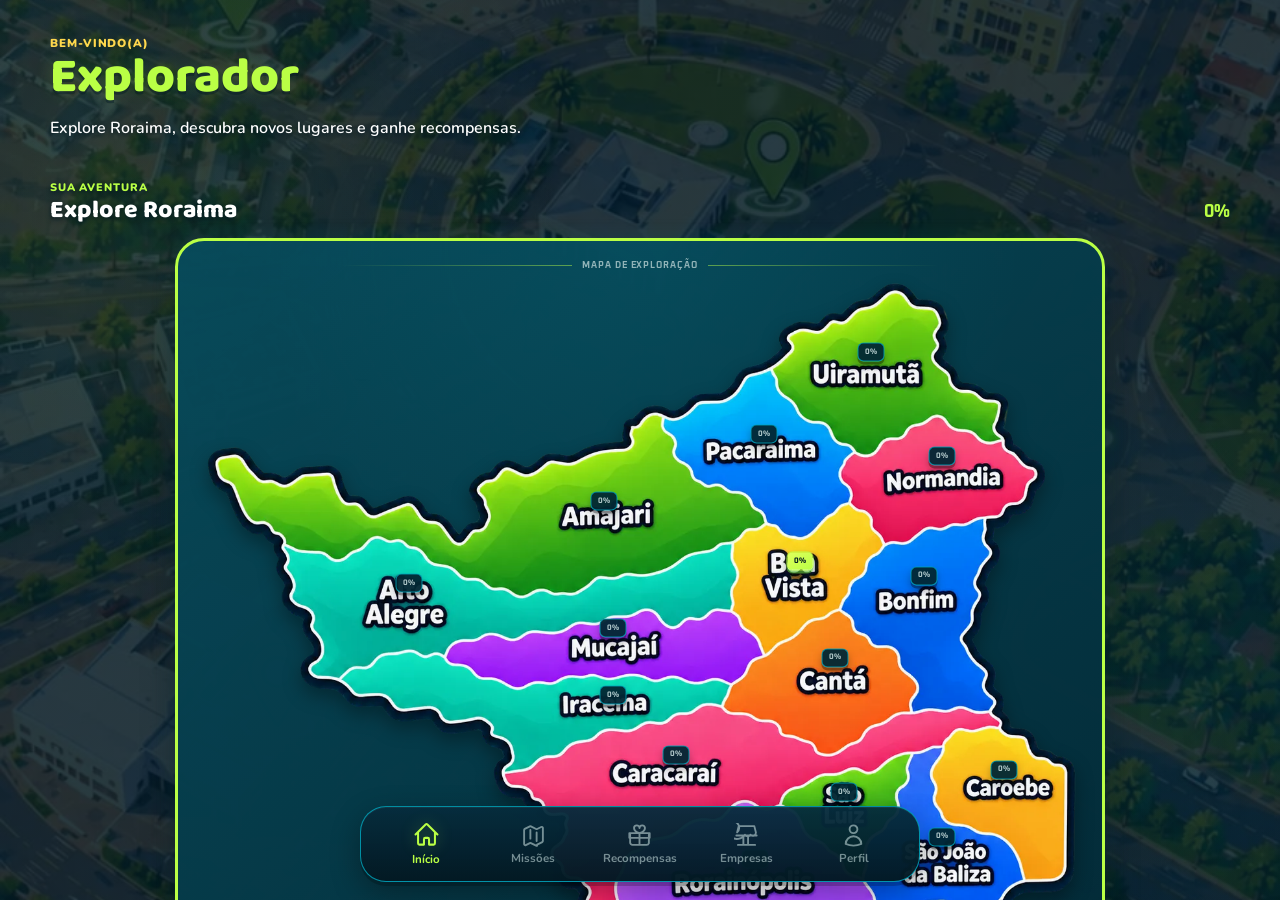
==== app.html @ 1042e278 "Versão inicial do BVenture" ====
<!DOCTYPE html>

<html lang="pt-BR">

<head>

    <meta charset="UTF-8">

    <meta
        name="viewport"
        content="width=device-width, initial-scale=1.0"
    >

    <title>BVenture</title>


    <!-- =============================================
         CSS
    ============================================== -->

    <link rel="stylesheet" href="css/global.css">

    <link rel="stylesheet" href="css/app.css">

    <link rel="stylesheet" href="css/inicio.css">

    <link rel="stylesheet" href="css/missoes.css">

    <link rel="stylesheet" href="css/recompensas.css">

    <link rel="stylesheet" href="css/empresas.css">

    <link rel="stylesheet" href="css/perfil.css">

    <link rel="stylesheet" href="css/loading.css">

    <link rel="stylesheet" href="css/conexao.css">

    <link rel="stylesheet" href="css/responsivo.css">

    <!-- PWA -->

    <link rel="manifest" href="./manifest.json">

    <meta name="theme-color" content="#031923">

    <link rel="apple-touch-icon" href="./assets/icons/apple-touch-icon.png">

</head>


<body>


<div class="app">


    <!-- =====================================================
         CONTEÚDO PRINCIPAL
    ====================================================== -->

    <main class="app-conteudo">


        <!-- =================================================
             INÍCIO
        ================================================== -->

        <section
            class="tela tela-ativa"
            id="telaInicio"
            data-tela="inicio"
        >

            <div class="inicio">


                <!-- =========================================
                     CABEÇALHO
                ========================================== -->

                <header class="inicio-topo">


                    <div class="inicio-boas-vindas">

                        <span class="inicio-saudacao">
                            BEM-VINDO(A)
                        </span>

                        <h1 id="nomeJogador">
                            Explorador
                        </h1>

                        <p>
                            Explore Roraima, descubra novos lugares
                            e ganhe recompensas.
                        </p>

                    </div>


        

                </header>


                <!-- =========================================
                     TÍTULO MAPA
                ========================================== -->

                <div class="inicio-secao-titulo">

                    <div>

                        <span class="inicio-secao-etiqueta">
                            SUA AVENTURA
                        </span>

                        <h2>
                            Explore Roraima
                        </h2>

                    </div>


                    <span
                        class="inicio-progresso-geral"
                        id="porcentagemExploracao"
                    >
                        0%
                    </span>

                </div>


                <!-- =========================================
                     MAPA PRINCIPAL
                ========================================== -->

                <div class="mapa-principal-card">


                    <div class="mapa-detalhe-superior">

                        <span></span>

                        <div class="mapa-detalhe-centro">
                            MAPA DE EXPLORAÇÃO
                        </div>

                        <span></span>

                    </div>


                    <div class="mapa-principal">


                        <img
                            src="imagens-webp/mapaprincipal.webp"
                            alt="Mapa dos municípios de Roraima"
                            class="mapa-principal-imagem"
                        >


                        <!-- UIRAMUTÃ -->

                        <button
                            type="button"
                            class="municipio-progresso bloqueado municipio-uiramuta"
                            data-municipio="uiramuta"
                            aria-label="Uiramutã - 0% explorado"
                        >
                            <span>0%</span>
                        </button>


                        <!-- PACARAIMA -->

                        <button
                            type="button"
                            class="municipio-progresso bloqueado municipio-pacaraima"
                            data-municipio="pacaraima"
                            aria-label="Pacaraima - 0% explorado"
                        >
                            <span>0%</span>
                        </button>


                        <!-- NORMANDIA -->

                        <button
                            type="button"
                            class="municipio-progresso bloqueado municipio-normandia"
                            data-municipio="normandia"
                            aria-label="Normandia - 0% explorado"
                        >
                            <span>0%</span>
                        </button>


                        <!-- AMAJARI -->

                        <button
                            type="button"
                            class="municipio-progresso bloqueado municipio-amajari"
                            data-municipio="amajari"
                            aria-label="Amajari - 0% explorado"
                        >
                            <span>0%</span>
                        </button>


                        <!-- BOA VISTA -->

                        <button
                            type="button"
                            class="municipio-progresso disponivel municipio-boa-vista"
                            data-municipio="boa-vista"
                            aria-label="Boa Vista - 0% explorado"
                        >
                            <span>0%</span>
                        </button>


                        <!-- BONFIM -->

                        <button
                            type="button"
                            class="municipio-progresso bloqueado municipio-bonfim"
                            data-municipio="bonfim"
                            aria-label="Bonfim - 0% explorado"
                        >
                            <span>0%</span>
                        </button>


                        <!-- ALTO ALEGRE -->

                        <button
                            type="button"
                            class="municipio-progresso bloqueado municipio-alto-alegre"
                            data-municipio="alto-alegre"
                            aria-label="Alto Alegre - 0% explorado"
                        >
                            <span>0%</span>
                        </button>


                        <!-- MUCAJAÍ -->

                        <button
                            type="button"
                            class="municipio-progresso bloqueado municipio-mucajai"
                            data-municipio="mucajai"
                            aria-label="Mucajaí - 0% explorado"
                        >
                            <span>0%</span>
                        </button>


                        <!-- CANTÁ -->

                        <button
                            type="button"
                            class="municipio-progresso bloqueado municipio-canta"
                            data-municipio="canta"
                            aria-label="Cantá - 0% explorado"
                        >
                            <span>0%</span>
                        </button>


                        <!-- IRACEMA -->

                        <button
                            type="button"
                            class="municipio-progresso bloqueado municipio-iracema"
                            data-municipio="iracema"
                            aria-label="Iracema - 0% explorado"
                        >
                            <span>0%</span>
                        </button>


                        <!-- CARACARAÍ -->

                        <button
                            type="button"
                            class="municipio-progresso bloqueado municipio-caracarai"
                            data-municipio="caracarai"
                            aria-label="Caracaraí - 0% explorado"
                        >
                            <span>0%</span>
                        </button>


                        <!-- SÃO LUIZ -->

                        <button
                            type="button"
                            class="municipio-progresso bloqueado municipio-sao-luiz"
                            data-municipio="sao-luiz"
                            aria-label="São Luiz - 0% explorado"
                        >
                            <span>0%</span>
                        </button>


                        <!-- CAROEBE -->

                        <button
                            type="button"
                            class="municipio-progresso bloqueado municipio-caroebe"
                            data-municipio="caroebe"
                            aria-label="Caroebe - 0% explorado"
                        >
                            <span>0%</span>
                        </button>


                        <!-- RORAINÓPOLIS -->

                        <button
                            type="button"
                            class="municipio-progresso bloqueado municipio-rorainopolis"
                            data-municipio="rorainopolis"
                            aria-label="Rorainópolis - 0% explorado"
                        >
                            <span>0%</span>
                        </button>


                        <!-- SÃO JOÃO DA BALIZA -->

                        <button
                            type="button"
                            class="municipio-progresso bloqueado municipio-sao-joao"
                            data-municipio="sao-joao-da-baliza"
                            aria-label="São João da Baliza - 0% explorado"
                        >
                            <span>0%</span>
                        </button>


                    </div>

                </div>


                <!-- =========================================
                     SEU PROGRESSO
                ========================================== -->

                <div class="inicio-secao-titulo progresso-titulo">

                    <div>

                        <span class="inicio-secao-etiqueta">
                            JORNADA
                        </span>

                        <h2>
                            Seu progresso
                        </h2>

                    </div>

                </div>


                <div class="progresso-grid">


                    <!-- EXPLORAÇÃO -->

                    <article class="progresso-card">

                        <div class="progresso-card-brilho"></div>

                        <div class="progresso-icone">

                            <svg
                                viewBox="0 0 24 24"
                                fill="none"
                                stroke="currentColor"
                                stroke-width="1.8"
                                aria-hidden="true"
                            >
                                <path
                                    stroke-linecap="round"
                                    stroke-linejoin="round"
                                    d="M9 6.75V15m6-6v8.25m.503 3.498 4.875-2.437c.381-.191.622-.58.622-1.006V4.82c0-.836-.88-1.38-1.628-1.006l-3.869 1.934a1.125 1.125 0 0 1-1.006 0L9.503 3.252a1.125 1.125 0 0 0-1.006 0L3.622 5.689A1.125 1.125 0 0 0 3 6.695V20.18c0 .836.88 1.38 1.628 1.006l3.869-1.934a1.125 1.125 0 0 1 1.006 0l4.994 2.497a1.125 1.125 0 0 0 1.006 0Z"
                                />
                            </svg>

                        </div>


                        <div class="progresso-info">

                            <span class="progresso-mini">
                                EXPLORAÇÃO
                            </span>

                            <strong id="estatisticaExploracao">
                                0%
                            </strong>

                            <span class="progresso-descricao">
                                de Roraima explorado
                            </span>

                        </div>


                        <span class="progresso-canto">
                            %
                        </span>

                    </article>


                    <!-- LOCAIS -->

                    <article class="progresso-card">

                        <div class="progresso-card-brilho"></div>

                        <div class="progresso-icone">

                            <svg
                                viewBox="0 0 24 24"
                                fill="none"
                                stroke="currentColor"
                                stroke-width="1.8"
                                aria-hidden="true"
                            >
                                <path
                                    stroke-linecap="round"
                                    stroke-linejoin="round"
                                    d="M12 21s6-5.686 6-12A6 6 0 1 0 6 9c0 6.314 6 12 6 12Z"
                                />

                                <circle
                                    cx="12"
                                    cy="9"
                                    r="2.2"
                                />
                            </svg>

                        </div>


                        <div class="progresso-info">

                            <span class="progresso-mini">
                                DESCOBERTAS
                            </span>

                            <strong id="estatisticaLocais">
                                0
                            </strong>

                            <span class="progresso-descricao">
                                locais desbloqueados
                            </span>

                        </div>


                        <span class="progresso-canto">
                            +
                        </span>

                    </article>


                    <!-- MISSÕES -->

                    <article class="progresso-card">

                        <div class="progresso-card-brilho"></div>

                        <div class="progresso-icone">

                            <svg
                                viewBox="0 0 24 24"
                                fill="none"
                                stroke="currentColor"
                                stroke-width="1.8"
                                aria-hidden="true"
                            >
                                <circle
                                    cx="12"
                                    cy="12"
                                    r="8"
                                />

                                <path
                                    stroke-linecap="round"
                                    stroke-linejoin="round"
                                    d="m8.8 12 2.1 2.1 4.4-4.5"
                                />
                            </svg>

                        </div>


                        <div class="progresso-info">

                            <span class="progresso-mini">
                                MISSÕES
                            </span>

                            <strong id="estatisticaMissoes">
                                0
                            </strong>

                            <span class="progresso-descricao">
                                extras concluídas
                            </span>

                        </div>


                        <span class="progresso-canto">
                            ✓
                        </span>

                    </article>


                    <!-- RECOMPENSAS -->

                    <article class="progresso-card">

                        <div class="progresso-card-brilho"></div>

                        <div class="progresso-icone">

                            <svg
                                viewBox="0 0 24 24"
                                fill="none"
                                stroke="currentColor"
                                stroke-width="1.8"
                                aria-hidden="true"
                            >
                                <path
                                    stroke-linecap="round"
                                    stroke-linejoin="round"
                                    d="M21 11.25v8.25A2.25 2.25 0 0 1 18.75 21H5.25A2.25 2.25 0 0 1 3 18.75v-8.25M12 4.875A2.625 2.625 0 1 0 6.75 4.875C6.75 8.25 12 9.75 12 9.75s5.25-1.5 5.25-4.875a2.625 2.625 0 1 0-5.25 0ZM2.25 9.75h19.5v4.5H2.25v-4.5ZM12 9.75V21"
                                />
                            </svg>

                        </div>


                        <div class="progresso-info">

                            <span class="progresso-mini">
                                PRÊMIOS
                            </span>

                            <strong id="estatisticaRecompensas">
                                0
                            </strong>

                            <span class="progresso-descricao">
                                recompensas obtidas
                            </span>

                        </div>


                        <span class="progresso-canto">
                            ★
                        </span>

                    </article>


                </div>

            </div>

        </section>


        <!-- =================================================
             MISSÕES
        ================================================== -->

        <section
            class="tela"
            id="telaMissoes"
            data-tela="missoes"
        >

            <div class="missoes">


                <!-- =========================================
                     CABEÇALHO
                ========================================== -->

                <header class="missoes-topo">

                    <span class="missoes-etiqueta">
                        EXPLORE RORAIMA
                    </span>

                    <h1>
                        Missões
                    </h1>

                    <p>
                        Explore os municípios, descubra novos lugares
                        e avance na sua jornada.
                    </p>

                </header>


                <!-- =========================================
                     BOA VISTA
                ========================================== -->

                <section class="missao-destaque">

                    <div class="missao-destaque-fundo"></div>

                    <div class="missao-destaque-overlay"></div>

                    <div class="missao-destaque-conteudo-simples">

                        <div class="missao-nome">

                            <span>
                                EXPLORE
                            </span>

                            <h2>
                                Boa Vista
                            </h2>

                        </div>


                        <div class="missao-progresso">

                            <div class="missao-progresso-topo">

                                <span>
                                    Progresso da exploração
                                </span>

                                <strong id="progressoBoaVista">
                                    0%
                                </strong>

                            </div>


                            <div class="missao-barra">

                                <div
                                    class="missao-barra-preenchimento"
                                    id="barraBoaVista"
                                ></div>

                            </div>

                        </div>


                        <button
                            type="button"
                            class="botao-explorar"
                            id="explorarBoaVista"
                        >

                            <span>
                                Explorar Boa Vista
                            </span>

                            <svg
                                viewBox="0 0 24 24"
                                fill="none"
                                stroke="currentColor"
                                stroke-width="2.2"
                                aria-hidden="true"
                            >
                                <path
                                    stroke-linecap="round"
                                    stroke-linejoin="round"
                                    d="m9 18 6-6-6-6"
                                />
                            </svg>

                        </button>

                    </div>

                </section>


                <!-- =========================================
                     OUTROS MUNICÍPIOS
                ========================================== -->

                <div class="missoes-secao-titulo">

                    <div>

                        <span>
                            PRÓXIMOS DESTINOS
                        </span>

                        <h2>
                            Outros municípios
                        </h2>

                    </div>

                    <strong>
                        14
                    </strong>

                </div>


                <!-- =========================================
                     GRID DOS MUNICÍPIOS
                ========================================== -->

                <div class="municipios-grid">


                    <!-- ALTO ALEGRE -->

                    <article class="municipio-card bloqueado">

                        <div class="municipio-cadeado">
                            🔒
                        </div>

                        <div>

                            <h3>
                                Alto Alegre
                            </h3>

                            <span>
                                Bloqueado
                            </span>

                        </div>

                    </article>


                    <!-- AMAJARI -->

                    <article class="municipio-card bloqueado">

                        <div class="municipio-cadeado">
                            🔒
                        </div>

                        <div>

                            <h3>
                                Amajari
                            </h3>

                            <span>
                                Bloqueado
                            </span>

                        </div>

                    </article>


                    <!-- BONFIM -->

                    <article class="municipio-card bloqueado">

                        <div class="municipio-cadeado">
                            🔒
                        </div>

                        <div>

                            <h3>
                                Bonfim
                            </h3>

                            <span>
                                Bloqueado
                            </span>

                        </div>

                    </article>


                    <!-- CANTÁ -->

                    <article class="municipio-card bloqueado">

                        <div class="municipio-cadeado">
                            🔒
                        </div>

                        <div>

                            <h3>
                                Cantá
                            </h3>

                            <span>
                                Bloqueado
                            </span>

                        </div>

                    </article>


                    <!-- CARACARAÍ -->

                    <article class="municipio-card bloqueado">

                        <div class="municipio-cadeado">
                            🔒
                        </div>

                        <div>

                            <h3>
                                Caracaraí
                            </h3>

                            <span>
                                Bloqueado
                            </span>

                        </div>

                    </article>


                    <!-- CAROEBE -->

                    <article class="municipio-card bloqueado">

                        <div class="municipio-cadeado">
                            🔒
                        </div>

                        <div>

                            <h3>
                                Caroebe
                            </h3>

                            <span>
                                Bloqueado
                            </span>

                        </div>

                    </article>


                    <!-- IRACEMA -->

                    <article class="municipio-card bloqueado">

                        <div class="municipio-cadeado">
                            🔒
                        </div>

                        <div>

                            <h3>
                                Iracema
                            </h3>

                            <span>
                                Bloqueado
                            </span>

                        </div>

                    </article>


                    <!-- MUCAJAÍ -->

                    <article class="municipio-card bloqueado">

                        <div class="municipio-cadeado">
                            🔒
                        </div>

                        <div>

                            <h3>
                                Mucajaí
                            </h3>

                            <span>
                                Bloqueado
                            </span>

                        </div>

                    </article>


                    <!-- NORMANDIA -->

                    <article class="municipio-card bloqueado">

                        <div class="municipio-cadeado">
                            🔒
                        </div>

                        <div>

                            <h3>
                                Normandia
                            </h3>

                            <span>
                                Bloqueado
                            </span>

                        </div>

                    </article>


                    <!-- PACARAIMA -->

                    <article class="municipio-card bloqueado">

                        <div class="municipio-cadeado">
                            🔒
                        </div>

                        <div>

                            <h3>
                                Pacaraima
                            </h3>

                            <span>
                                Bloqueado
                            </span>

                        </div>

                    </article>


                    <!-- RORAINÓPOLIS -->

                    <article class="municipio-card bloqueado">

                        <div class="municipio-cadeado">
                            🔒
                        </div>

                        <div>

                            <h3>
                                Rorainópolis
                            </h3>

                            <span>
                                Bloqueado
                            </span>

                        </div>

                    </article>


                    <!-- SÃO JOÃO DA BALIZA -->

                    <article class="municipio-card bloqueado">

                        <div class="municipio-cadeado">
                            🔒
                        </div>

                        <div>

                            <h3>
                                São João da Baliza
                            </h3>

                            <span>
                                Bloqueado
                            </span>

                        </div>

                    </article>


                    <!-- SÃO LUIZ -->

                    <article class="municipio-card bloqueado">

                        <div class="municipio-cadeado">
                            🔒
                        </div>

                        <div>

                            <h3>
                                São Luiz
                            </h3>

                            <span>
                                Bloqueado
                            </span>

                        </div>

                    </article>


                    <!-- UIRAMUTÃ -->

                    <article class="municipio-card bloqueado">

                        <div class="municipio-cadeado">
                            🔒
                        </div>

                        <div>

                            <h3>
                                Uiramutã
                            </h3>

                            <span>
                                Bloqueado
                            </span>

                        </div>

                    </article>


                </div>

            </div>

        </section>

                <!-- =====================================================
            RECOMPENSAS
        ====================================================== -->

        <section
            class="tela tela-recompensas"
            data-tela="recompensas"
        >

            <div class="recompensas-container">


                <!-- CABEÇALHO -->

                <header class="recompensas-cabecalho">

                    <span class="recompensas-etiqueta">
                        BENEFÍCIOS
                    </span>

                    <h1>
                        Recompensas
                    </h1>

                    <p>
                        Explore novos lugares e desbloqueie recompensas.
                    </p>

                </header>


                <!-- EM BREVE -->

                <section class="recompensas-em-breve">


                    <!-- ÍCONE -->

                    <div class="recompensas-em-breve-ilustracao">

                        <div class="recompensas-em-breve-icone">

                            <svg
                                viewBox="0 0 24 24"
                                fill="none"
                                stroke="currentColor"
                                stroke-width="1.8"
                                aria-hidden="true"
                            >

                                <rect
                                    x="3"
                                    y="8"
                                    width="18"
                                    height="13"
                                    rx="2"
                                />

                                <path
                                    stroke-linecap="round"
                                    stroke-linejoin="round"
                                    d="M12 8v13"
                                />

                                <path
                                    stroke-linecap="round"
                                    stroke-linejoin="round"
                                    d="M3 12h18"
                                />

                                <path
                                    stroke-linecap="round"
                                    stroke-linejoin="round"
                                    d="M12 8H8.5A2.5 2.5 0 1 1 11 5.5L12 8Z"
                                />

                                <path
                                    stroke-linecap="round"
                                    stroke-linejoin="round"
                                    d="M12 8h3.5A2.5 2.5 0 1 0 13 5.5L12 8Z"
                                />

                            </svg>

                        </div>


                        <!-- DETALHES DECORATIVOS -->

                        <span class="recompensas-ponto ponto-1"></span>
                        <span class="recompensas-ponto ponto-2"></span>
                        <span class="recompensas-ponto ponto-3"></span>

                    </div>


                    <!-- CARD -->

                    <div class="recompensas-em-breve-card">

                        <span class="recompensas-em-breve-etiqueta">
                            EM BREVE
                        </span>

                        <h2>
                            Recompensas a caminho
                        </h2>

                        <p>
                            Estamos preparando novos benefícios
                            para tornar suas explorações ainda
                            mais especiais.
                        </p>


                        <div class="recompensas-em-breve-aviso">

                            <span></span>

                            Em breve, novas recompensas estarão
                            disponíveis por aqui.

                        </div>

                    </div>

                </section>


            </div>

        </section>


        <!-- =====================================================
             EMPRESAS
        ====================================================== -->

        <section
            class="tela tela-empresas"
            data-tela="empresas"
        >

            <div class="empresas-container">


                <!-- CABEÇALHO -->

                <header class="empresas-cabecalho">
                <span
                    class="empresas-etiqueta"
                    data-i18n="empresas-etiqueta"
                >
                    PARCEIROS
                </span>

                <h1 data-i18n="empresas-nome">
                    Empresas
                </h1>

                <p data-i18n="empresas-subtitulo">
                    Conheça os parceiros do BVenture.
                </p>

                </header>


                <!-- ESTADO VAZIO -->

                <div class="empresas-vazio">


                    <!-- ELEMENTO DA LUPA -->

                    <div class="busca-parceiros">

                        <div class="busca-brilho busca-brilho-1"></div>

                        <div class="busca-brilho busca-brilho-2"></div>

                        <div class="busca-brilho busca-brilho-3"></div>


                        <div class="busca-circulo-externo">

                            <div class="busca-circulo">

                                <svg
                                    viewBox="0 0 24 24"
                                    fill="none"
                                    stroke="currentColor"
                                    stroke-width="1.8"
                                    aria-hidden="true"
                                >

                                    <circle
                                        cx="11"
                                        cy="11"
                                        r="6.5"
                                    ></circle>

                                    <path
                                        d="m16 16 4.2 4.2"
                                        stroke-linecap="round"
                                    ></path>

                                </svg>

                            </div>

                        </div>

                    </div>


                    <!-- TEXTO -->

                <div class="empresas-vazio-texto">

                    <span
                        class="empresas-status"
                        data-i18n="empresas-em-breve"
                    >
                        EM BREVE
                    </span>

                    <h2 data-i18n="empresas-titulo">
                        Novos parceiros a caminho
                    </h2>

                    <p data-i18n="empresas-descricao">
                        Estamos buscando empresas parceiras para trazer novas recompensas para suas aventuras.
                    </p>

                    <div class="empresas-aviso">

                        <span class="empresas-aviso-ponto"></span>

                        <span data-i18n="empresas-aviso">
                            Em breve, você encontrará nossos parceiros por aqui.
                        </span>

                    </div>

                </div>

                   

                </div>

            </div>

        </section>


        <!-- =====================================================
             PERFIL
        ====================================================== -->

        <section
            class="tela tela-perfil"
            id="telaPerfil"
            data-tela="perfil"
        >

            <div class="perfil-container">


                <!-- =============================================
                     CABEÇALHO
                ============================================== -->

                <header class="perfil-cabecalho">

                    <span
    class="perfil-etiqueta"
    data-i18n="perfil.jogador"
>
    JOGADOR
</span>

<h1 data-i18n="perfil.titulo">
    Perfil
</h1>

<p data-i18n="perfil.acompanhe">
    Acompanhe sua jornada no BVenture.
</p>
                </header>


                <!-- =============================================
                     CARTÃO DO JOGADOR
                ============================================== -->

                <section class="perfil-jogador">


                    <!-- DECORAÇÕES -->

                    <div
                        class="perfil-decoracao perfil-decoracao-1"
                        aria-hidden="true"
                    ></div>

                    <div
                        class="perfil-decoracao perfil-decoracao-2"
                        aria-hidden="true"
                    ></div>


<!-- AVATAR -->

<div
    class="perfil-avatar-area perfil-avatar-clicavel"
    id="botaoEditarAvatar"
    role="button"
    tabindex="0"
    aria-label="Alterar avatar"
>

    <div class="perfil-avatar-borda">

        <div class="perfil-avatar">

            <img
                id="perfilAvatar"
                src=""
                alt="Avatar do jogador"
            >

            <div
                class="perfil-avatar-placeholder"
                id="perfilAvatarPlaceholder"
                aria-hidden="true"
            >
                J
            </div>

        </div>

    </div>


    

</div>


                    <!-- NOME E NICK -->

                    <div class="perfil-identidade">

                        <h2 id="perfilNome">
                            Jogador
                        </h2>

                        <span id="perfilNick">
                            @jogador
                        </span>

                    </div>


                    
                </section>


                <!-- =============================================
                     ESTATÍSTICAS
                ============================================== -->

                <section class="perfil-estatisticas">

                    <div class="perfil-secao-titulo">

                        <span>
                            SUA JORNADA
                        </span>

                        <h2>
                            Estatísticas
                        </h2>

                    </div>


                    <div class="perfil-estatisticas-grid">


                        <!-- LOCAIS -->

                        <article class="perfil-estatistica">

                            <div class="perfil-estatistica-icone verde">

                                <svg
                                    viewBox="0 0 24 24"
                                    fill="none"
                                    stroke="currentColor"
                                    stroke-width="2"
                                    aria-hidden="true"
                                >

                                    <path
                                        stroke-linecap="round"
                                        stroke-linejoin="round"
                                        d="M12 21s6-5.4 6-11a6 6 0 1 0-12 0c0 5.6 6 11 6 11Z"
                                    />

                                    <circle
                                        cx="12"
                                        cy="10"
                                        r="2"
                                    />

                                </svg>

                            </div>


                            <strong id="perfilLocais">
                                0
                            </strong>

                            <span>
                                Locais desbloqueados
                            </span>

                        </article>


                        <!-- RECOMPENSAS -->

                        <article class="perfil-estatistica">

                            <div class="perfil-estatistica-icone ciano">

                                <svg
                                    viewBox="0 0 24 24"
                                    fill="none"
                                    stroke="currentColor"
                                    stroke-width="2"
                                    aria-hidden="true"
                                >

                                    <rect
                                        x="3"
                                        y="8"
                                        width="18"
                                        height="13"
                                        rx="2"
                                    />

                                    <path d="M12 8v13" />

                                    <path d="M3 12h18" />

                                    <path
                                        d="M12 8H8.5A2.5 2.5 0 1 1 11 5.5L12 8Z"
                                    />

                                    <path
                                        d="M12 8h3.5A2.5 2.5 0 1 0 13 5.5L12 8Z"
                                    />

                                </svg>

                            </div>


                            <strong id="perfilRecompensas">
                                0
                            </strong>

                            <span>
                                Recompensas obtidas
                            </span>

                        </article>


                        <!-- MISSÕES EXTRAS -->

                        <article class="perfil-estatistica">

                            <div class="perfil-estatistica-icone amarelo">

                                <svg
                                    viewBox="0 0 24 24"
                                    fill="none"
                                    stroke="currentColor"
                                    stroke-width="2"
                                    aria-hidden="true"
                                >

                                    <circle
                                        cx="12"
                                        cy="12"
                                        r="8"
                                    />

                                    <path
                                        stroke-linecap="round"
                                        stroke-linejoin="round"
                                        d="m9 12 2 2 4-4"
                                    />

                                </svg>

                            </div>


                            <strong id="perfilMissoesExtras">
                                0
                            </strong>

                            <span>
                                Missões extras
                            </span>

                        </article>


                        <!-- EXPLORAÇÃO -->

                        <article class="perfil-estatistica">

                            <div class="perfil-estatistica-icone ciano">

                                <svg
                                    viewBox="0 0 24 24"
                                    fill="none"
                                    stroke="currentColor"
                                    stroke-width="2"
                                    aria-hidden="true"
                                >

                                    <path
                                        stroke-linecap="round"
                                        stroke-linejoin="round"
                                        d="M9 18 3.5 20.5V6L9 3.5l6 2.5L20.5 3v14.5L15 20l-6-2Z"
                                    />

                                    <path d="M9 3.5V18" />

                                    <path d="M15 6v14" />

                                </svg>

                            </div>


                            <strong id="perfilExploracao">
                                0%
                            </strong>

                            <span>
                                Exploração de Boa vista
                            </span>

                        </article>


                    </div>

                </section>


                <!-- =============================================
                     MINHA CONTA
                ============================================== -->

                <section class="perfil-menu">

                    <div class="perfil-secao-titulo">

                        <span>
                            CONTA
                        </span>

                        <h2>
                            Minha conta
                        </h2>

                    </div>


                    <!-- MEUS DADOS -->

                    <button
                        type="button"
                        class="perfil-opcao"
                        id="botaoMeusDados"
                    >

                        <div class="perfil-opcao-icone">

                            <svg
                                viewBox="0 0 24 24"
                                fill="none"
                                stroke="currentColor"
                                stroke-width="2"
                                aria-hidden="true"
                            >

                                <circle
                                    cx="12"
                                    cy="8"
                                    r="4"
                                />

                                <path
                                    stroke-linecap="round"
                                    d="M4 21a8 8 0 0 1 16 0"
                                />

                            </svg>

                        </div>


                        <div class="perfil-opcao-texto">

                            <strong>
                                Meus dados
                            </strong>

                            <span>
                                Veja suas informações pessoais
                            </span>

                        </div>


                        <svg
                            class="perfil-opcao-seta"
                            viewBox="0 0 24 24"
                            fill="none"
                            stroke="currentColor"
                            stroke-width="2"
                            aria-hidden="true"
                        >

                            <path
                                stroke-linecap="round"
                                stroke-linejoin="round"
                                d="m9 18 6-6-6-6"
                            />

                        </svg>

                    </button>


                    <!-- IDIOMA -->

<div class="perfil-idioma-bloco">

    <div class="perfil-opcao perfil-opcao-idioma">

        <div class="perfil-opcao-icone">

            <svg
                viewBox="0 0 24 24"
                fill="none"
                stroke="currentColor"
                stroke-width="2"
                aria-hidden="true"
            >
                <circle cx="12" cy="12" r="9"></circle>
                <path d="M3 12h18"></path>
                <path d="M12 3a15 15 0 0 1 0 18"></path>
                <path d="M12 3a15 15 0 0 0 0 18"></path>
            </svg>

        </div>

        <div class="perfil-opcao-texto">

            <strong>
                Idioma
            </strong>

            <span>
                Escolha o idioma do BVenture
            </span>

        </div>

    </div>


    <div class="perfil-idiomas">

        <button
            type="button"
            class="perfil-idioma ativo"
            data-idioma="pt"
        >
            Português
        </button>

        <button
            type="button"
            class="perfil-idioma"
            data-idioma="en"
        >
            English
        </button>

        <button
            type="button"
            class="perfil-idioma"
            data-idioma="es"
        >
            Español
        </button>

    </div>

</div>


                    <!-- SOBRE O BVENTURE -->

                    <button
                        type="button"
                        class="perfil-opcao"
                        id="botaoSobre"
                    >

                        <div class="perfil-opcao-icone">

                            <svg
                                viewBox="0 0 24 24"
                                fill="none"
                                stroke="currentColor"
                                stroke-width="2"
                                aria-hidden="true"
                            >

                                <circle
                                    cx="12"
                                    cy="12"
                                    r="9"
                                />

                                <path
                                    stroke-linecap="round"
                                    d="M12 11v6"
                                />

                                <path
                                    stroke-linecap="round"
                                    d="M12 7h.01"
                                />

                            </svg>

                        </div>


                        <div class="perfil-opcao-texto">

                            <strong>
                                Sobre o BVenture
                            </strong>

                            <span>
                                Conheça mais sobre o projeto
                            </span>

                        </div>


                        <svg
                            class="perfil-opcao-seta"
                            viewBox="0 0 24 24"
                            fill="none"
                            stroke="currentColor"
                            stroke-width="2"
                            aria-hidden="true"
                        >

                            <path
                                stroke-linecap="round"
                                stroke-linejoin="round"
                                d="m9 18 6-6-6-6"
                            />

                        </svg>

                    </button>


                    <!-- SAIR -->

                    <button
                        type="button"
                        class="perfil-opcao perfil-opcao-sair"
                        id="botaoSair"
                    >

                        <div class="perfil-opcao-icone">

                            <svg
                                viewBox="0 0 24 24"
                                fill="none"
                                stroke="currentColor"
                                stroke-width="2"
                                aria-hidden="true"
                            >

                                <path
                                    stroke-linecap="round"
                                    stroke-linejoin="round"
                                    d="M10 17l5-5-5-5"
                                />

                                <path
                                    stroke-linecap="round"
                                    d="M15 12H3"
                                />

                                <path
                                    stroke-linecap="round"
                                    stroke-linejoin="round"
                                    d="M13 3h6a2 2 0 0 1 2 2v14a2 2 0 0 1-2 2h-6"
                                />

                            </svg>

                        </div>


                        <div class="perfil-opcao-texto">

                            <strong>
                                Sair da conta
                            </strong>

                            <span>
                                Encerrar sua sessão no BVenture
                            </span>

                        </div>

                    </button>


                </section>


            </div>


            <!-- ======================================================
     POPUP — ALTERAR AVATAR
======================================================= -->

<div
    class="perfil-modal"
    id="avatarModal"
    aria-hidden="true"
>

    <div
        class="perfil-modal-fundo"
        id="avatarModalFundo"
    ></div>


    <div
        class="perfil-modal-card perfil-modal-card-avatar"
        role="dialog"
        aria-modal="true"
        aria-labelledby="avatarModalTitulo"
    >

        <button
            type="button"
            class="perfil-modal-fechar"
            id="avatarModalFechar"
            aria-label="Fechar"
        >
            <svg
                viewBox="0 0 24 24"
                fill="none"
                stroke="currentColor"
                stroke-width="2.4"
                stroke-linecap="round"
                stroke-linejoin="round"
            >
                <path d="M18 6 6 18"></path>
                <path d="m6 6 12 12"></path>
            </svg>
        </button>


        <span class="perfil-modal-etiqueta">
            SEU PERSONAGEM
        </span>

        <h2 id="avatarModalTitulo">
            Escolha seu avatar
        </h2>

        <p class="perfil-modal-descricao">
            Escolha o ícone que vai representar você no BVenture.
        </p>


        <div
            class="perfil-avatar-opcoes"
            id="avatarOpcoes"
        >

            <button
                type="button"
                class="perfil-avatar-opcao"
                data-avatar="icones-webp/icon1.webp"
            >
                <img
                    src="icones-webp/icon1.webp"
                    alt="Avatar 1"
                >
            </button>

            <button
                type="button"
                class="perfil-avatar-opcao"
                data-avatar="icones-webp/icon2.webp"
            >
                <img
                    src="icones-webp/icon2.webp"
                    alt="Avatar 2"
                >
            </button>

            <button
                type="button"
                class="perfil-avatar-opcao"
                data-avatar="icones-webp/icon3.webp"
            >
                <img
                    src="icones-webp/icon3.webp"
                    alt="Avatar 3"
                >
            </button>

            <button
                type="button"
                class="perfil-avatar-opcao"
                data-avatar="icones-webp/icon4.webp"
            >
                <img
                    src="icones-webp/icon4.webp"
                    alt="Avatar 4"
                >
            </button>

            <button
                type="button"
                class="perfil-avatar-opcao"
                data-avatar="icones-webp/icon5.webp"
            >
                <img
                    src="icones-webp/icon5.webp"
                    alt="Avatar 5"
                >
            </button>

            <button
                type="button"
                class="perfil-avatar-opcao"
                data-avatar="icones-webp/icon6.webp"
            >
                <img
                    src="icones-webp/icon6.webp"
                    alt="Avatar 6"
                >
            </button>

        </div>


        <div class="perfil-avatar-acoes">

            <button
                type="button"
                class="perfil-modal-botao secundario"
                id="avatarCancelar"
            >
                Cancelar
            </button>

            <button
                type="button"
                class="perfil-modal-botao principal"
                id="avatarConfirmar"
                disabled
            >
                Confirmar
            </button>

        </div>

    </div>

</div>
            <!-- ======================================================
     POPUP — MEUS DADOS
======================================================= -->

<div
    class="perfil-modal"
    id="dadosModal"
    aria-hidden="true"
>

    <div
        class="perfil-modal-fundo"
        id="dadosModalFundo"
    ></div>


    <div
        class="perfil-modal-card perfil-modal-card-dados"
        role="dialog"
        aria-modal="true"
        aria-labelledby="dadosModalTitulo"
    >

        <button
            type="button"
            class="perfil-modal-fechar"
            id="dadosModalFechar"
            aria-label="Fechar"
        >
            <svg
                viewBox="0 0 24 24"
                fill="none"
                stroke="currentColor"
                stroke-width="2.4"
                stroke-linecap="round"
                stroke-linejoin="round"
            >
                <path d="M18 6 6 18"></path>
                <path d="m6 6 12 12"></path>
            </svg>
        </button>


        <span class="perfil-modal-etiqueta">
            SUA CONTA
        </span>

        <h2 id="dadosModalTitulo">
            Meus dados
        </h2>

        <p class="perfil-modal-descricao">
            Atualize suas informações pessoais.
        </p>


        <form id="formMeusDados">

            <div class="perfil-campo">

                <label for="editarNome">
                    Nome
                </label>

                <input
                    type="text"
                    id="editarNome"
                    autocomplete="name"
                    required
                >

            </div>


            <div class="perfil-campo">

                <label for="editarNick">
                    Nick
                </label>

                <input
                    type="text"
                    id="editarNick"
                    autocomplete="username"
                    required
                >

            </div>


            <div class="perfil-campo" id="campoAlterarSenha">

                <label for="editarSenha">
                    Nova senha
                </label>
            
                <input
                    type="password"
                    id="editarSenha"
                    autocomplete="new-password"
                    placeholder="Digite uma nova senha"
                    minlength="8"
                    disabled
                >
            
                <small id="editarSenhaAjuda">
                    Carregando informações da conta...
                </small>
            
            </div>


            <button
                type="submit"
                class="perfil-modal-salvar"
            >
                Salvar alterações
            </button>

        </form>

    </div>

</div>


<!-- ======================================================
     POPUP — CONFIRMAR IDIOMA
======================================================= -->

<div
    class="perfil-modal perfil-modal-confirmacao"
    id="idiomaModal"
    aria-hidden="true"
>

    <div
        class="perfil-modal-fundo"
        id="idiomaModalFundo"
    ></div>


    <div
        class="perfil-modal-card perfil-modal-card-pequeno"
        role="dialog"
        aria-modal="true"
        aria-labelledby="idiomaModalTitulo"
    >

        <div class="perfil-modal-icone-confirmacao">

            <svg
                viewBox="0 0 24 24"
                fill="none"
                stroke="currentColor"
                stroke-width="2"
            >
                <circle cx="12" cy="12" r="9"></circle>
                <path d="M3 12h18"></path>
                <path d="M12 3a15 15 0 0 1 0 18"></path>
                <path d="M12 3a15 15 0 0 0 0 18"></path>
            </svg>

        </div>


        <h2 id="idiomaModalTitulo">
            Deseja mudar de idioma?
        </h2>

        <p id="idiomaModalTexto">
            O idioma selecionado será aplicado ao BVenture.
        </p>


        <div class="perfil-modal-acoes">

            <button
                type="button"
                class="perfil-modal-botao secundario"
                id="idiomaNao"
            >
                Não
            </button>

            <button
                type="button"
                class="perfil-modal-botao principal"
                id="idiomaSim"
            >
                Sim
            </button>

        </div>

    </div>

</div>


<!-- ======================================================
     POPUP — CONFIRMAR SAÍDA
======================================================= -->

<div
    class="perfil-modal perfil-modal-confirmacao"
    id="sairModal"
    aria-hidden="true"
>

    <div
        class="perfil-modal-fundo"
        id="sairModalFundo"
    ></div>


    <div
        class="perfil-modal-card perfil-modal-card-pequeno"
        role="dialog"
        aria-modal="true"
        aria-labelledby="sairModalTitulo"
    >

        <div class="perfil-modal-icone-confirmacao sair">

            <svg
                viewBox="0 0 24 24"
                fill="none"
                stroke="currentColor"
                stroke-width="2"
            >
                <path
                    stroke-linecap="round"
                    stroke-linejoin="round"
                    d="M10 17l5-5-5-5"
                ></path>

                <path
                    stroke-linecap="round"
                    d="M15 12H3"
                ></path>

                <path
                    stroke-linecap="round"
                    stroke-linejoin="round"
                    d="M13 3h6a2 2 0 0 1 2 2v14a2 2 0 0 1-2 2h-6"
                ></path>
            </svg>

        </div>


        <h2 id="sairModalTitulo">
            Deseja mesmo sair?
        </h2>

        <p>
            Você será direcionado para a tela de login.
        </p>


        <div class="perfil-modal-acoes">

            <button
                type="button"
                class="perfil-modal-botao secundario"
                id="sairNao"
            >
                Não
            </button>

            <button
                type="button"
                class="perfil-modal-botao perigo"
                id="sairSim"
            >
                Sim
            </button>

        </div>

    </div>

</div>

           <!-- ======================================================
     POPUP — SOBRE O BVENTURE
======================================================= -->

<div class="sobre-modal" id="sobreModal" aria-hidden="true">

    <div
        class="sobre-modal-fundo"
        id="sobreModalFundo"
    ></div>


    <!-- WRAPPER FIXO -->
    <div class="sobre-modal-wrapper">


        <!-- =============================================
             CARD — ESTA É A PARTE QUE ROLA
        ============================================== -->

        <div
            class="sobre-modal-card"
            role="dialog"
            aria-modal="true"
            aria-labelledby="sobreModalTitulo"
        >

            <!-- FECHAR -->

            <button
                class="sobre-modal-fechar"
                id="sobreModalFechar"
                type="button"
                aria-label="Fechar"
            >

                <svg
                    viewBox="0 0 24 24"
                    fill="none"
                    stroke="currentColor"
                    stroke-width="2.4"
                    stroke-linecap="round"
                    stroke-linejoin="round"
                    aria-hidden="true"
                >
                    <path d="M18 6 6 18"></path>
                    <path d="m6 6 12 12"></path>
                </svg>

            </button>


            <!-- CABEÇALHO -->

            <div class="sobre-modal-cabecalho">

                <span class="sobre-modal-label">
                    NOSSA HISTÓRIA
                </span>

                <h2 id="sobreModalTitulo">
                    Sobre o BVenture
                </h2>

                <div class="sobre-modal-linha"></div>

            </div>


            <!-- TEXTO -->

            <div class="sobre-modal-conteudo">

                <p data-i18n-html="sobre-bventure-paragrafo-1">
                    Somos a
                    <strong class="sobre-verde">
                        BVenture
                    </strong>,
                    uma equipe formada por cinco estudantes do
                    Senac - Serviço Nacional de Aprendizagem Comercial.
                    Este jogo nasceu do nosso Projeto Integrador (PI),
                    o trabalho de conclusão do curso Técnico em
                    Administração, a partir de um desafio: criar algo
                    inovador, interessante e divertido.
                </p>


                <p>
                    Foi assim que surgiu a ideia de transformar a
                    exploração de Boa Vista em uma aventura. Por meio
                    do jogo, queremos incentivar as pessoas a conhecerem
                    novos lugares, descobrirem pontos turísticos e
                    aprenderem mais sobre a história, a cultura e as
                    belezas da nossa cidade.
                </p>


                <p>
                    Nosso objetivo é levar Boa Vista para o mundo.
                    Seja você de Roraima, de outro estado do Brasil
                    ou de outro país, queremos que o BVenture desperte
                    a curiosidade de explorar a cidade e a vontade de
                    conhecê-la de perto.
                </p>


                <p data-i18n-html="sobre-bventure-paragrafo-4">
                    Mais do que um jogo, o
                    <strong class="sobre-verde">
                        BVenture
                    </strong>
                    é uma nova forma de descobrir Boa Vista:
                    explorando, aprendendo, completando desafios e
                    vivendo novas experiências.
                </p>


                <p class="sobre-modal-frase">
                    Explore. Descubra. Viva além do mapa.
                </p>

            </div>

        </div>


        <!-- =============================================
             SCROLL — FORA DO CARD QUE ROLA
        ============================================== -->

        <div
            class="sobre-scroll"
            aria-hidden="true"
        >

            <div
                class="sobre-scroll-thumb"
                id="sobreScrollThumb"
            ></div>

        </div>


    </div>

</div>
        </section>


    </main>


    <!-- =====================================================
         NAVEGAÇÃO INFERIOR
    ====================================================== -->

    <nav
        class="navegacao"
        aria-label="Navegação principal"
    >


        <!--
            Indicador antigo.
            Mantido para não gerar conflito com códigos existentes.
        -->

        <span
            class="nav-indicador"
            aria-hidden="true"
        ></span>


        <!-- =================================================
             INÍCIO
        ================================================== -->

        <button
            type="button"
            class="nav-item ativo"
            data-destino="inicio"
            aria-label="Início"
        >

            <svg
                viewBox="0 0 24 24"
                fill="none"
                stroke="currentColor"
                stroke-width="1.8"
                aria-hidden="true"
            >

                <path
                    stroke-linecap="round"
                    stroke-linejoin="round"
                    d="m2.25 12 8.954-8.955a1.126 1.126 0 0 1 1.591 0L21.75 12M4.5 9.75v10.125c0 .621.504 1.125 1.125 1.125H9.75v-4.875c0-.621.504-1.125 1.125-1.125h2.25c.621 0 1.125.504 1.125 1.125V21h4.125c.621 0 1.125-.504 1.125-1.125V9.75"
                />

            </svg>

            <span>
                Início
            </span>

        </button>


        <!-- =================================================
             MISSÕES
        ================================================== -->

        <button
            type="button"
            class="nav-item"
            data-destino="missoes"
            aria-label="Missões"
        >

            <svg
                viewBox="0 0 24 24"
                fill="none"
                stroke="currentColor"
                stroke-width="1.8"
                aria-hidden="true"
            >

                <path
                    stroke-linecap="round"
                    stroke-linejoin="round"
                    d="M9 6.75V15m6-6v8.25m.503 3.498 4.875-2.437c.381-.191.622-.58.622-1.006V4.82c0-.836-.88-1.38-1.628-1.006l-3.869 1.934a1.125 1.125 0 0 1-1.006 0L9.503 3.252a1.125 1.125 0 0 0-1.006 0L3.622 5.689A1.125 1.125 0 0 0 3 6.695V20.18c0 .836.88 1.38 1.628 1.006l3.869-1.934a1.125 1.125 0 0 1 1.006 0l4.994 2.497a1.125 1.125 0 0 0 1.006 0Z"
                />

            </svg>

            <span>
                Missões
            </span>

        </button>


        <!-- =================================================
             RECOMPENSAS
        ================================================== -->

        <button
            type="button"
            class="nav-item"
            data-destino="recompensas"
            aria-label="Recompensas"
        >

            <svg
                viewBox="0 0 24 24"
                fill="none"
                stroke="currentColor"
                stroke-width="1.8"
                aria-hidden="true"
            >

                <path
                    stroke-linecap="round"
                    stroke-linejoin="round"
                    d="M21 11.25v8.25A2.25 2.25 0 0 1 18.75 21H5.25A2.25 2.25 0 0 1 3 18.75v-8.25M12 4.875A2.625 2.625 0 1 0 6.75 4.875C6.75 8.25 12 9.75 12 9.75s5.25-1.5 5.25-4.875a2.625 2.625 0 1 0-5.25 0ZM2.25 9.75h19.5v4.5H2.25v-4.5ZM12 9.75V21"
                />

            </svg>

            <span>
                Recompensas
            </span>

        </button>


        <!-- =================================================
             EMPRESAS
        ================================================== -->

        <button
            type="button"
            class="nav-item"
            data-destino="empresas"
            aria-label="Empresas"
        >

            <svg
                viewBox="0 0 24 24"
                fill="none"
                stroke="currentColor"
                stroke-width="1.8"
                aria-hidden="true"
            >

                <path
                    stroke-linecap="round"
                    stroke-linejoin="round"
                    d="M13.5 21v-7.5A1.5 1.5 0 0 0 12 12h-1.5A1.5 1.5 0 0 0 9 13.5V21m-6.75-9h19.5M3.75 21h16.5M4.5 3h15l1.5 6a3 3 0 0 1-5.25 2.25A3 3 0 0 1 10.5 11.25 3 3 0 0 1-5.25 0A3 3 0 0 1 3 9l1.5-6Z"
                />

            </svg>

            <span>
                Empresas
            </span>

        </button>


        <!-- =================================================
             PERFIL
        ================================================== -->

        <button
            type="button"
            class="nav-item"
            data-destino="perfil"
            aria-label="Perfil"
        >

            <svg
                viewBox="0 0 24 24"
                fill="none"
                stroke="currentColor"
                stroke-width="1.8"
                aria-hidden="true"
            >

                <path
                    stroke-linecap="round"
                    stroke-linejoin="round"
                    d="M15.75 6a3.75 3.75 0 1 1-7.5 0 3.75 3.75 0 0 1 7.5 0ZM4.501 20.118a7.5 7.5 0 0 1 14.998 0A17.933 17.933 0 0 1 12 21.75c-2.676 0-5.216-.584-7.499-1.632Z"
                />

            </svg>

            <span>
                Perfil
            </span>

        </button>


    </nav>


</div>


    <!-- =========================================================
        JAVASCRIPT
    ========================================================= -->

    <script src="js/app.js"></script>

    <script src="js/navegacao.js"></script>

    <script type="module" src="js/inicio.js"></script>

    <script src="js/locais.js"></script>

    <script type="module" src="js/missoes.js"></script>

    <script src="js/recompensas.js"></script>

    <script src="js/empresas.js"></script>

    <script src="js/idiomas.js"></script>

    <script src="js/loading.js"></script>


    <script type="module" src="js/perfil.js"></script>

    <script src="./js/pwa.js"></script>

</body>

</html>
---- css/global.css ----
/* =========================================================
   BVENTURE
   Estilos globais
========================================================= */


/* =========================================================
   FONTES
========================================================= */

@import url('https://fonts.googleapis.com/css2?family=Baloo+2:wght@400;500;600;700;800&family=Nunito:wght@400;500;600;700;800&family=Oxanium:wght@400;500;600;700&display=swap');


/* =========================================================
   CORES DO BVENTURE
========================================================= */

:root {

    /* Fundos */
    --azul-quase-preto: #031923;
    --azul-marinho: #062C3D;
    --azul-petroleo-escuro: #074B5B;

    /* Cores secundárias */
    --verde-petroleo: #1E8B86;
    --azul-ciano: #00BFD8;

    /* Cores principais do jogo */
    --verde-limao: #BAFF45;
    --verde: #6FDC43;
    --amarelo-dourado: #FFD84D;

    /* Textos */
    --branco: #FFFFFF;
    --branco-azulado: #C7DDDD;


    /* Gradiente principal */
    --gradiente-verde:
        linear-gradient(
            135deg,
            #BAFF45 0%,
            #6FDC43 100%
        );


    /* Fontes */
    --fonte-titulo: 'Baloo 2', sans-serif;
    --fonte-texto: 'Nunito', sans-serif;
    --fonte-numero: 'Oxanium', sans-serif;


    /* Bordas */
    --borda-padrao:
        1px solid rgba(30, 139, 134, 0.55);


    /* Arredondamentos */
    --raio-pequeno: 10px;
    --raio-medio: 16px;
    --raio-grande: 24px;


    /* Sombras */
    --sombra-card:
        0 8px 24px rgba(0, 0, 0, 0.20);

    --brilho-verde:
        0 0 18px rgba(186, 255, 69, 0.20);

    --brilho-ciano:
        0 0 18px rgba(0, 191, 216, 0.18);


    /* Velocidade das animações */
    --transicao-rapida: 0.2s ease;
    --transicao-padrao: 0.3s ease;
}


/* =========================================================
   RESET
========================================================= */

* {
    margin: 0;
    padding: 0;
    box-sizing: border-box;
}


html {
    width: 100%;
    min-height: 100%;
    scroll-behavior: smooth;
}


body {
    width: 100%;
    min-height: 100vh;

    background: var(--azul-quase-preto);

    color: var(--branco);

    font-family: var(--fonte-texto);

    overflow-x: hidden;

    -webkit-font-smoothing: antialiased;
}


/* =========================================================
   ELEMENTOS GERAIS
========================================================= */

button,
input,
select,
textarea {
    font: inherit;
}


button {
    border: none;
    outline: none;

    cursor: pointer;

    -webkit-tap-highlight-color: transparent;
}


input,
textarea,
select {
    outline: none;
}


a {
    color: inherit;
    text-decoration: none;

    -webkit-tap-highlight-color: transparent;
}


img {
    display: block;

    max-width: 100%;
}


ul,
ol {
    list-style: none;
}


/* =========================================================
   SELEÇÃO DE TEXTO
========================================================= */

::selection {
    background: var(--verde-limao);
    color: var(--azul-quase-preto);
}


/* =========================================================
   FONTES POR FUNÇÃO
========================================================= */

.titulo {
    font-family: var(--fonte-titulo);
    font-weight: 700;
}


.texto {
    font-family: var(--fonte-texto);
}


.numero {
    font-family: var(--fonte-numero);
}


/* XP, níveis, porcentagens e números do sistema */

.xp,
.nivel,
.porcentagem,
.contador {
    font-family: var(--fonte-numero);
}


/* =========================================================
   BOTÃO PRINCIPAL
========================================================= */

.botao-principal {
    min-height: 48px;

    padding: 0 24px;

    border-radius: var(--raio-medio);

    background: var(--gradiente-verde);

    color: var(--azul-quase-preto);

    font-family: var(--fonte-texto);
    font-size: 0.95rem;
    font-weight: 800;

    display: flex;
    align-items: center;
    justify-content: center;

    transition:
        transform var(--transicao-rapida),
        box-shadow var(--transicao-padrao);
}


.botao-principal:hover {
    box-shadow: var(--brilho-verde);
}


.botao-principal:active {
    transform: scale(0.96);
}


/* =========================================================
   CARDS
========================================================= */

.card {
    background: var(--azul-marinho);

    border: var(--borda-padrao);

    border-radius: var(--raio-medio);

    box-shadow: var(--sombra-card);
}


/* =========================================================
   ANIMAÇÕES GERAIS
========================================================= */


/* =========================================================
   ELEMENTO APARECENDO DE BAIXO
========================================================= */

.animar-entrada {
    animation:
        entradaDeBaixo
        0.45s
        cubic-bezier(0.22, 1, 0.36, 1)
        both;
}


@keyframes entradaDeBaixo {

    from {
        opacity: 0;

        transform:
            translate3d(
                0,
                18px,
                0
            );
    }

    to {
        opacity: 1;

        transform:
            translate3d(
                0,
                0,
                0
            );
    }

}


/* =========================================================
   FADE SIMPLES
========================================================= */

.animar-fade {
    animation:
        fade
        0.35s
        ease
        both;
}


@keyframes fade {

    from {
        opacity: 0;
    }

    to {
        opacity: 1;
    }

}


/* =========================================================
   SCROLLBAR
========================================================= */

::-webkit-scrollbar {
    width: 5px;
}


::-webkit-scrollbar-track {
    background: var(--azul-quase-preto);
}


::-webkit-scrollbar-thumb {
    background: var(--verde-petroleo);

    border-radius: 10px;
}


/* =========================================================
   ACESSIBILIDADE
========================================================= */

button:focus-visible,
a:focus-visible,
input:focus-visible,
select:focus-visible,
textarea:focus-visible {
    outline:
        2px solid
        var(--verde-limao);

    outline-offset: 3px;
}
---- css/app.css ----
/* =========================================================
   BVENTURE
   APP.CSS

   Estrutura geral do aplicativo
   Fundo completamente parado
   Rolagem somente do conteúdo
   Navegação inferior
   Transição suave somente no conteúdo
========================================================= */


/* =========================================================
   HTML + BODY

   A página NÃO rola.

   Isso é importante:
   quem vai rolar será apenas .app-conteudo.
========================================================= */

html,
body {
    width: 100%;
    height: 100%;

    margin: 0;

    overflow: hidden;

    background:
        var(--azul-quase-preto);
}


/* =========================================================
   APLICATIVO

   A imagem fica aqui.

   Como .app não rola, a imagem também não rola.

   NÃO usamos:
   - background-attachment: fixed;
   - body::before com position: fixed;
========================================================= */

.app {
    position: relative;

    width: 100%;
    height: 100vh;
    height: 100dvh;

    overflow: hidden;

    background:
        var(--azul-quase-preto);
}


/* =========================================================
   CONTEÚDO PRINCIPAL

   ESTA É A ÚNICA ÁREA DO APP QUE PODE ROLAR.

   A imagem continua parada atrás.
========================================================= */

.app-conteudo {
    position: relative;

    width: 100%;
    height: 100%;

    box-sizing: border-box;

    overflow-x: hidden;
    overflow-y: auto;

    /*
       Rolagem natural em celulares.
    */
    -webkit-overflow-scrolling: touch;

    /*
       Evita que o scroll "puxe" a página inteira.
    */
    overscroll-behavior-y: contain;

    /*
       Espaço para a navegação inferior.
    */
    padding-bottom: 115px;

    background: transparent;

    /*
       Mantém a área de scroll isolada.
    */
    
}


/* =========================================================
   TELAS

   As telas são transparentes.

   Nenhuma imagem de fundo pertence às telas.
========================================================= */

.tela {
    display: none;

    position: relative;

    width: 100%;

    min-height:
        calc(100dvh - 115px);

    padding:
        25px
        20px
        30px;

    box-sizing: border-box;

    background: transparent !important;
}


/* =========================================================
   TELA ATIVA
========================================================= */

.tela.tela-ativa {
    display: block;
}




/* =========================================================
   CONTEÚDO PADRÃO DAS TELAS
========================================================= */

.tela-conteudo {
    width: 100%;
    max-width: 1180px;

    margin: 0 auto;
}


/* =========================================================
   TÍTULO PADRÃO
========================================================= */

.titulo {
    margin: 0;

    font-family:
        "Baloo 2",
        sans-serif;

    font-size:
        clamp(
            2rem,
            7vw,
            3rem
        );

    font-weight: 800;

    line-height: 1;

    color: #ffffff;
}


/* =========================================================
   NAVEGAÇÃO INFERIOR

   Continua fixa porque está fora da área que rola.
========================================================= */

.navegacao {
    position: fixed;

    left: 50%;
    bottom: 24px;

    transform:
        translateX(-50%);

    z-index: 1000;

    width:
        calc(100% - 28px);

    max-width: 500px;

    height: 70px;

    display: grid;

    grid-template-columns:
        repeat(
            5,
            minmax(0, 1fr)
        );

    align-items: center;

    padding:
        7px
        8px;

    border:
    1px solid
    rgba(0, 191, 216, 0.70);

    border-radius: 24px;

    background:
        linear-gradient(
            180deg,
            rgba(6, 44, 61, 0.96),
            rgba(3, 25, 35, 0.98)
        );

    box-shadow:
        0 10px 30px
        rgba(0, 0, 0, 0.32),

        0 4px 0
        rgba(0, 0, 0, 0.20),

        inset 0 1px 0
        rgba(255, 255, 255, 0.05);

    backdrop-filter: none;
    -webkit-backdrop-filter: none;
}


/* =========================================================
   BOTÕES DA NAVEGAÇÃO
========================================================= */

.nav-item {
    position: relative;

    min-width: 0;
    height: 100%;

    display: flex;

    flex-direction: column;

    align-items: center;
    justify-content: center;

    gap: 3px;

    padding:
        4px
        2px;

    border: 0;

    border-radius: 16px;

    background: transparent;

    color:
        rgba(199, 221, 221, 0.58);

    cursor: pointer;

    font-family:
        "Nunito",
        sans-serif;

    -webkit-tap-highlight-color:
        transparent;

    transition:
        color
        0.25s
        ease,

        transform
        0.25s
        cubic-bezier(.22, 1, .36, 1),

        opacity
        0.25s
        ease;
}


/* =========================================================
   ÍCONES
========================================================= */

.nav-item svg {
    width: 23px;
    height: 23px;

    flex-shrink: 0;

    transition:
        transform
        0.28s
        cubic-bezier(.22, 1, .36, 1),

        filter
        0.28s
        ease;
}


/* =========================================================
   TEXTO DA NAVEGAÇÃO
========================================================= */

.nav-item > span {
    width: 100%;

    overflow: hidden;

    text-overflow:
        ellipsis;

    white-space:
        nowrap;

    text-align: center;

    font-size:
        0.66rem;

    font-weight: 700;

    line-height: 1.1;

    transition:
        color
        0.25s
        ease,

        transform
        0.25s
        ease;
}


/* =========================================================
   ITEM ATIVO
========================================================= */

.nav-item.ativo {
    color:
        var(--verde-limao);
}


/* =========================================================
   ÍCONE ATIVO
========================================================= */

.nav-item.ativo svg {
    transform:
        translateY(-1px)
        scale(1.08);

    filter:
        drop-shadow(
            0 0 7px
            rgba(186, 255, 69, 0.30)
        );
}


/* =========================================================
   TEXTO ATIVO
========================================================= */

.nav-item.ativo > span {
    color:
        var(--verde-limao);

    transform:
        translateY(1px);
}


/* =========================================================
   HOVER
========================================================= */

@media (hover: hover) {

    .nav-item:hover {
        color:
            rgba(255, 255, 255, 0.86);

        transform:
            translateY(-1px);
    }


    .nav-item.ativo:hover {
        color:
            var(--verde-limao);
    }

}


/* =========================================================
   CLIQUE
========================================================= */

.nav-item:active {
    transform:
        scale(.94);
}


/* =========================================================
   FOCO
========================================================= */

.nav-item:focus-visible {
    outline:
        2px solid
        var(--verde-limao);

    outline-offset:
        2px;
}


/* =========================================================
   INDICADOR ANTIGO
========================================================= */

.nav-indicador {
    display: none;
}


/* =========================================================
   CELULARES PEQUENOS
========================================================= */

@media (max-width: 360px) {

    .app-conteudo {
        padding-bottom:
            105px;
    }


    .tela {
        min-height:
            calc(100dvh - 105px);

        padding:
            20px
            14px
            25px;
    }


    .navegacao {
        width:
            calc(
                100% - 18px
            );

        height: 65px;

        bottom: 14px;

        padding:
            6px
            4px;

        border-radius:
            21px;
    }


    .nav-item {
        gap: 2px;
    }


    .nav-item svg {
        width: 21px;
        height: 21px;
    }


    .nav-item > span {
        font-size:
            0.58rem;
    }

}


/* =========================================================
   TABLET
========================================================= */

@media (min-width: 768px) {

    .app-conteudo {
        padding-bottom:
            125px;
    }


    .tela {
        min-height:
            calc(100dvh - 125px);

        padding:
            35px
            32px
            45px;
    }


    .navegacao {
        max-width:
            560px;

        height: 76px;

        bottom: 26px;

        padding:
            8px
            12px;

        border-radius:
            26px;
    }


    .nav-item {
        gap: 4px;
    }


    .nav-item svg {
        width: 25px;
        height: 25px;
    }


    .nav-item > span {
        font-size:
            0.72rem;
    }

}


/* =========================================================
   DESKTOP MAIOR
========================================================= */

@media (min-width: 1100px) {

    .tela {
        padding-left:
            40px;

        padding-right:
            40px;
    }

}


/* =========================================================
   SAFE AREA — CELULARES

   Ajuste para aparelhos com área inferior reservada.
========================================================= */

@supports (
    padding-bottom:
    env(safe-area-inset-bottom)
) {

    .app-conteudo {
        padding-bottom:
            calc(
                115px +
                env(safe-area-inset-bottom)
            );
    }


    .navegacao {
        bottom:
            calc(
                18px +
                env(safe-area-inset-bottom)
            );
    }


    @media (max-width: 360px) {

        .app-conteudo {
            padding-bottom:
                calc(
                    105px +
                    env(safe-area-inset-bottom)
                );
        }

    }


    @media (min-width: 768px) {

        .app-conteudo {
            padding-bottom:
                calc(
                    125px +
                    env(safe-area-inset-bottom)
                );
        }

    }

}





/* =========================================================
   TRANSIÇÃO ENTRE ABAS — BVenture
   OTIMIZADA
========================================================= */

.tela.tela-ativa {
    display: block;
}


/* Estado inicial */

.tela.teste-entrada {
    opacity: 0;

    transform:
        translate3d(
            0,
            18px,
            0
        );

    transition: none;

    will-change:
        transform,
        opacity;

    backface-visibility: hidden;
    -webkit-backface-visibility: hidden;
}


/* Entrada */

.tela.teste-entrada.entrar-agora {
    opacity: 1;

    transform:
        translate3d(
            0,
            0,
            0
        );

    transition:
        transform 300ms cubic-bezier(.22, 1, .36, 1),
        opacity 220ms ease;
}


/* Tablet e desktop */

@media (min-width: 768px) {

    .tela.teste-entrada {
        transform:
            translate3d(
                0,
                28px,
                0
            );
    }

    .tela.teste-entrada.entrar-agora {
        transform:
            translate3d(
                0,
                0,
                0
            );

        transition:
            transform 380ms cubic-bezier(.22, 1, .36, 1),
            opacity 280ms ease;
    }

}
/* =========================================================
   TRANSIÇÕES MAIS LEVES — CELULAR
========================================================= */

@media (max-width: 767px) {

    .tela.teste-entrada {
        opacity: 0 !important;

        transform:
            translate3d(
                0,
                22px,
                0
            ) !important;

        transition: none !important;
    }


    .tela.teste-entrada.entrar-agora {
        opacity: 1 !important;

        transform:
            translate3d(
                0,
                0,
                0
            ) !important;

        transition:
            transform 380ms cubic-bezier(.22, 1, .36, 1),
            opacity 280ms ease !important;
    }

}
---- css/inicio.css ----
/* =========================================================
   BVENTURE
   TELA INÍCIO
========================================================= */

/* =========================================================
   FUNDO GERAL DA TELA INÍCIO
========================================================= */

body:has(#telaInicio.tela-ativa) {

    background-color: var(--azul-quase-preto);

    background-image:
        linear-gradient(
            rgba(3, 25, 35, 0.85),
            rgba(3, 25, 35, 0.85)
        ),
        url("../imagens-webp/fundoprincipal.webp");

    background-size: cover;
    background-position: center;
    background-repeat: no-repeat;
    background-attachment: fixed;
}


/*
   Garante que nenhum fundo do APP cubra
   a imagem da tela inicial.
*/

.app:has(#telaInicio.tela-ativa),
.app-conteudo:has(#telaInicio.tela-ativa) {
    background: transparent;
}

/* =========================================================
   TELA
========================================================= */

#telaInicio {
    position: relative;

    width: 100%;
    min-height: 100vh;

    background: transparent;

    overflow: visible;
}


/*
   Pequeno efeito de iluminação.
   Não cobre a imagem inteira.
*/

#telaInicio::before {
    content: "";

    position: absolute;
    inset: 0;

    z-index: 0;

    pointer-events: none;

    background:
        radial-gradient(
            circle at 10% 15%,
            rgba(186, 255, 69, 0.07),
            transparent 27%
        ),
        radial-gradient(
            circle at 90% 48%,
            rgba(0, 191, 216, 0.06),
            transparent 30%
        );
}


/* =========================================================
   CONTEÚDO
========================================================= */

.inicio {
    position: relative;

    z-index: 1;

    width: 100%;
    max-width: 1180px;

    margin: 0 auto;

    padding-bottom: 30px;

    background: transparent;
}


/* =========================================================
   CABEÇALHO
========================================================= */

.inicio-topo {
    width: 100%;

    display: flex;
    align-items: flex-start;
    justify-content: space-between;

    gap: 16px;

    margin-bottom: 34px;
}


/* =========================================================
   BOAS-VINDAS
========================================================= */

.inicio-boas-vindas {
    min-width: 0;

    flex: 1;
}


.inicio-saudacao {
    display: block;

    margin-bottom: 3px;

    color: var(--amarelo-dourado);

    font-family: var(--fonte-texto);
    font-size: 0.72rem;
    font-weight: 900;

    letter-spacing: 0.08em;
}


.inicio-boas-vindas h1 {
    margin: 0;

    color: var(--verde-limao);

    font-family: var(--fonte-titulo);
    font-size: clamp(2.15rem, 8vw, 3.15rem);
    font-weight: 800;

    line-height: 0.98;

    text-shadow:
        0 3px 0 rgba(3, 25, 35, 0.42),
        0 0 18px rgba(186, 255, 69, 0.16);
}


.inicio-boas-vindas p {
    max-width: 520px;

    margin-top: 13px;

    color: var(--branco);

    font-size: 0.96rem;
    font-weight: 600;

    line-height: 1.5;

    text-shadow:
        0 2px 4px rgba(3, 25, 35, 0.95);
}


/* =========================================================
   XP
========================================================= */

.inicio-xp {
    position: relative;

    flex-shrink: 0;

    min-width: 118px;
    min-height: 67px;

    padding: 10px 14px;

    border:
        1.5px solid
        var(--verde-limao);

    border-radius: 22px;

    background:
        linear-gradient(
            145deg,
            rgba(7, 75, 91, 0.97),
            rgba(3, 40, 53, 0.98)
        );

    box-shadow:
        0 5px 0 rgba(111, 220, 67, 0.40),
        0 9px 0 rgba(0, 0, 0, 0.20),
        0 12px 24px rgba(0, 0, 0, 0.30);

    display: flex;
    align-items: center;

    gap: 10px;
}


.inicio-xp-icone {
    width: 42px;
    height: 42px;

    flex-shrink: 0;

    border:
        1px solid
        rgba(186, 255, 69, 0.48);

    border-radius: 14px;

    background:
        linear-gradient(
            145deg,
            rgba(111, 220, 67, 0.20),
            rgba(30, 139, 134, 0.14)
        );

    color: var(--verde-limao);

    display: flex;
    align-items: center;
    justify-content: center;

    box-shadow:
        inset 0 0 14px rgba(186, 255, 69, 0.05);
}


.inicio-xp-icone svg {
    width: 23px;
    height: 23px;
}


.inicio-xp-info {
    display: flex;
    flex-direction: column;

    line-height: 1;
}


.inicio-xp-info span {
    color: var(--branco);

    font-family: var(--fonte-texto);
    font-size: 0.69rem;
    font-weight: 900;

    letter-spacing: 0.08em;
}


.inicio-xp-info strong {
    margin-top: 5px;

    color: var(--verde-limao);

    font-family: var(--fonte-numero);
    font-size: 1.12rem;
    font-weight: 700;
}


/* =========================================================
   TÍTULOS DAS SEÇÕES
========================================================= */

.inicio-secao-titulo {
    width: 100%;

    margin-bottom: 15px;

    display: flex;
    align-items: flex-end;
    justify-content: space-between;

    gap: 15px;
}


.inicio-secao-etiqueta {
    display: block;

    margin-bottom: 2px;

    color: var(--verde-limao);

    font-family: var(--fonte-texto);
    font-size: 0.68rem;
    font-weight: 900;

    letter-spacing: 0.08em;

    text-shadow:
        0 2px 4px rgba(3, 25, 35, 0.95);
}


.inicio-secao-titulo h2 {
    color: var(--branco);

    font-family: var(--fonte-titulo);
    font-size: 1.55rem;
    font-weight: 800;

    line-height: 1.05;

    text-shadow:
        0 2px 5px rgba(3, 25, 35, 0.95);
}


/* =========================================================
   PORCENTAGEM GERAL
========================================================= */

.inicio-progresso-geral {
    flex-shrink: 0;

    color: var(--verde-limao);

    font-family: var(--fonte-numero);
    font-size: 1.12rem;
    font-weight: 700;

    text-shadow:
        0 2px 5px rgba(3, 25, 35, 0.90),
        0 0 10px rgba(186, 255, 69, 0.22);
}


/* =========================================================
   CARD DO MAPA
========================================================= */

.mapa-principal-card {
    position: relative;

    width: 100%;

    margin-bottom: 34px;

    padding:
        17px
        12px
        13px;

    overflow: hidden;

    border:
    3px solid
    var(--verde-limao);

    border-radius: 29px;

    background:
        linear-gradient(
            145deg,
            rgba(7, 75, 91, 0.97),
            rgba(3, 40, 53, 0.99)
        );

    box-shadow:
        0 6px 0 rgba(111, 220, 67, 0.46),
        0 11px 0 rgba(3, 25, 35, 0.82),
        0 20px 32px rgba(0, 0, 0, 0.38),
        0 0 22px rgba(0, 191, 216, 0.10);

    isolation: isolate;
}


/* detalhe verde no topo */

.mapa-principal-card::before {
    content: "";

    position: absolute;

    top: -3px;
    left: 13%;

    width: 74%;
    height: 3px;

    z-index: 2;

    border-radius: 20px;

    background:
        linear-gradient(
            90deg,
            transparent,
            var(--verde-limao),
            transparent
        );

    opacity: 0.95;
}


/* iluminação interna */

.mapa-principal-card::after {
    content: "";

    position: absolute;
    inset: 0;

    z-index: -1;

    pointer-events: none;

    background:
        radial-gradient(
            circle at 50% 0%,
            rgba(0, 191, 216, 0.08),
            transparent 42%
        );
}


/* =========================================================
   CABEÇALHO DO MAPA
========================================================= */

.mapa-detalhe-superior {
    width: 100%;

    margin:
        0
        auto
        7px;

    display: flex;
    align-items: center;
    justify-content: center;

    gap: 10px;
}


.mapa-detalhe-superior > span {
    width: 26%;
    height: 1px;

    background:
        linear-gradient(
            90deg,
            transparent,
            rgba(186, 255, 69, 0.48)
        );
}


.mapa-detalhe-superior > span:last-child {
    background:
        linear-gradient(
            90deg,
            rgba(186, 255, 69, 0.48),
            transparent
        );
}


.mapa-detalhe-centro {
    flex-shrink: 0;

    color:
        rgba(199, 221, 221, 0.72);

    font-family: var(--fonte-numero);
    font-size: 0.57rem;
    font-weight: 700;

    letter-spacing: 0.10em;
}


/* =========================================================
   MAPA
========================================================= */

.mapa-principal {
    position: relative;

    width: 100%;

    margin: 0 auto;
}


.mapa-principal-imagem {
    display: block;

    width: 100%;
    height: auto;

    margin: 0 auto;

    user-select: none;

    filter:
        drop-shadow(
            0 8px 9px
            rgba(0, 0, 0, 0.32)
        );

    -webkit-user-drag: none;
}


/* =========================================================
   PORCENTAGENS DOS MUNICÍPIOS
========================================================= */

.municipio-progresso {
    position: absolute;

    z-index: 5;

    min-width: 27px;
    height: 19px;

    padding: 0 4px;

    transform:
        translate(-50%, -50%);

    border:
        1px solid
        rgba(0, 191, 216, 0.68);

    border-radius: 6px;

    background:
        rgba(3, 40, 53, 0.96);

    color:
        rgba(199, 221, 221, 0.88);

    font-family: var(--fonte-numero);
    font-size: 0.47rem;
    font-weight: 700;

    line-height: 1;

    display: flex;
    align-items: center;
    justify-content: center;

    box-shadow:
        0 3px 0 rgba(0, 0, 0, 0.32),
        0 5px 9px rgba(0, 0, 0, 0.28);

    transition:
        transform 0.2s ease,
        border-color 0.2s ease,
        box-shadow 0.2s ease;
}


.municipio-progresso span {
    pointer-events: none;
}


/* BLOQUEADOS */

.municipio-progresso.bloqueado {
    cursor: default;
}


/* DISPONÍVEL */

.municipio-progresso.disponivel {
    border-color:
        var(--verde-limao);

    background:
        linear-gradient(
            145deg,
            #DFFF5C,
            #BAFF45
        );

    color:
        var(--azul-quase-preto);

    box-shadow:
        0 3px 0 rgba(111, 220, 67, 0.52),
        0 5px 9px rgba(0, 0, 0, 0.28),
        0 0 10px rgba(186, 255, 69, 0.20);
}


.municipio-progresso.disponivel:active {
    transform:
        translate(-50%, -50%)
        scale(0.90);
}


/* =========================================================
   POSIÇÃO DOS MUNICÍPIOS
========================================================= */

.municipio-uiramuta {
    top: 10%;
    left: 76%;
}


.municipio-pacaraima {
    top: 21%;
    left: 64%;
}


.municipio-normandia {
    top: 24%;
    left: 84%;
}


.municipio-amajari {
    top: 30%;
    left: 46%;
}


.municipio-boa-vista {
    top: 38%;
    left: 68%;
}


.municipio-bonfim {
    top: 40%;
    left: 82%;
}


.municipio-alto-alegre {
    top: 41%;
    left: 24%;
}


.municipio-mucajai {
    top: 47%;
    left: 47%;
}


.municipio-canta {
    top: 51%;
    left: 72%;
}


.municipio-iracema {
    top: 56%;
    left: 47%;
}


.municipio-caracarai {
    top: 64%;
    left: 54%;
}


.municipio-sao-luiz {
    top: 69%;
    left: 73%;
}


.municipio-caroebe {
    top: 66%;
    left: 91%;
}


.municipio-rorainopolis {
    top: 78%;
    left: 63%;
}


.municipio-sao-joao {
    top: 75%;
    left: 84%;
}


/* =========================================================
   TÍTULO DO PROGRESSO
========================================================= */

.progresso-titulo {
    margin-top: 5px;
    margin-bottom: 15px;
}


/* =========================================================
   GRID DO PROGRESSO
========================================================= */

.progresso-grid {
    width: 100%;

    display: grid;

    grid-template-columns:
        repeat(2, minmax(0, 1fr));

    gap: 13px;
}


/* =========================================================
   CARD DO PROGRESSO
========================================================= */

.progresso-card {
    position: relative;

    min-width: 0;
    min-height: 126px;

    padding:
        15px
        12px
        14px;

    overflow: hidden;

    border:
        2px solid
        rgba(111, 220, 67, 0.88);

    border-radius: 20px;

    background:
        linear-gradient(
            145deg,
            rgba(7, 75, 91, 0.97),
            rgba(3, 45, 58, 0.99)
        );

    box-shadow:
        0 5px 0 rgba(111, 220, 67, 0.34),
        0 9px 0 rgba(3, 25, 35, 0.70),
        0 15px 22px rgba(0, 0, 0, 0.30);

    display: flex;
    align-items: flex-start;

    gap: 10px;

    isolation: isolate;
}


/* detalhe inferior */

.progresso-card::after {
    content: "";

    position: absolute;

    left: 13px;
    bottom: 5px;

    width: 42px;
    height: 3px;

    border-radius: 20px;

    background:
        linear-gradient(
            90deg,
            var(--verde-limao),
            rgba(186, 255, 69, 0.08)
        );

    opacity: 0.75;
}


/* =========================================================
   BRILHO DO CARD
========================================================= */

.progresso-card-brilho {
    position: absolute;

    top: -35px;
    right: -35px;

    z-index: -1;

    width: 110px;
    height: 110px;

    border-radius: 50%;

    background:
        radial-gradient(
            circle,
            rgba(186, 255, 69, 0.11),
            transparent 68%
        );

    pointer-events: none;
}


/* =========================================================
   ÍCONE DO CARD
========================================================= */

.progresso-icone {
    position: relative;

    z-index: 2;

    width: 47px;
    height: 47px;

    flex-shrink: 0;

    border:
        1px solid
        rgba(186, 255, 69, 0.52);

    border-radius: 14px;

    background:
        linear-gradient(
            145deg,
            rgba(111, 220, 67, 0.22),
            rgba(30, 139, 134, 0.15)
        );

    color:
        var(--verde-limao);

    display: flex;
    align-items: center;
    justify-content: center;

    box-shadow:
        0 4px 0 rgba(0, 0, 0, 0.22),
        inset 0 0 13px rgba(186, 255, 69, 0.04);
}


.progresso-icone svg {
    width: 25px;
    height: 25px;
}


/* =========================================================
   INFORMAÇÕES DO CARD
========================================================= */

.progresso-info {
    position: relative;

    z-index: 2;

    min-width: 0;

    display: flex;
    flex-direction: column;

    align-items: flex-start;
}


.progresso-mini {
    margin-bottom: 2px;

    color: var(--branco);

    font-family: var(--fonte-texto);
    font-size: 0.58rem;
    font-weight: 900;

    letter-spacing: 0.04em;
}


.progresso-info strong {
    color: var(--verde-limao);

    font-family: var(--fonte-numero);
    font-size: 1.38rem;
    font-weight: 700;

    line-height: 1.05;

    text-shadow:
        0 0 10px rgba(186, 255, 69, 0.12);
}


.progresso-descricao {
    max-width: 120px;

    margin-top: 5px;

    color:
        rgba(255, 255, 255, 0.84);

    font-family: var(--fonte-texto);
    font-size: 0.64rem;
    font-weight: 700;

    line-height: 1.22;
}


/* =========================================================
   SÍMBOLO DECORATIVO DO CARD
========================================================= */

.progresso-canto {
    position: absolute;

    right: 8px;
    bottom: -13px;

    z-index: 0;

    color:
        rgba(186, 255, 69, 0.07);

    font-family: var(--fonte-numero);
    font-size: 4.8rem;
    font-weight: 700;

    line-height: 1;

    pointer-events: none;

    user-select: none;
}


/* =========================================================
   CELULARES PEQUENOS
========================================================= */

@media (max-width: 360px) {

    #telaInicio {
        min-height: 100vh;
    }


    .inicio-topo {
        gap: 10px;

        margin-bottom: 29px;
    }


    .inicio-boas-vindas h1 {
        font-size: 2rem;
    }


    .inicio-boas-vindas p {
        margin-top: 10px;

        font-size: 0.84rem;
    }


    .inicio-xp {
        min-width: 103px;
        min-height: 61px;

        padding: 8px 10px;

        border-radius: 18px;

        gap: 7px;
    }


    .inicio-xp-icone {
        width: 37px;
        height: 37px;

        border-radius: 12px;
    }


    .inicio-xp-icone svg {
        width: 20px;
        height: 20px;
    }


    .inicio-xp-info strong {
        font-size: 1rem;
    }


    .inicio-secao-titulo h2 {
        font-size: 1.35rem;
    }


    .mapa-principal-card {
        padding:
            14px
            8px
            11px;

        border-radius: 24px;
    }


    .mapa-detalhe-superior {
        gap: 7px;
    }


    .mapa-detalhe-centro {
        font-size: 0.48rem;
    }


    .municipio-progresso {
        min-width: 24px;
        height: 17px;

        padding: 0 3px;

        border-radius: 5px;

        font-size: 0.42rem;
    }


    .progresso-grid {
        gap: 10px;
    }


    .progresso-card {
        min-height: 116px;

        padding:
            12px
            9px;

        gap: 7px;

        border-radius: 17px;
    }


    .progresso-icone {
        width: 40px;
        height: 40px;

        border-radius: 12px;
    }


    .progresso-icone svg {
        width: 22px;
        height: 22px;
    }


    .progresso-mini {
        font-size: 0.50rem;
    }


    .progresso-info strong {
        font-size: 1.15rem;
    }


    .progresso-descricao {
        font-size: 0.56rem;
    }

}


/* =========================================================
   TABLETS
========================================================= */

@media (min-width: 768px) {

    body:has(#telaInicio.tela-ativa) {
        background-position:
            center center;
    }


    .inicio {
        max-width: 1100px;
    }


    .inicio-topo {
        margin-bottom: 40px;
    }


    .inicio-boas-vindas h1 {
        font-size: 3.1rem;
    }


    .inicio-boas-vindas p {
        font-size: 1rem;
    }


    .inicio-xp {
        min-width: 135px;

        padding:
            11px
            16px;
    }


    .mapa-principal-card {
        max-width: 900px;

        margin-left: auto;
        margin-right: auto;

        padding:
            19px
            18px
            17px;
    }


    .progresso-grid {
        grid-template-columns:
            repeat(4, minmax(0, 1fr));

        gap: 16px;
    }


    .progresso-card {
        min-height: 135px;

        padding:
            16px
            13px;
    }

}


/* =========================================================
   DESKTOP
========================================================= */

@media (min-width: 1100px) {

    .inicio {
        max-width: 1180px;
    }


    .mapa-principal-card {
        max-width: 930px;
    }


    .progresso-card {
        min-height: 140px;
    }


    .progresso-info strong {
        font-size: 1.48rem;
    }

}


/* =========================================================
   REDUÇÃO DE MOVIMENTO
========================================================= */

@media (prefers-reduced-motion: reduce) {

    .municipio-progresso {
        transition: none !important;
    }

}


/* =========================================================
   INÍCIO — QUADRADOS DOS HEROICONS
========================================================= */

.progresso-icone {

    /* remove a borda */
    border: none;

    /* novo fundo */
    background:
        linear-gradient(
            145deg,
            rgba(111, 220, 67, 0.22),
            rgba(30, 139, 134, 0.15)
        );

    /* mantém o Heroicon escuro */
    color: #031923;

    /* mesma sensação de profundidade do Perfil */
    box-shadow:
        0 5px 0 rgba(3, 25, 35, 0.55),
        0 8px 14px rgba(0, 0, 0, 0.18),
        inset 0 0 13px rgba(186, 255, 69, 0.04);

}


/* garante a cor dos Heroicons */

.progresso-icone svg {

    color: #031923;
    stroke: #031923;

}

/* =========================================================
   INÍCIO — HEROICONS
   DESTAQUE AMARELO
========================================================= */

#telaInicio .progresso-card .progresso-icone {

    border: none !important;

    /* fundo discreto */
    background:
        linear-gradient(
            145deg,
            rgba(255, 216, 77, 0.14),
            rgba(111, 220, 67, 0.09)
        ) !important;

    color: #FFD84D !important;

    /* profundidade */
    box-shadow:
        0 5px 0 rgba(3, 25, 35, 0.55),
        0 8px 14px rgba(0, 0, 0, 0.18),
        inset 0 0 12px rgba(255, 216, 77, 0.05) !important;

}


/* somente o desenho do Heroicon fica amarelo */

#telaInicio .progresso-card .progresso-icone svg {

    color: #FFD84D !important;
    stroke: #FFD84D !important;

}
---- css/missoes.css ----
/* =========================================================
   BVENTURE
   MISSÕES
========================================================= */


/* =========================================================
   FUNDO DA TELA DE MISSÕES
========================================================= */

body:has(#telaMissoes.tela-ativa) {

    background-color: var(--azul-quase-preto);

    background-image:
        linear-gradient(
            rgba(3, 25, 35, 0.85),
            rgba(3, 25, 35, 0.85)
        ),
        url("../imagens-webp/fundoprincipal.webp");

    background-size: cover;
    background-position: center;
    background-repeat: no-repeat;
    background-attachment: fixed;
}


.app:has(#telaMissoes.tela-ativa),
.app-conteudo:has(#telaMissoes.tela-ativa) {
    background: transparent;
}


#telaMissoes {
    width: 100%;
    min-height: 100vh;

    background: transparent;

    overflow: visible;
}

/* =========================================================
   CONTEÚDO PRINCIPAL
========================================================= */

.missoes {
    width: 100%;
    max-width: 1180px;

    margin: 0 auto;
}


/* =========================================================
   CABEÇALHO
========================================================= */

.missoes-topo {
    margin-bottom: 30px;
}


.missoes-etiqueta {
    display: block;

    margin-bottom: 4px;

    font-family: "Nunito", sans-serif;

    font-size: 0.78rem;
    font-weight: 900;

    letter-spacing: 0.08em;

    color: var(--verde-limao);
}


.missoes-topo h1 {
    margin: 0;

    font-family: "Baloo 2", sans-serif;

    font-size: clamp(2.8rem, 10vw, 4.5rem);
    font-weight: 800;

    line-height: 0.95;

    color: #ffffff;

    text-shadow:
        0 4px 0 rgba(3, 25, 35, 0.35);
}


.missoes-topo p {
    max-width: 720px;

    margin: 15px 0 0;

    font-family: "Nunito", sans-serif;

    font-size: 1rem;
    font-weight: 700;

    line-height: 1.5;

    color: var(--branco-azulado);
}


/* =========================================================
   CARD PRINCIPAL — BOA VISTA
========================================================= */

.missao-destaque {
    position: relative;

    width: 100%;
    min-height: 390px;

    display: flex;
    align-items: flex-end;

    padding: 0;

    overflow: hidden;

    border: 2px solid var(--verde-limao);

    border-radius: 28px;

    background: var(--azul-quase-preto);

    box-shadow:
        0 7px 0 rgba(111, 220, 67, 0.35),
        0 13px 0 rgba(3, 25, 35, 0.62),
        0 22px 38px rgba(0, 0, 0, 0.30);

    isolation: isolate;
}


/* =========================================================
   FOTO DE BOA VISTA

   A imagem ocupa TODO o card.
========================================================= */

.missao-destaque-fundo {
    position: absolute;

    inset: 0;

    z-index: -3;

    background-image:
        url("../imagens-webp/boavista.webp");

    background-position: center;

    background-repeat: no-repeat;

    background-size: cover;

    transform: scale(1.01);

    transition:
        transform
        0.7s
        cubic-bezier(.22, 1, .36, 1);
}


/* =========================================================
   ESCURECIMENTO SOBRE A FOTO

   Parte superior mais visível.
   Parte inferior mais escura para facilitar a leitura.
========================================================= */

.missao-destaque-overlay {
    position: absolute;

    inset: 0;

    z-index: -2;

    pointer-events: none;

    background:
        linear-gradient(
            180deg,
            rgba(3, 25, 35, 0.04) 0%,
            rgba(3, 25, 35, 0.10) 28%,
            rgba(3, 25, 35, 0.35) 52%,
            rgba(3, 25, 35, 0.82) 72%,
            rgba(3, 25, 35, 0.96) 100%
        );
}


/* =========================================================
   CONTEÚDO SOBRE A FOTO
========================================================= */

.missao-destaque-conteudo-simples {
    position: relative;

    z-index: 2;

    width: 100%;

    margin-top: 150px;

    padding: 25px;
}


/* =========================================================
   NOME DA CIDADE
========================================================= */

.missao-nome {
    margin-bottom: 23px;
}


.missao-nome span {
    display: block;

    margin-bottom: 1px;

    font-family: "Nunito", sans-serif;

    font-size: 0.7rem;
    font-weight: 900;

    letter-spacing: 0.08em;

    color: var(--verde-limao);

    text-shadow:
        0 2px 5px rgba(0, 0, 0, 0.45);
}


.missao-nome h2 {
    margin: 0;

    font-family: "Baloo 2", sans-serif;

    font-size: clamp(2.3rem, 9vw, 3.5rem);
    font-weight: 800;

    line-height: 1;

    color: #ffffff;

    text-shadow:
        0 3px 8px rgba(0, 0, 0, 0.55);
}


/* =========================================================
   PROGRESSO DA EXPLORAÇÃO
========================================================= */

.missao-progresso {
    width: 100%;

    margin-bottom: 22px;
}


.missao-progresso-topo {
    width: 100%;

    display: flex;

    align-items: center;
    justify-content: space-between;

    gap: 15px;

    margin-bottom: 9px;

    font-family: "Nunito", sans-serif;
}


.missao-progresso-topo span {
    font-size: 0.88rem;
    font-weight: 800;

    color: #ffffff;

    text-shadow:
        0 2px 4px rgba(0, 0, 0, 0.40);
}


.missao-progresso-topo strong {
    flex-shrink: 0;

    font-family: "Oxanium", sans-serif;

    font-size: 1rem;
    font-weight: 800;

    color: var(--verde-limao);

    text-shadow:
        0 2px 5px rgba(0, 0, 0, 0.45);
}


/* =========================================================
   BARRA DE PROGRESSO
========================================================= */

.missao-barra {
    width: 100%;
    height: 11px;

    overflow: hidden;

    border:
        1px solid
        rgba(255, 255, 255, 0.16);

    border-radius: 999px;

    background:
        rgba(3, 25, 35, 0.88);

    box-shadow:
        inset 0 2px 5px rgba(0, 0, 0, 0.35);
}


.missao-barra-preenchimento {
    width: 0%;
    height: 100%;

    border-radius: inherit;

    background:
        linear-gradient(
            90deg,
            var(--verde-limao),
            var(--verde)
        );

    box-shadow:
        0 0 12px rgba(186, 255, 69, 0.40);

    transition:
        width
        0.7s
        cubic-bezier(.22, 1, .36, 1);
}


/* =========================================================
   BOTÃO EXPLORAR BOA VISTA
========================================================= */

.botao-explorar {
    width: 100%;
    min-height: 62px;

    display: flex;

    align-items: center;
    justify-content: center;

    gap: 13px;

    padding: 14px 20px;

    border:
        1px solid
        rgba(255, 255, 255, 0.50);

    border-radius: 19px;

    background:
        linear-gradient(
            90deg,
            var(--verde-limao),
            #7bec3e
        );

    color: var(--azul-quase-preto);

    font-family: "Nunito", sans-serif;

    font-size: 1.02rem;
    font-weight: 900;

    cursor: pointer;

    box-shadow:
        0 7px 0 rgba(111, 220, 67, 0.42),
        0 12px 20px rgba(0, 0, 0, 0.20);

    -webkit-tap-highlight-color: transparent;

    transition:
        transform 0.22s ease,
        box-shadow 0.22s ease,
        filter 0.22s ease;
}


.botao-explorar span {
    pointer-events: none;
}


.botao-explorar svg {
    width: 22px;
    height: 22px;

    flex-shrink: 0;

    pointer-events: none;

    transition:
        transform
        0.22s
        cubic-bezier(.22, 1, .36, 1);
}


.botao-explorar:active {
    transform: translateY(4px);

    box-shadow:
        0 3px 0 rgba(111, 220, 67, 0.42),
        0 6px 12px rgba(0, 0, 0, 0.18);
}


.botao-explorar:focus-visible {
    outline:
        3px solid #ffffff;

    outline-offset: 3px;
}


@media (hover: hover) {

    .missao-destaque:hover
    .missao-destaque-fundo {
        transform: scale(1.035);
    }


    .botao-explorar:hover {
        filter: brightness(1.06);

        transform: translateY(-2px);
    }


    .botao-explorar:hover svg {
        transform: translateX(4px);
    }

}


/* =========================================================
   PRÓXIMOS DESTINOS
========================================================= */

.missoes-secao-titulo {
    width: 100%;

    display: flex;

    align-items: flex-end;
    justify-content: space-between;

    gap: 18px;

    margin:
        50px
        0
        18px;
}


.missoes-secao-titulo > div {
    min-width: 0;
}


.missoes-secao-titulo > div > span {
    display: block;

    margin-bottom: 3px;

    font-family: "Nunito", sans-serif;

    font-size: 0.72rem;
    font-weight: 900;

    letter-spacing: 0.06em;

    color: var(--verde-limao);
}


.missoes-secao-titulo h2 {
    margin: 0;

    font-family: "Baloo 2", sans-serif;

    font-size: clamp(1.7rem, 7vw, 2.4rem);
    font-weight: 800;

    line-height: 1;

    color: #ffffff;

    text-shadow:
        0 3px 5px rgba(3, 25, 35, 0.35);
}


/* =========================================================
   CONTADOR — 14 MUNICÍPIOS
========================================================= */

.missoes-secao-titulo > strong {
    min-width: 42px;
    height: 42px;

    flex-shrink: 0;

    display: flex;

    align-items: center;
    justify-content: center;

    padding: 0 10px;

    border:
        1px solid
        rgba(186, 255, 69, 0.42);

    border-radius: 14px;

    background:
        rgba(3, 45, 56, 0.88);

    font-family: "Oxanium", sans-serif;

    font-size: 0.95rem;
    font-weight: 800;

    color: var(--verde-limao);

    box-shadow:
        0 4px 0 rgba(3, 25, 35, 0.40);
}


/* =========================================================
   GRID DOS MUNICÍPIOS
========================================================= */

.municipios-grid {
    width: 100%;

    display: grid;

    grid-template-columns:
        repeat(2, minmax(0, 1fr));

    gap: 12px;
}


/* =========================================================
   CARD DE MUNICÍPIO
========================================================= */

.municipio-card {
    position: relative;

    min-width: 0;
    min-height: 88px;

    display: flex;

    align-items: center;

    gap: 12px;

    padding: 14px;

    overflow: hidden;

    border:
        1px solid
        rgba(199, 221, 221, 0.14);

    border-radius: 18px;

    background:
        linear-gradient(
            145deg,
            rgba(6, 44, 61, 0.96),
            rgba(3, 35, 47, 0.98)
        );

    box-shadow:
        0 5px 0 rgba(3, 25, 35, 0.40),
        0 9px 18px rgba(0, 0, 0, 0.15);

    transition:
        transform 0.22s ease,
        border-color 0.22s ease;
}


/* =========================================================
   MUNICÍPIO BLOQUEADO
========================================================= */

.municipio-card.bloqueado {
    opacity: 0.82;
}


/* =========================================================
   CADEADO
========================================================= */

.municipio-cadeado {
    width: 40px;
    height: 40px;

    flex-shrink: 0;

    display: flex;

    align-items: center;
    justify-content: center;

    border:
        1px solid
        rgba(199, 221, 221, 0.18);

    border-radius: 13px;

    background:
        rgba(3, 25, 35, 0.52);

    font-size: 1rem;

    filter: grayscale(1);

    opacity: 0.72;
}


/* =========================================================
   TEXTO DOS MUNICÍPIOS
========================================================= */

.municipio-card > div:last-child {
    min-width: 0;
}


.municipio-card h3 {
    margin: 0;

    overflow: hidden;

    font-family: "Baloo 2", sans-serif;

    font-size: 1rem;
    font-weight: 800;

    line-height: 1.08;

    color: var(--branco-azulado);

    text-overflow: ellipsis;
}


.municipio-card > div:last-child > span {
    display: block;

    margin-top: 4px;

    font-family: "Nunito", sans-serif;

    font-size: 0.65rem;
    font-weight: 800;

    color:
        rgba(199, 221, 221, 0.48);
}


/* =========================================================
   CELULARES PEQUENOS
========================================================= */

@media (max-width: 360px) {

    .missoes-topo {
        margin-bottom: 24px;
    }


    .missoes-topo h1 {
        font-size: 2.6rem;
    }


    .missoes-topo p {
        margin-top: 12px;

        font-size: 0.88rem;
    }


    /* Boa Vista */

    .missao-destaque {
        min-height: 350px;

        border-radius: 23px;
    }


    .missao-destaque-conteudo-simples {
        margin-top: 130px;

        padding: 18px;
    }


    .missao-nome {
        margin-bottom: 19px;
    }


    .missao-nome h2 {
        font-size: 2.15rem;
    }


    .missao-progresso {
        margin-bottom: 18px;
    }


    .missao-progresso-topo span {
        font-size: 0.78rem;
    }


    .missao-progresso-topo strong {
        font-size: 0.88rem;
    }


    .botao-explorar {
        min-height: 56px;

        border-radius: 17px;

        font-size: 0.9rem;
    }


    /* título */

    .missoes-secao-titulo {
        margin-top: 43px;
    }


    /* municípios */

    .municipios-grid {
        gap: 9px;
    }


    .municipio-card {
        min-height: 80px;

        gap: 8px;

        padding: 10px;
    }


    .municipio-cadeado {
        width: 34px;
        height: 34px;

        border-radius: 11px;

        font-size: 0.85rem;
    }


    .municipio-card h3 {
        font-size: 0.87rem;
    }


    .municipio-card > div:last-child > span {
        font-size: 0.58rem;
    }

}


/* =========================================================
   TABLET
========================================================= */

@media (min-width: 768px) {

    .missoes-topo {
        margin-bottom: 38px;
    }


    .missoes-topo p {
        font-size: 1.08rem;
    }


    /* Boa Vista */

    .missao-destaque {
        min-height: 480px;
    }


    .missao-destaque-conteudo-simples {
        margin-top: 220px;

        padding: 34px;
    }


    .missao-nome {
        margin-bottom: 28px;
    }


    .missao-nome h2 {
        font-size: 3.4rem;
    }


    .missao-progresso {
        margin-bottom: 26px;
    }


    .missao-progresso-topo span {
        font-size: 0.98rem;
    }


    .missao-progresso-topo strong {
        font-size: 1.05rem;
    }


    .botao-explorar {
        min-height: 66px;

        font-size: 1.08rem;
    }


    /* municípios */

    .municipios-grid {
        grid-template-columns:
            repeat(3, minmax(0, 1fr));

        gap: 16px;
    }


    .municipio-card {
        min-height: 100px;

        padding: 17px;
    }


    .municipio-cadeado {
        width: 45px;
        height: 45px;
    }


    .municipio-card h3 {
        font-size: 1.08rem;
    }

}


/* =========================================================
   DESKTOP
========================================================= */

@media (min-width: 1100px) {

    .missao-destaque {
        min-height: 520px;
    }


    .missao-destaque-conteudo-simples {
        margin-top: 260px;

        padding: 38px;
    }


    .municipios-grid {
        grid-template-columns:
            repeat(4, minmax(0, 1fr));
    }

}


/* =========================================================
   ACESSIBILIDADE
========================================================= */

@media (prefers-reduced-motion: reduce) {

    .missao-destaque-fundo,
    .missao-barra-preenchimento,
    .botao-explorar,
    .botao-explorar svg,
    .municipio-card {
        transition-duration: 0.01ms !important;
    }

}
---- css/recompensas.css ----
/* =========================================================
   BVENTURE
   RECOMPENSAS
========================================================= */


/* =========================================================
   FUNDO DA TELA DE RECOMPENSAS
========================================================= */

body:has(.tela-recompensas.tela-ativa) {

    background-color: var(--azul-quase-preto);

    background-image:
        linear-gradient(
            rgba(3, 25, 35, 0.85),
            rgba(3, 25, 35, 0.85)
        ),
        url("../imagens-webp/fundoprincipal.webp");

    background-size: cover;
    background-position: center;
    background-repeat: no-repeat;
    background-attachment: fixed;
}


.app:has(.tela-recompensas.tela-ativa),
.app-conteudo:has(.tela-recompensas.tela-ativa) {
    background: transparent;
}


.tela-recompensas {
    position: relative;

    width: 100%;
    min-height: 100vh;

    background: transparent;

    color: #FFFFFF;
}

.recompensas-container {
    width: 100%;
    max-width: 760px;

    margin: 0 auto;
}


/* =========================================================
   CABEÇALHO
========================================================= */

.recompensas-cabecalho {
    margin-bottom: 28px;
}


.recompensas-etiqueta {
    display: inline-block;

    margin-bottom: 3px;

    font-family: "Oxanium", sans-serif;

    font-size: 11px;
    font-weight: 700;

    letter-spacing: 1.5px;

    color: #BAFF45;
}


.recompensas-cabecalho h1 {
    margin: 0;

    font-family: "Baloo 2", sans-serif;

    font-size: clamp(
        38px,
        8vw,
        52px
    );

    font-weight: 800;

    line-height: 1;

    color: #FFFFFF;
}


.recompensas-cabecalho p {
    margin:
        7px
        0
        0;

    font-family: "Nunito", sans-serif;

    font-size: 16px;
    font-weight: 500;

    color: #C7DDDD;
}


/* =========================================================
   EM BREVE
========================================================= */

.recompensas-em-breve {
    width: 100%;

    display: flex;
    flex-direction: column;

    align-items: center;

    padding-top: 45px;
}


/* =========================================================
   ILUSTRAÇÃO
========================================================= */

.recompensas-em-breve-ilustracao {
    position: relative;

    width: 210px;
    height: 210px;

    display: flex;
    align-items: center;
    justify-content: center;

    margin-bottom: 38px;
}


.recompensas-em-breve-icone {
    position: relative;

    z-index: 2;

    width: 150px;
    height: 150px;

    display: flex;
    align-items: center;
    justify-content: center;

    border:
        1px solid
        rgba(0, 191, 216, 0.25);

    border-radius: 42px;

    color: #00BFD8;

    background:
        linear-gradient(
            145deg,
            rgba(7, 75, 91, 0.92),
            rgba(6, 44, 61, 0.98)
        );

    box-shadow:
        0 16px 35px
        rgba(0, 0, 0, 0.18);
}


/* BORDA INTERNA */

.recompensas-em-breve-icone::before {
    content: "";

    position: absolute;

    inset: 17px;

    border:
        1px dashed
        rgba(0, 191, 216, 0.16);

    border-radius: 30px;
}


.recompensas-em-breve-icone svg {
    position: relative;

    z-index: 2;

    width: 62px;
    height: 62px;
}


/* DETALHE SUPERIOR */

.recompensas-em-breve-icone::after {
    content: "";

    position: absolute;

    width: 47px;
    height: 5px;

    top: 14px;
    left: 50%;

    transform:
        translateX(-50%);

    border-radius: 999px;

    background: #BAFF45;

    box-shadow:
        0 0 12px
        rgba(186, 255, 69, 0.28);
}


/* =========================================================
   PONTOS DECORATIVOS
========================================================= */

.recompensas-ponto {
    position: absolute;

    z-index: 3;

    display: block;

    border-radius: 50%;

    background: #BAFF45;

    box-shadow:
        0 0 12px
        rgba(186, 255, 69, 0.45);
}


.recompensas-ponto.ponto-1 {
    width: 8px;
    height: 8px;

    top: 25px;
    right: 7px;
}


.recompensas-ponto.ponto-2 {
    width: 5px;
    height: 5px;

    top: 66px;
    left: 4px;
}


.recompensas-ponto.ponto-3 {
    width: 6px;
    height: 6px;

    bottom: 23px;
    left: 10px;

    background: #00BFD8;

    box-shadow:
        0 0 12px
        rgba(0, 191, 216, 0.45);
}


/* =========================================================
   CARD
========================================================= */

.recompensas-em-breve-card {
    position: relative;

    width: 100%;
    max-width: 570px;

    overflow: hidden;

    padding:
        31px
        28px
        27px;

    border:
        1px solid
        rgba(0, 191, 216, 0.28);

    border-radius: 25px;

    background:
        linear-gradient(
            145deg,
            rgba(7, 75, 91, 0.76),
            rgba(6, 44, 61, 0.96)
        );

    box-shadow:
        0 14px 30px
        rgba(0, 0, 0, 0.15);

    text-align: center;
}


/* DETALHE VERDE SUPERIOR */

.recompensas-em-breve-card::before {
    content: "";

    position: absolute;

    width: 58px;
    height: 4px;

    top: 0;
    left: 50%;

    transform:
        translateX(-50%);

    border-radius:
        0
        0
        999px
        999px;

    background: #BAFF45;
}


/* =========================================================
   CONTEÚDO DO CARD
========================================================= */

.recompensas-em-breve-etiqueta {
    display: block;

    margin-bottom: 6px;

    font-family: "Oxanium", sans-serif;

    font-size: 11px;
    font-weight: 700;

    letter-spacing: 1.4px;

    color: #BAFF45;
}


.recompensas-em-breve-card h2 {
    margin: 0;

    font-family: "Baloo 2", sans-serif;

    font-size: clamp(
        25px,
        5vw,
        31px
    );

    font-weight: 800;

    line-height: 1.08;

    color: #FFFFFF;
}


.recompensas-em-breve-card > p {
    max-width: 470px;

    margin:
        13px
        auto
        18px;

    font-family: "Nunito", sans-serif;

    font-size: 15px;
    font-weight: 600;

    line-height: 1.55;

    color: #C7DDDD;
}


/* =========================================================
   AVISO
========================================================= */

.recompensas-em-breve-aviso {
    width: fit-content;
    max-width: 100%;

    margin:
        0
        auto;

    display: flex;

    align-items: center;
    justify-content: center;

    gap: 9px;

    padding:
        9px
        13px;

    border-radius: 11px;

    background:
        rgba(3, 25, 35, 0.55);

    font-family: "Nunito", sans-serif;

    font-size: 12px;
    font-weight: 700;

    line-height: 1.35;

    color: #C7DDDD;
}


.recompensas-em-breve-aviso > span {
    width: 7px;
    height: 7px;

    flex-shrink: 0;

    border-radius: 50%;

    background: #BAFF45;

    box-shadow:
        0 0 10px
        rgba(186, 255, 69, 0.65);
}


/* =========================================================
   HOVER
========================================================= */

@media (hover: hover) {

    .recompensas-em-breve-icone {
        transition:
            transform 0.25s ease,
            box-shadow 0.25s ease;
    }


    .recompensas-em-breve-icone:hover {
        transform:
            translateY(-3px);

        box-shadow:
            0 20px 40px
            rgba(0, 0, 0, 0.22);
    }

}


/* =========================================================
   CELULAR
========================================================= */

@media (max-width: 430px) {

    .tela-recompensas {
        padding:
            25px
            16px
            125px;
    }


    .recompensas-cabecalho {
        margin-bottom: 20px;
    }


    .recompensas-cabecalho h1 {
        font-size: 40px;
    }


    .recompensas-em-breve {
        padding-top: 32px;
    }


    .recompensas-em-breve-ilustracao {
        width: 180px;
        height: 180px;

        margin-bottom: 28px;
    }


    .recompensas-em-breve-icone {
        width: 132px;
        height: 132px;

        border-radius: 36px;
    }


    .recompensas-em-breve-icone::before {
        inset: 15px;

        border-radius: 26px;
    }


    .recompensas-em-breve-icone svg {
        width: 55px;
        height: 55px;
    }


    .recompensas-em-breve-icone::after {
        width: 42px;

        top: 13px;
    }


    .recompensas-em-breve-card {
        padding:
            27px
            19px
            23px;

        border-radius: 22px;
    }


    .recompensas-em-breve-card > p {
        font-size: 14px;
    }


    .recompensas-em-breve-aviso {
        font-size: 11px;

        padding:
            9px
            11px;
    }

}


/* =========================================================
   CELULARES MUITO PEQUENOS
========================================================= */

@media (max-width: 350px) {

    .recompensas-em-breve-card {
        padding:
            24px
            15px
            20px;
    }


    .recompensas-em-breve-aviso {
        align-items: flex-start;

        text-align: left;
    }

}


/* =========================================================
   TABLET
========================================================= */

@media (min-width: 700px) {

    .tela-recompensas {
        padding:
            38px
            32px
            140px;
    }


    .recompensas-container {
        max-width: 900px;
    }


    .recompensas-em-breve {
        padding-top: 55px;
    }


    .recompensas-em-breve-ilustracao {
        width: 230px;
        height: 230px;
    }


    .recompensas-em-breve-icone {
        width: 165px;
        height: 165px;
    }

}


/* =========================================================
   REDUZIR MOVIMENTO
========================================================= */

@media (prefers-reduced-motion: reduce) {

    .recompensas-em-breve-icone {
        transition: none;
    }

}


/* =========================================================
   ANIMAÇÃO — PARTÍCULAS FLUTUANTES
========================================================= */

.recompensas-ponto.ponto-1 {
    animation:
        flutuarPonto1
        3.2s
        ease-in-out
        infinite;
}


.recompensas-ponto.ponto-2 {
    animation:
        flutuarPonto2
        4s
        ease-in-out
        infinite;
}


.recompensas-ponto.ponto-3 {
    animation:
        flutuarPonto3
        3.6s
        ease-in-out
        infinite;
}


/* VERDE — DIREITA */

@keyframes flutuarPonto1 {

    0%,
    100% {
        transform:
            translate(0, 0);
    }

    50% {
        transform:
            translate(4px, -10px);
    }

}


/* VERDE — ESQUERDA */

@keyframes flutuarPonto2 {

    0%,
    100% {
        transform:
            translate(0, 0);
    }

    50% {
        transform:
            translate(-4px, 8px);
    }

}


/* AZUL — INFERIOR */

@keyframes flutuarPonto3 {

    0%,
    100% {
        transform:
            translate(0, 0);
    }

    50% {
        transform:
            translate(5px, -8px);
    }

}
---- css/empresas.css ----
/* =========================================================
   BVENTURE
   EMPRESAS
========================================================= */


/* =========================================================
   TELA
========================================================= */

/* =========================================================
   FUNDO DA TELA DE EMPRESAS
========================================================= */

body:has(.tela-empresas.tela-ativa) {

    background-color: var(--azul-quase-preto);

    background-image:
        linear-gradient(
            rgba(3, 25, 35, 0.85),
            rgba(3, 25, 35, 0.85)
        ),
        url("../imagens-webp/fundoprincipal.webp");

    background-size: cover;
    background-position: center;
    background-repeat: no-repeat;
    background-attachment: fixed;
}


.app:has(.tela-empresas.tela-ativa),
.app-conteudo:has(.tela-empresas.tela-ativa) {
    background: transparent;
}


.tela-empresas {
    position: relative;

    width: 100%;
    min-height: 100vh;

    background: transparent;

    color: #FFFFFF;
}


.empresas-container {
    width: 100%;
    max-width: 760px;

    min-height:
        calc(100vh - 158px);

    margin: 0 auto;

    display: flex;
    flex-direction: column;
}


/* =========================================================
   CABEÇALHO
========================================================= */

.empresas-cabecalho {
    flex-shrink: 0;
}


.empresas-etiqueta {
    display: inline-block;

    margin-bottom: 2px;

    font-family:
        "Oxanium",
        sans-serif;

    font-size: 10px;
    font-weight: 700;

    letter-spacing: 1.4px;

    color: #BAFF45;
}


.empresas-cabecalho h1 {
    margin: 0;

    font-family:
        "Baloo 2",
        sans-serif;

    font-size:
        clamp(
            38px,
            8vw,
            52px
        );

    font-weight: 800;

    line-height: 1;

    color: #FFFFFF;
}


.empresas-cabecalho p {
    margin:
        7px
        0
        0;

    font-family:
        "Nunito",
        sans-serif;

    font-size: 16px;
    font-weight: 500;

    color: #C7DDDD;
}


/* =========================================================
   CONTEÚDO VAZIO
========================================================= */

.empresas-vazio {
    flex: 1;

    display: flex;
    flex-direction: column;

    align-items: center;
    justify-content: center;

    text-align: center;

    padding:
        35px
        0
        45px;
}


/* =========================================================
   ÁREA DA LUPA
========================================================= */

.busca-parceiros {
    position: relative;

    width: 190px;
    height: 190px;

    display: flex;

    align-items: center;
    justify-content: center;

    margin-bottom: 24px;
}


/* =========================================================
   FUNDO EXTERNO
========================================================= */

.busca-circulo-externo {
    position: relative;

    width: 165px;
    height: 165px;

    display: flex;

    align-items: center;
    justify-content: center;

    border-radius: 42px;

    background:
        linear-gradient(
            145deg,
            rgba(7, 75, 91, 0.55),
            rgba(6, 44, 61, 0.75)
        );

    border:
        1px solid
        rgba(0, 191, 216, 0.14);

    box-shadow:
        0 18px 35px
        rgba(0, 0, 0, 0.18);
}


/* detalhe interno */

.busca-circulo-externo::before {
    content: "";

    position: absolute;

    inset: 11px;

    border-radius: 34px;

    border:
        1px dashed
        rgba(199, 221, 221, 0.09);

    pointer-events: none;
}


/* detalhe verde superior */

.busca-circulo-externo::after {
    content: "";

    position: absolute;

    width: 38px;
    height: 4px;

    top: 11px;

    border-radius: 999px;

    background:
        linear-gradient(
            90deg,
            #BAFF45,
            #6FDC43
        );

    box-shadow:
        0 0 10px
        rgba(186, 255, 69, 0.25);
}


/* =========================================================
   QUADRADO DA LUPA
========================================================= */

.busca-circulo {
    position: relative;

    z-index: 2;

    width: 112px;
    height: 112px;

    display: flex;

    align-items: center;
    justify-content: center;

    border-radius: 30px;

    color: #00BFD8;

    background:
        #062C3D;

    border:
        1px solid
        rgba(0, 191, 216, 0.2);

    box-shadow:
        inset 0 1px 0
        rgba(255, 255, 255, 0.04),

        0 12px 25px
        rgba(0, 0, 0, 0.18);
}


/* brilho discreto */

.busca-circulo::before {
    content: "";

    position: absolute;

    width: 50px;
    height: 50px;

    border-radius: 50%;

    background:
        rgba(0, 191, 216, 0.06);

    filter:
        blur(8px);
}


/* =========================================================
   LUPA
========================================================= */

.busca-circulo > svg {
    position: relative !important;

    z-index: 3 !important;

    display: block !important;

    width: 60px !important;
    height: 60px !important;

    min-width: 60px !important;
    min-height: 60px !important;

    max-width: 60px !important;
    max-height: 60px !important;

    overflow: visible;

    color: #00BFD8 !important;

    stroke: #00BFD8 !important;
    fill: none !important;

    filter:
        drop-shadow(
            0 0 8px
            rgba(0, 191, 216, 0.25)
        );
}


/* =========================================================
   PONTOS DECORATIVOS
========================================================= */

.busca-brilho {
    position: absolute;

    z-index: 5;

    border-radius: 50%;

    pointer-events: none;

    animation:
        brilhoParceiros
        2.6s
        ease-in-out
        infinite;
}


.busca-brilho-1 {
    width: 7px;
    height: 7px;

    top: 14px;
    right: 16px;

    background: #BAFF45;

    box-shadow:
        0 0 10px
        rgba(186, 255, 69, 0.55);
}


.busca-brilho-2 {
    width: 5px;
    height: 5px;

    bottom: 25px;
    left: 8px;

    background: #00BFD8;

    box-shadow:
        0 0 9px
        rgba(0, 191, 216, 0.55);

    animation-delay:
        0.8s;
}


.busca-brilho-3 {
    width: 4px;
    height: 4px;

    top: 49px;
    left: 4px;

    background: #BAFF45;

    box-shadow:
        0 0 8px
        rgba(186, 255, 69, 0.45);

    animation-delay:
        1.4s;
}


@keyframes brilhoParceiros {

    0%,
    100% {
        opacity: 0.35;

        transform:
            scale(0.8);
    }

    50% {
        opacity: 1;

        transform:
            scale(1.25);
    }

}


/* =========================================================
   BLOCO DAS INFORMAÇÕES
========================================================= */

.empresas-vazio-texto {
    position: relative;

    width: 100%;
    max-width: 410px;

    padding:
        20px
        18px
        18px;

    border-radius: 20px;

    background:
        linear-gradient(
            145deg,
            rgba(6, 44, 61, 0.92),
            rgba(7, 75, 91, 0.5)
        );

    border:
        1px solid
        rgba(0, 191, 216, 0.12);

    box-shadow:
        0 14px 28px
        rgba(0, 0, 0, 0.14);
}


/* pequena linha superior */

.empresas-vazio-texto::before {
    content: "";

    position: absolute;

    top: 0;
    left: 50%;

    width: 46px;
    height: 3px;

    border-radius:
        0
        0
        999px
        999px;

    transform:
        translateX(-50%);

    background:
        linear-gradient(
            90deg,
            #BAFF45,
            #6FDC43
        );
}


/* =========================================================
   EM BREVE
========================================================= */

.empresas-status {
    display: inline-block;

    margin-bottom: 6px;

    font-family:
        "Oxanium",
        sans-serif;

    font-size: 10px;
    font-weight: 700;

    letter-spacing: 1.5px;

    color: #BAFF45;
}


/* =========================================================
   TÍTULO
========================================================= */

.empresas-vazio-texto h2 {
    margin: 0;

    font-family:
        "Baloo 2",
        sans-serif;

    font-size: 27px;
    font-weight: 800;

    line-height: 1.1;

    color: #FFFFFF;
}


/* =========================================================
   DESCRIÇÃO
========================================================= */

.empresas-vazio-texto > p {
    max-width: 365px;

    margin:
        8px
        auto
        0;

    font-family:
        "Nunito",
        sans-serif;

    font-size: 14px;
    font-weight: 500;

    line-height: 1.5;

    color: #C7DDDD;
}


/* =========================================================
   AVISO INFERIOR
========================================================= */

.empresas-aviso {
    display: flex;

    align-items: center;
    justify-content: center;

    gap: 7px;

    width: fit-content;
    max-width: 100%;

    margin:
        16px
        auto
        0;

    padding:
        8px
        11px;

    border-radius: 10px;

    background:
        rgba(3, 25, 35, 0.52);

    border:
        1px solid
        rgba(199, 221, 221, 0.07);

    font-family:
        "Nunito",
        sans-serif;

    font-size: 11px;
    font-weight: 700;

    line-height: 1.35;

    color: #C7DDDD;
}


.empresas-aviso-ponto {
    width: 6px;
    height: 6px;

    flex-shrink: 0;

    border-radius: 50%;

    background: #BAFF45;

    box-shadow:
        0 0 8px
        rgba(186, 255, 69, 0.45);
}


/* =========================================================
   CELULAR
========================================================= */

@media (max-width: 430px) {

    .tela-empresas {
        padding:
            25px
            16px
            125px;
    }


    .empresas-container {
        min-height:
            calc(100vh - 150px);
    }


    .empresas-cabecalho h1 {
        font-size: 40px;
    }


    .empresas-vazio {
        padding:
            25px
            0
            35px;
    }


    .busca-parceiros {
        width: 170px;
        height: 170px;

        margin-bottom: 18px;
    }


    .busca-circulo-externo {
        width: 148px;
        height: 148px;

        border-radius: 38px;
    }


    .busca-circulo-externo::before {
        border-radius: 30px;
    }


    .busca-circulo {
        width: 100px;
        height: 100px;

        border-radius: 27px;
    }


    .busca-circulo > svg {
        width: 54px !important;
        height: 54px !important;

        min-width: 54px !important;
        min-height: 54px !important;

        max-width: 54px !important;
        max-height: 54px !important;
    }


    .empresas-vazio-texto {
        max-width: 380px;

        padding:
            18px
            15px
            16px;

        border-radius: 18px;
    }


    .empresas-vazio-texto h2 {
        font-size: 24px;
    }


    .empresas-vazio-texto > p {
        font-size: 13px;
    }

}


/* =========================================================
   TELAS BAIXAS
========================================================= */

@media (max-height: 700px) {

    .empresas-vazio {
        justify-content: flex-start;

        padding-top: 22px;
    }


    .busca-parceiros {
        width: 145px;
        height: 145px;

        margin-bottom: 12px;
    }


    .busca-circulo-externo {
        width: 125px;
        height: 125px;
    }


    .busca-circulo {
        width: 85px;
        height: 85px;
    }


    .busca-circulo > svg {
        width: 46px !important;
        height: 46px !important;

        min-width: 46px !important;
        min-height: 46px !important;

        max-width: 46px !important;
        max-height: 46px !important;
    }

}


/* =========================================================
   TABLET
========================================================= */

@media (min-width: 700px) {

    .tela-empresas {
        padding:
            38px
            32px
            140px;
    }


    .empresas-container {
        max-width: 900px;
    }


    .busca-parceiros {
        width: 220px;
        height: 220px;
    }


    .busca-circulo-externo {
        width: 190px;
        height: 190px;
    }


    .busca-circulo {
        width: 128px;
        height: 128px;
    }


    .busca-circulo > svg {
        width: 68px !important;
        height: 68px !important;

        min-width: 68px !important;
        min-height: 68px !important;

        max-width: 68px !important;
        max-height: 68px !important;
    }


    .empresas-vazio-texto {
        max-width: 470px;

        padding:
            23px
            24px
            21px;
    }


    .empresas-vazio-texto h2 {
        font-size: 30px;
    }


    .empresas-vazio-texto > p {
        font-size: 15px;
    }

}


/* =========================================================
   REDUZIR MOVIMENTO
========================================================= */

@media (prefers-reduced-motion: reduce) {

    .busca-brilho {
        animation: none;
    }

}

/* =========================================================
   ANIMAÇÃO — PARTÍCULAS FLUTUANTES
========================================================= */

.busca-brilho-1 {
    animation:
        flutuarBrilho1
        3.2s
        ease-in-out
        infinite;
}


.busca-brilho-2 {
    animation:
        flutuarBrilho2
        4s
        ease-in-out
        infinite;
}


.busca-brilho-3 {
    animation:
        flutuarBrilho3
        3.6s
        ease-in-out
        infinite;
}


/* VERDE — DIREITA */

@keyframes flutuarBrilho1 {

    0%,
    100% {
        transform:
            translate(0, 0);
    }

    50% {
        transform:
            translate(4px, -10px);
    }

}


/* VERDE — ESQUERDA */

@keyframes flutuarBrilho2 {

    0%,
    100% {
        transform:
            translate(0, 0);
    }

    50% {
        transform:
            translate(-4px, 8px);
    }

}


/* AZUL — INFERIOR */

@keyframes flutuarBrilho3 {

    0%,
    100% {
        transform:
            translate(0, 0);
    }

    50% {
        transform:
            translate(5px, -8px);
    }

}
---- css/perfil.css ----
/* =========================================================
   BVENTURE — PERFIL
   CSS RECONSTRUÍDO
========================================================= */


/* =========================================================
   TELA
========================================================= */

/* =========================================================
   FUNDO DA TELA DE PERFIL
========================================================= */

body:has(.tela-perfil.tela-ativa) {

    background-color: var(--azul-quase-preto);

    background-image:
        linear-gradient(
            rgba(3, 25, 35, 0.85),
            rgba(3, 25, 35, 0.85)
        ),
        url("../imagens-webp/fundoprincipal.webp");

    background-size: cover;
    background-position: center;
    background-repeat: no-repeat;
    background-attachment: fixed;
}


.app:has(.tela-perfil.tela-ativa),
.app-conteudo:has(.tela-perfil.tela-ativa) {
    background: transparent;
}


.tela-perfil {
    position: relative;

    width: 100%;
    min-height: 100%;

    padding:
        26px
        22px
        135px;

    box-sizing: border-box;

    background: transparent;
}


/* =========================================================
   CONTEÚDO
========================================================= */

.perfil-conteudo {
    width: 100%;
    max-width: 900px;

    margin: 0 auto;
}


/* =========================================================
   CABEÇALHO
========================================================= */

.perfil-cabecalho {
    margin-bottom: 22px;
}


.perfil-cabecalho span {
    display: block;

    margin-bottom: 2px;

    color: #BAFF45;

    font-family: "Nunito", sans-serif;

    font-size: 0.72rem;
    font-weight: 900;

    letter-spacing: 0.12em;

    text-transform: uppercase;
}


.perfil-cabecalho h1 {
    margin: 0;

    color: #FFFFFF;

    font-family: "Baloo 2", sans-serif;

    font-size: 2rem;
    font-weight: 800;

    line-height: 1.05;
}


/* =========================================================
   CARD DO JOGADOR
========================================================= */

.perfil-jogador {
    position: relative;

    width: 100%;

    margin-bottom: 24px;

    padding: 20px 18px;

    box-sizing: border-box;

    border: 2px solid #6FDC43;

    border-radius: 22px;

    background:
        linear-gradient(
            145deg,
            rgba(6, 44, 61, 0.97),
            rgba(7, 75, 91, 0.82)
        );

    box-shadow:
        0 6px 0 rgba(111, 220, 67, 0.34),
        0 10px 0 rgba(3, 25, 35, 0.68),
        0 16px 24px rgba(0, 0, 0, 0.28);

    overflow: hidden;
}


/* =========================================================
   EFEITO DO CARD
========================================================= */

.perfil-jogador::before {
    content: "";

    position: absolute;

    top: -70px;
    right: -60px;

    width: 190px;
    height: 190px;

    border-radius: 50%;

    background:
        radial-gradient(
            circle,
            rgba(0, 191, 216, 0.12),
            transparent 70%
        );

    pointer-events: none;
}


/* =========================================================
   TOPO DO CARD
========================================================= */

.perfil-jogador-topo {
    position: relative;

    z-index: 1;

    display: flex;

    flex-direction: row;

    align-items: center;
    justify-content: flex-start;

    gap: 16px;

    text-align: left;
}


/* =========================================================
   ÁREA DO AVATAR
========================================================= */

.perfil-avatar-area {
    position: relative;

    flex: 0 0 auto;

    width: 82px;
    height: 82px;
}


/* =========================================================
   AVATAR
========================================================= */

.perfil-avatar {
    position: relative;

    display: flex;

    align-items: center;
    justify-content: center;

    width: 82px;
    height: 82px;

    box-sizing: border-box;

    border: 3px solid #BAFF45;

    border-radius: 50%;

    background:
        linear-gradient(
            145deg,
            rgba(30, 139, 134, 0.35),
            rgba(3, 25, 35, 0.75)
        );

    overflow: hidden;

    box-shadow:
        0 5px 0 rgba(3, 25, 35, 0.52),
        0 8px 16px rgba(0, 0, 0, 0.24);
}


.perfil-avatar img {
    position: absolute;

    inset: 0;

    display: block;

    width: 100%;
    height: 100%;

    object-fit: cover;

    opacity: 0;

    transition: opacity 0.2s ease;
}


.perfil-avatar img.carregado {
    opacity: 1;
}


/* =========================================================
   PLACEHOLDER DO AVATAR
========================================================= */

.perfil-avatar-placeholder {
    display: flex;

    align-items: center;
    justify-content: center;

    width: 100%;
    height: 100%;

    color: #BAFF45;

    font-family: "Baloo 2", sans-serif;

    font-size: 2rem;
    font-weight: 800;
}


.perfil-avatar-placeholder.oculto {
    display: none;
}


/* =========================================================
   NÍVEL
========================================================= */

.perfil-nivel {
    position: absolute;

    right: -3px;
    bottom: -3px;

    display: flex;

    align-items: center;
    justify-content: center;

    min-width: 29px;
    height: 29px;

    padding: 0 7px;

    box-sizing: border-box;

    border: 2px solid #031923;

    border-radius: 999px;

    background: #BAFF45;

    color: #031923;

    font-family: "Oxanium", sans-serif;

    font-size: 0.72rem;
    font-weight: 800;

    box-shadow:
        0 3px 0 rgba(0, 0, 0, 0.25);
}


/* =========================================================
   INFORMAÇÕES DO JOGADOR
========================================================= */

.perfil-jogador-info {
    width: auto;
    min-width: 0;

    flex: 1;

    text-align: left;
}

.perfil-jogador-info h2 {
    margin: 0 0 2px;

    color: #FFFFFF;

    font-family: "Baloo 2", sans-serif;

    font-size: 1.42rem;
    font-weight: 800;

    line-height: 1.08;

    overflow-wrap: anywhere;
}


.perfil-jogador-info > span {
    display: block;

    color: #00BFD8;

    font-family: "Nunito", sans-serif;

    font-size: 0.78rem;
    font-weight: 800;

    overflow-wrap: anywhere;
}


/* =========================================================
   ÁREA DE XP
========================================================= */

.perfil-xp {
    position: relative;

    z-index: 1;

    width: 100%;

    margin-top: 20px;
}


.perfil-xp-topo {
    display: flex;

    align-items: center;
    justify-content: space-between;

    gap: 12px;

    margin-bottom: 7px;
}


.perfil-xp-topo span {
    color: #C7DDDD;

    font-family: "Nunito", sans-serif;

    font-size: 0.72rem;
    font-weight: 800;
}


.perfil-xp-topo strong {
    color: #BAFF45;

    font-family: "Oxanium", sans-serif;

    font-size: 0.72rem;
    font-weight: 800;
}


/* =========================================================
   BARRA DE XP
========================================================= */

.perfil-xp-trilho {
    width: 100%;
    height: 9px;

    border-radius: 999px;

    background:
        rgba(3, 25, 35, 0.72);

    overflow: hidden;

    box-shadow:
        inset 0 2px 3px rgba(0, 0, 0, 0.30);
}


.perfil-xp-barra {
    width: 0%;
    height: 100%;

    border-radius: inherit;

    background:
        linear-gradient(
            90deg,
            #BAFF45,
            #6FDC43
        );

    box-shadow:
        0 0 10px rgba(186, 255, 69, 0.28);

    transition:
        width 0.45s ease;
}


/* =========================================================
   TÍTULOS DAS SEÇÕES
========================================================= */

.perfil-secao-titulo {
    margin: 30px 0 14px;
}


.perfil-secao-titulo span {
    display: block;

    margin-bottom: 2px;

    color: #BAFF45;

    font-family: "Nunito", sans-serif;

    font-size: 0.70rem;
    font-weight: 900;

    letter-spacing: 0.11em;

    text-transform: uppercase;
}


.perfil-secao-titulo h2 {
    margin: 0;

    color: #FFFFFF;

    font-family: "Baloo 2", sans-serif;

    font-size: 1.58rem;
    font-weight: 800;

    line-height: 1.08;
}

/* =========================================================
   ESTATÍSTICAS
========================================================= */

.perfil-estatisticas {
    display: grid;

    grid-template-columns:
        repeat(2, minmax(0, 1fr));

    gap: 12px;

    width: 100%;
}


/* =========================================================
   CARD DE ESTATÍSTICA
========================================================= */

.perfil-estatistica {
    position: relative;

    display: flex;

    align-items: center;

    min-width: 0;
    min-height: 98px;

    padding: 14px;

    box-sizing: border-box;

    border: 2px solid #6FDC43;

    border-radius: 17px;

    background:
        linear-gradient(
            145deg,
            rgba(6, 44, 61, 0.97),
            rgba(7, 75, 91, 0.72)
        );

    box-shadow:
        0 5px 0 rgba(111, 220, 67, 0.32),
        0 9px 0 rgba(3, 25, 35, 0.68),
        0 14px 20px rgba(0, 0, 0, 0.28);

    overflow: hidden;
}


/* não usamos mais a pequena linha decorativa */

.perfil-estatistica::before {
    display: none;
}


/* =========================================================
   CONTEÚDO DA ESTATÍSTICA
========================================================= */

.perfil-estatistica-conteudo {
    position: relative;

    z-index: 1;

    display: flex;

    align-items: center;

    width: 100%;

    gap: 11px;
}


/* =========================================================
   ÍCONE DA ESTATÍSTICA
========================================================= */

.perfil-estatistica-icone,
.perfil-estatistica-icone.verde,
.perfil-estatistica-icone.ciano,
.perfil-estatistica-icone.amarelo {
    display: flex;

    align-items: center;
    justify-content: center;

    flex: 0 0 auto;

    width: 43px;
    height: 43px;

    border: none;

    border-radius: 13px;

    background:
        linear-gradient(
            145deg,
            rgba(111, 220, 67, 0.16),
            rgba(30, 139, 134, 0.11)
        );

    color: #FFD84D;

    box-shadow:
        0 4px 0 rgba(0, 0, 0, 0.22),
        inset 0 0 13px rgba(186, 255, 69, 0.04);
}




.perfil-estatistica-icone svg,
.perfil-estatistica-icone.verde svg,
.perfil-estatistica-icone.ciano svg,
.perfil-estatistica-icone.amarelo svg {
    width: 23px;
    height: 23px;

    color: #FFD84D;

    stroke: #00BFD8;
}


/* =========================================================
   TEXTO DA ESTATÍSTICA
========================================================= */

.perfil-estatistica-texto {
    min-width: 0;

    flex: 1;
}


.perfil-estatistica-texto strong {
    display: block;

    margin-bottom: 2px;

    color: #BAFF45;

    font-family: "Oxanium", sans-serif;

    font-size: 1.18rem;
    font-weight: 800;

    line-height: 1.05;
}


.perfil-estatistica-texto span {
    display: block;

    color: #C7DDDD;

    font-family: "Nunito", sans-serif;

    font-size: 0.70rem;
    font-weight: 700;

    line-height: 1.18;
}


/* =========================================================
   MENU — MINHA CONTA
========================================================= */

.perfil-menu {
    width: 100%;
}


/* =========================================================
   OPÇÕES DE MINHA CONTA
========================================================= */

.perfil-opcao {
    position: relative;

    display: flex;

    align-items: center;

    width: 100%;
    min-height: 76px;

    margin: 0 0 11px;

    padding: 12px 15px;

    box-sizing: border-box;

    border: 2px solid #6FDC43;

    border-radius: 17px;

    outline: none;

    background:
        linear-gradient(
            145deg,
            rgba(6, 44, 61, 0.97),
            rgba(7, 75, 91, 0.72)
        );

    color: #FFFFFF;

    text-align: left;

    font: inherit;

    cursor: pointer;

    box-shadow:
        0 5px 0 rgba(111, 220, 67, 0.32),
        0 9px 0 rgba(3, 25, 35, 0.68),
        0 14px 20px rgba(0, 0, 0, 0.28);

    transition:
        transform 0.18s ease,
        border-color 0.18s ease,
        background 0.18s ease;

    -webkit-tap-highlight-color: transparent;
}


.perfil-opcao:active {
    transform: scale(0.985);
}


/* =========================================================
   ÍCONE DAS OPÇÕES
========================================================= */

.perfil-opcao-icone {
    display: flex;

    align-items: center;
    justify-content: center;

    flex: 0 0 auto;

    width: 43px;
    height: 43px;

    margin-right: 13px;

    border: none;

    border-radius: 13px;

    background:
        linear-gradient(
            145deg,
            rgba(111, 220, 67, 0.16),
            rgba(30, 139, 134, 0.11)
        );

    color: #FFD84D;

    box-shadow:
        0 4px 0 rgba(0, 0, 0, 0.22),
        inset 0 0 13px rgba(186, 255, 69, 0.04);
}


.perfil-opcao-icone svg {
    display: block;

    width: 23px;
    height: 23px;

    color: #00BFD8;

    stroke: #00BFD8;
}


/* =========================================================
   TEXTO DAS OPÇÕES
========================================================= */

.perfil-opcao-texto {
    min-width: 0;

    flex: 1;
}


.perfil-opcao-texto strong {
    display: block;

    margin-bottom: 2px;

    color: #FFFFFF;

    font-family: "Nunito", sans-serif;

    font-size: 0.88rem;
    font-weight: 900;

    line-height: 1.15;
}


.perfil-opcao-texto span {
    display: block;

    color: #C7DDDD;

    font-family: "Nunito", sans-serif;

    font-size: 0.70rem;
    font-weight: 600;

    line-height: 1.2;
}


/* =========================================================
   SETA
========================================================= */

.perfil-opcao-seta {
    display: flex;

    align-items: center;
    justify-content: center;

    flex: 0 0 auto;

    width: 24px;
    height: 24px;

    margin-left: 8px;

    color: rgba(199, 221, 221, 0.62);
}


.perfil-opcao-seta svg {
    display: block;

    width: 18px;
    height: 18px;

    stroke: currentColor;
}


/* =========================================================
   HOVER DAS OPÇÕES — SOMENTE COMPUTADOR
========================================================= */

@media (hover: hover) and (pointer: fine) {

    .perfil-menu > button.perfil-opcao:hover {
        transform: translateY(-2px);

        border-color: #BAFF45;

        background:
            linear-gradient(
                145deg,
                rgba(7, 75, 91, 0.98),
                rgba(30, 139, 134, 0.72)
            );
    }

}


/* =========================================================
   IDIOMA — CARD
========================================================= */

.perfil-idioma-bloco {
    position: relative;

    width: 100%;

    margin: 0 0 11px;

    box-sizing: border-box;

    border: 2px solid #6FDC43;

    border-radius: 17px;

    background:
        linear-gradient(
            145deg,
            rgba(6, 44, 61, 0.97),
            rgba(7, 75, 91, 0.72)
        );

    box-shadow:
        0 5px 0 rgba(111, 220, 67, 0.32),
        0 9px 0 rgba(3, 25, 35, 0.68),
        0 14px 20px rgba(0, 0, 0, 0.28);

    overflow: hidden;
}


/* =========================================================
   CABEÇALHO DO IDIOMA

   IMPORTANTE:
   esta área não é um botão e não recebe hover.
========================================================= */

.perfil-idioma-bloco .perfil-opcao,
.perfil-idioma-bloco .perfil-opcao:hover,
.perfil-idioma-bloco .perfil-opcao:focus,
.perfil-idioma-bloco .perfil-opcao:active {
    min-height: 76px;

    margin: 0;

    padding: 12px 15px 8px;

    border: 0;

    border-radius: 0;

    outline: none;

    background: transparent;

    box-shadow: none;

    transform: none;

    cursor: default;
}


/* garante que o ícone não mude no desktop */

.perfil-idioma-bloco .perfil-opcao-icone,
.perfil-idioma-bloco .perfil-opcao:hover .perfil-opcao-icone,
.perfil-idioma-bloco .perfil-opcao:focus .perfil-opcao-icone,
.perfil-idioma-bloco .perfil-opcao:active .perfil-opcao-icone {
    border: none;

    background:
        linear-gradient(
            145deg,
            rgba(111, 220, 67, 0.16),
            rgba(30, 139, 134, 0.11)
        );

    color: #00BFD8;

    box-shadow:
        0 4px 0 rgba(0, 0, 0, 0.22),
        inset 0 0 13px rgba(186, 255, 69, 0.04);

    transform: none;
}


.perfil-idioma-bloco .perfil-opcao-icone svg,
.perfil-idioma-bloco .perfil-opcao:hover .perfil-opcao-icone svg {
    color: #00BFD8;

    stroke: #00BFD8;
}


/* =========================================================
   BOTÕES DOS IDIOMAS
========================================================= */

.perfil-idiomas {
    display: grid;

    grid-template-columns:
        repeat(3, minmax(0, 1fr));

    gap: 8px;

    width: 100%;

    padding:
        0
        14px
        14px;

    box-sizing: border-box;
}


.perfil-idioma {
    display: flex;

    align-items: center;
    justify-content: center;

    min-width: 0;
    min-height: 43px;

    padding: 8px 6px;

    box-sizing: border-box;

    border:
    1px solid
    transparent;

    border-radius: 11px;

    outline: none;

    background:
    linear-gradient(
        145deg,
        rgba(111, 220, 67, 0.16),
        rgba(30, 139, 134, 0.11)
    );

    color:
        rgba(199, 221, 221, 0.82);

    font-family: "Nunito", sans-serif;

    font-size: 0.72rem;
    font-weight: 800;

    text-align: center;

    cursor: pointer;

    box-shadow:
    0 4px 0 rgba(0, 0, 0, 0.22);

    transition:
        transform 0.18s ease,
        border-color 0.18s ease,
        background 0.18s ease,
        color 0.18s ease;

    -webkit-tap-highlight-color: transparent;
}


.perfil-idioma:active {
    transform: scale(0.97);
}


/* =========================================================
   IDIOMA ATUAL
========================================================= */

.perfil-idioma.ativo {
    border-color: #BAFF45;

    background:
        rgba(186, 255, 69, 0.11);

    color: #BAFF45;
}


/* =========================================================
   HOVER DOS IDIOMAS — SOMENTE COMPUTADOR
========================================================= */

@media (hover: hover) and (pointer: fine) {

    .perfil-idioma:not(.ativo):hover {
        border-color:
            rgba(0, 191, 216, 0.55);

        background:
            rgba(0, 191, 216, 0.09);

        color: #FFFFFF;

        transform: translateY(-1px);
    }


    .perfil-idioma.ativo:hover {
        border-color: #BAFF45;

        background:
            rgba(186, 255, 69, 0.14);

        color: #BAFF45;

        transform: none;
    }

}


/* =========================================================
   SAIR DA CONTA
========================================================= */

.perfil-opcao.sair {
    border-color:
        rgba(255, 105, 105, 0.68);

    background:
        linear-gradient(
            145deg,
            rgba(6, 44, 61, 0.97),
            rgba(85, 37, 48, 0.58)
        );

    box-shadow:
        0 5px 0 rgba(255, 105, 105, 0.22),
        0 9px 0 rgba(3, 25, 35, 0.68),
        0 14px 20px rgba(0, 0, 0, 0.28);
}


.perfil-opcao.sair .perfil-opcao-icone {
    background:
        rgba(255, 105, 105, 0.10);

    color: #FF7777;
}


.perfil-opcao.sair .perfil-opcao-icone svg {
    color: #FF7777;

    stroke: #FF7777;
}


.perfil-opcao.sair .perfil-opcao-texto strong {
    color: #FF7777;
}


/* hover de sair somente no computador */

@media (hover: hover) and (pointer: fine) {

    .perfil-menu > button.perfil-opcao.sair:hover {
        border-color:
            rgba(255, 120, 120, 0.92);

        background:
            linear-gradient(
                145deg,
                rgba(6, 44, 61, 0.98),
                rgba(105, 42, 54, 0.72)
            );
    }

}

/* =========================================================
   MODAIS DO PERFIL — BASE
========================================================= */

.perfil-modal {
    position: fixed;

    inset: 0;

    display: none;

    align-items: center;
    justify-content: center;

    width: 100vw;
    height: 100vh;
    height: 100dvh;

    padding: 20px;

    box-sizing: border-box;

    z-index: 10000;

    overflow: hidden;
}


/* =========================================================
   MODAL ABERTO
========================================================= */

.perfil-modal.aberto {
    display: flex;
}


/* =========================================================
   FUNDO DOS MODAIS
========================================================= */

.perfil-modal-fundo {
    position: absolute;

    inset: 0;

    width: 100%;
    height: 100%;

    background:
        rgba(3, 25, 35, 0.84);

    backdrop-filter: blur(7px);
    -webkit-backdrop-filter: blur(7px);
}


/* =========================================================
   CARD BASE DOS MODAIS
========================================================= */

.perfil-modal-card {
    position: relative;

    z-index: 1;

    width: min(100%, 500px);

    max-height: calc(100dvh - 40px);

    padding: 26px;

    box-sizing: border-box;

    border: 2px solid #6FDC43;

    border-radius: 23px;

    background:
        linear-gradient(
            160deg,
            rgba(6, 44, 61, 0.99),
            rgba(7, 75, 91, 0.98)
        );

    box-shadow:
        0 7px 0 rgba(111, 220, 67, 0.42),
        0 12px 0 rgba(3, 25, 35, 0.72),
        0 22px 45px rgba(0, 0, 0, 0.45);

    overflow-x: hidden;
    overflow-y: auto;

    overscroll-behavior: contain;

    -webkit-overflow-scrolling: touch;
}


/* =========================================================
   BOTÃO X
========================================================= */

.perfil-modal-fechar {
    position: absolute;

    top: 15px;
    right: 15px;

    z-index: 3;

    display: flex;

    align-items: center;
    justify-content: center;

    width: 37px;
    height: 37px;

    padding: 0;

    border:
        1px solid
        rgba(199, 221, 221, 0.18);

    border-radius: 11px;

    outline: none;

    background:
        rgba(3, 25, 35, 0.55);

    color: #C7DDDD;

    cursor: pointer;

    transition:
        background 0.18s ease,
        border-color 0.18s ease,
        color 0.18s ease,
        transform 0.18s ease;

    -webkit-tap-highlight-color: transparent;
}


.perfil-modal-fechar svg {
    display: block;

    width: 20px;
    height: 20px;

    stroke: currentColor;
}


.perfil-modal-fechar:active {
    transform: scale(0.94);
}


@media (hover: hover) and (pointer: fine) {

    .perfil-modal-fechar:hover {
        border-color:
            rgba(186, 255, 69, 0.60);

        background:
            rgba(186, 255, 69, 0.10);

        color: #BAFF45;
    }

}


/* =========================================================
   CABEÇALHO DOS MODAIS
========================================================= */

.perfil-modal-cabecalho {
    padding-right: 42px;

    margin-bottom: 22px;
}


.perfil-modal-cabecalho > span {
    display: block;

    margin-bottom: 3px;

    color: #BAFF45;

    font-family: "Nunito", sans-serif;

    font-size: 0.70rem;
    font-weight: 900;

    letter-spacing: 0.11em;

    text-transform: uppercase;
}


.perfil-modal-cabecalho h2 {
    margin: 0 0 4px;

    color: #FFFFFF;

    font-family: "Baloo 2", sans-serif;

    font-size: 1.65rem;
    font-weight: 800;

    line-height: 1.08;
}


.perfil-modal-cabecalho p {
    margin: 0;

    color: #C7DDDD;

    font-family: "Nunito", sans-serif;

    font-size: 0.78rem;
    font-weight: 600;

    line-height: 1.35;
}


/* =========================================================
   MEUS DADOS
========================================================= */

.perfil-modal-card-dados {
    width: min(100%, 500px);

    padding:
        27px
        26px
        26px;
}


/* =========================================================
   FORMULÁRIO
========================================================= */

.perfil-form {
    display: flex;

    flex-direction: column;

    width: 100%;
}


/* =========================================================
   CAMPOS
========================================================= */

.perfil-campo {
    display: block;

    width: 100%;

    margin-bottom: 17px;
}


.perfil-campo > span {
    display: block;

    margin-bottom: 7px;

    color: #FFFFFF;

    font-family: "Nunito", sans-serif;

    font-size: 0.78rem;
    font-weight: 900;
}


.perfil-campo input {
    display: block;

    width: 100%;
    height: 55px;

    padding:
        0
        16px;

    box-sizing: border-box;

    border:
        1px solid
        rgba(199, 221, 221, 0.22);

    border-radius: 15px;

    outline: none;

    background:
        rgba(3, 25, 35, 0.67);

    color: #FFFFFF;

    font-family: "Nunito", sans-serif;

    font-size: 0.88rem;
    font-weight: 800;

    transition:
        border-color 0.18s ease,
        box-shadow 0.18s ease,
        background 0.18s ease;
}


.perfil-campo input::placeholder {
    color:
        rgba(199, 221, 221, 0.42);
}


.perfil-campo input:focus {
    border-color: #BAFF45;

    background:
        rgba(3, 25, 35, 0.82);

    box-shadow:
        0 0 0 3px
        rgba(186, 255, 69, 0.08);
}


/* =========================================================
   CAMPO DESABILITADO — SENHA
========================================================= */

.perfil-campo input:disabled {
    cursor: not-allowed;

    opacity: 0.55;

    color:
        rgba(199, 221, 221, 0.65);

    background:
        rgba(3, 25, 35, 0.52);
}


/* =========================================================
   TEXTO DE AJUDA
========================================================= */

.perfil-campo-ajuda {
    display: block;

    margin:
        -7px
        0
        20px;

    color:
        rgba(199, 221, 221, 0.68);

    font-family: "Nunito", sans-serif;

    font-size: 0.68rem;
    font-weight: 600;

    line-height: 1.35;
}


/* =========================================================
   BOTÃO SALVAR
========================================================= */

.perfil-salvar {
    display: flex;

    align-items: center;
    justify-content: center;

    width: 100%;
    min-height: 54px;

    margin-top: 2px;

    padding:
        12px
        18px;

    box-sizing: border-box;

    border: none;

    border-radius: 15px;

    outline: none;

    background:
        linear-gradient(
            100deg,
            #BAFF45,
            #6FDC43
        );

    color: #031923;

    font-family: "Nunito", sans-serif;

    font-size: 0.90rem;
    font-weight: 900;

    cursor: pointer;

    box-shadow:
        0 5px 0 rgba(3, 25, 35, 0.78);

    transition:
        transform 0.16s ease,
        filter 0.16s ease;

    -webkit-tap-highlight-color: transparent;
}


.perfil-salvar:active {
    transform: translateY(3px);

    box-shadow:
        0 2px 0 rgba(3, 25, 35, 0.78);
}


@media (hover: hover) and (pointer: fine) {

    .perfil-salvar:hover {
        filter: brightness(1.06);
    }

}


/* =========================================================
   MODAIS PEQUENOS
   IDIOMA / SAIR
========================================================= */

.perfil-modal-card-pequeno {
    width: min(100%, 390px);

    padding:
        26px
        23px
        23px;

    text-align: center;
}


/* =========================================================
   ÍCONE DOS MODAIS PEQUENOS
========================================================= */

.perfil-confirmacao-icone {
    display: flex;

    align-items: center;
    justify-content: center;

    width: 58px;
    height: 58px;

    margin:
        0
        auto
        16px;

    border-radius: 17px;

    background:
        linear-gradient(
            145deg,
            rgba(111, 220, 67, 0.17),
            rgba(30, 139, 134, 0.13)
        );

    color: #00BFD8;

    box-shadow:
        0 5px 0 rgba(3, 25, 35, 0.50),
        inset 0 0 14px rgba(186, 255, 69, 0.04);
}


.perfil-confirmacao-icone svg {
    display: block;

    width: 29px;
    height: 29px;

    stroke: currentColor;
}


/* =========================================================
   ÍCONE DE SAÍDA
========================================================= */

#sairModal .perfil-confirmacao-icone {
    background:
        rgba(255, 105, 105, 0.10);

    color: #FF7777;
}


/* =========================================================
   TÍTULO DA CONFIRMAÇÃO
========================================================= */

.perfil-modal-card-pequeno h2 {
    margin:
        0
        0
        6px;

    color: #FFFFFF;

    font-family: "Baloo 2", sans-serif;

    font-size: 1.55rem;
    font-weight: 800;

    line-height: 1.08;
}


.perfil-modal-card-pequeno p {
    margin:
        0
        auto;

    max-width: 310px;

    color: #C7DDDD;

    font-family: "Nunito", sans-serif;

    font-size: 0.78rem;
    font-weight: 600;

    line-height: 1.38;
}


/* =========================================================
   BOTÕES NÃO / SIM
========================================================= */

.perfil-confirmacao-acoes {
    display: grid;

    grid-template-columns:
        repeat(2, minmax(0, 1fr));

    gap: 10px;

    width: 100%;

    margin-top: 22px;
}


.perfil-confirmacao-botao {
    display: flex;

    align-items: center;
    justify-content: center;

    min-width: 0;
    min-height: 48px;

    padding:
        10px
        12px;

    box-sizing: border-box;

    border-radius: 13px;

    outline: none;

    font-family: "Nunito", sans-serif;

    font-size: 0.82rem;
    font-weight: 900;

    cursor: pointer;

    transition:
        transform 0.16s ease,
        background 0.16s ease,
        border-color 0.16s ease,
        filter 0.16s ease;

    -webkit-tap-highlight-color: transparent;
}


.perfil-confirmacao-botao:active {
    transform: scale(0.97);
}


/* =========================================================
   NÃO
========================================================= */

.perfil-confirmacao-botao.nao {
    border:
        1px solid
        rgba(199, 221, 221, 0.28);

    background:
        rgba(3, 25, 35, 0.55);

    color: #C7DDDD;
}


/* =========================================================
   SIM
========================================================= */

.perfil-confirmacao-botao.sim {
    border:
        1px solid
        #BAFF45;

    background:
        linear-gradient(
            100deg,
            #BAFF45,
            #6FDC43
        );

    color: #031923;

    box-shadow:
        0 4px 0 rgba(3, 25, 35, 0.65);
}


/* =========================================================
   SIM — SAIR
========================================================= */

#sairModal
.perfil-confirmacao-botao.sim {
    border-color: #FF7777;

    background:
        linear-gradient(
            100deg,
            #FF7777,
            #FF5F68
        );

    color: #031923;
}


/* =========================================================
   HOVER DOS BOTÕES DE CONFIRMAÇÃO
========================================================= */

@media (hover: hover) and (pointer: fine) {

    .perfil-confirmacao-botao.nao:hover {
        border-color:
            rgba(0, 191, 216, 0.55);

        background:
            rgba(0, 191, 216, 0.08);

        color: #FFFFFF;
    }


    .perfil-confirmacao-botao.sim:hover {
        filter: brightness(1.06);
    }

}


/* =========================================================
   RESPONSIVO — MODAIS
========================================================= */

@media (max-width: 600px) {

    .perfil-modal {
        padding: 16px;
    }


    .perfil-modal-card {
        max-height:
            calc(100dvh - 32px);

        border-radius: 21px;
    }


    .perfil-modal-card-dados {
        padding:
            24px
            20px
            22px;
    }


    .perfil-modal-cabecalho {
        padding-right: 38px;

        margin-bottom: 20px;
    }


    .perfil-modal-cabecalho h2 {
        font-size: 1.52rem;
    }


    .perfil-campo input {
        height: 53px;
    }


    .perfil-modal-card-pequeno {
        padding:
            24px
            20px
            21px;
    }

}


/* =========================================================
   TELAS MUITO BAIXAS

   Se não houver espaço vertical suficiente,
   o card continua acessível por rolagem interna.
========================================================= */

@media (max-height: 620px) {

    .perfil-modal {
        align-items: flex-start;

        overflow-y: auto;
    }


    .perfil-modal-card {
        margin:
            auto
            0;

        max-height: none;
    }

}

/* =========================================================
   SOBRE O BVENTURE — MODAL
========================================================= */

.sobre-modal {
    position: fixed;
    inset: 0;

    display: none;
    align-items: center;
    justify-content: center;

    width: 100%;
    height: 100vh;
    height: 100dvh;

    padding: 18px;

    box-sizing: border-box;

    z-index: 10000;

    overflow: hidden;
}


.sobre-modal.aberto {
    display: flex;
}


/* =========================================================
   FUNDO
========================================================= */

.sobre-modal-fundo {
    position: absolute;
    inset: 0;

    width: 100%;
    height: 100%;

    background:
        rgba(3, 25, 35, 0.84);

    backdrop-filter: blur(7px);
    -webkit-backdrop-filter: blur(7px);
}


/* =========================================================
   CARD
========================================================= */

.sobre-modal-card {
    position: relative;

    z-index: 2;

    width: min(100%, 570px);

    max-height: calc(100dvh - 36px);

    box-sizing: border-box;

    padding:
        28px
        28px
        26px;

    border:
        2px solid
        #6FDC43;

    border-radius: 24px;

    background:
        linear-gradient(
            150deg,
            rgba(7, 75, 91, 0.99),
            rgba(6, 44, 61, 0.99)
        );

    box-shadow:
        0 8px 0 rgba(73, 157, 46, 0.58),
        0 20px 45px rgba(0, 0, 0, 0.40);

    overflow-x: hidden;
    overflow-y: auto;

    scrollbar-width: none;

    -ms-overflow-style: none;

    -webkit-overflow-scrolling: touch;

    overscroll-behavior: contain;
}


.sobre-modal-card::-webkit-scrollbar {
    display: none;
}


/* =========================================================
   BOTÃO X — CANTO ESQUERDO
========================================================= */

.sobre-modal-fechar {
    position: relative;

    z-index: 5;

    display: flex;
    align-items: center;
    justify-content: center;

    width: 46px;
    height: 46px;

    margin:
        0
        0
        22px;

    padding: 0;

    border:
        1px solid
        rgba(186, 255, 69, 0.35);

    border-radius: 14px;

    outline: none;

    background:
        rgba(3, 25, 35, 0.50);

    color: #BAFF45;

    cursor: pointer;

    box-shadow:
        0 4px 0 rgba(3, 25, 35, 0.42);

    -webkit-tap-highlight-color: transparent;

    transition:
        background 0.18s ease,
        transform 0.18s ease;
}


.sobre-modal-fechar svg {
    display: block;

    width: 25px;
    height: 25px;

    max-width: 25px;

    stroke: currentColor;
}


.sobre-modal-fechar:active {
    transform: translateY(2px);
}


@media (hover: hover) and (pointer: fine) {

    .sobre-modal-fechar:hover {
        background:
            rgba(186, 255, 69, 0.10);
    }

}


/* =========================================================
   CABEÇALHO
========================================================= */

.sobre-modal-cabecalho {
    position: relative;

    padding: 0;

    margin:
        0
        0
        36px;
}


.sobre-modal-cabecalho > span {
    display: block;

    margin:
        0
        0
        6px;

    color: #BAFF45;

    font-family:
        "Nunito",
        sans-serif;

    font-size: 0.76rem;
    font-weight: 900;

    letter-spacing: 0.15em;

    text-transform: uppercase;
}


.sobre-modal-cabecalho h2 {
    margin: 0;

    color: #FFFFFF;

    font-family:
        "Baloo 2",
        sans-serif;

    font-size: 2rem;
    font-weight: 800;

    line-height: 1.05;
}


/* linha verde abaixo do título */

.sobre-modal-cabecalho::after {
    content: "";

    display: block;

    width: 76px;
    height: 6px;

    margin-top: 22px;

    border-radius: 999px;

    background:
        linear-gradient(
            90deg,
            #BAFF45,
            #6FDC43
        );

    box-shadow:
        0 0 8px
        rgba(186, 255, 69, 0.15);
}


/* caso exista descrição antiga no cabeçalho */

.sobre-modal-cabecalho > p {
    display: none;
}


/* =========================================================
   CONTEÚDO
========================================================= */

.sobre-modal-conteudo {
    width: 100%;
}


/* =========================================================
   PARÁGRAFOS
========================================================= */

.sobre-modal-conteudo p {
    margin:
        0
        0
        24px;

    color: #FFFFFF;

    font-family:
        "Nunito",
        sans-serif;

    font-size: 0.94rem;
    font-weight: 500;

    line-height: 1.62;
}


.sobre-modal-conteudo p:last-of-type {
    margin-bottom: 0;
}


/* =========================================================
   DESTAQUES VERDES
========================================================= */

.sobre-modal-conteudo strong {
    color: #BAFF45;

    font-weight: 900;
}


/* =========================================================
   FRASE FINAL
========================================================= */

.sobre-frase-final {
    position: relative;

    margin:
        30px
        0
        0 !important;

    padding:
        27px
        8px
        2px;

    border-top:
        1px solid
        rgba(199, 221, 221, 0.14);

    color:
        #BAFF45 !important;

    font-family:
        "Baloo 2",
        sans-serif !important;

    font-size:
        1.05rem !important;

    font-weight:
        800 !important;

    line-height:
        1.3 !important;

    text-align: center;
}


/* =========================================================
   SCROLL PERSONALIZADO
========================================================= */

.sobre-scroll {
    position: absolute;

    top: 24px;
    right: 7px;
    bottom: 24px;

    z-index: 6;

    display: none;

    width: 5px;

    border-radius: 999px;

    background:
        rgba(3, 25, 35, 0.40);

    pointer-events: none;
}


.sobre-scroll-thumb {
    position: absolute;

    top: 0;
    left: 0;

    width: 100%;
    min-height: 55px;

    border-radius: 999px;

    background:
        linear-gradient(
            180deg,
            #00BFD8,
            #1E8B86
        );

    box-shadow:
        0 0 8px
        rgba(0, 191, 216, 0.20);
}


/* =========================================================
   CELULAR
========================================================= */

@media (max-width: 520px) {

    .sobre-modal {
        padding: 14px;
    }


    .sobre-modal-card {
        width: 100%;

        max-height:
            calc(100dvh - 28px);

        padding:
            24px
            25px
            24px;

        border-radius: 22px;
    }


    .sobre-modal-fechar {
        width: 44px;
        height: 44px;

        margin-bottom: 20px;
    }


    .sobre-modal-fechar svg {
        width: 24px;
        height: 24px;
    }


    .sobre-modal-cabecalho {
        margin-bottom: 34px;
    }


    .sobre-modal-cabecalho > span {
        font-size: 0.72rem;
    }


    .sobre-modal-cabecalho h2 {
        font-size: 1.85rem;
    }


    .sobre-modal-cabecalho::after {
        width: 70px;
        height: 5px;

        margin-top: 20px;
    }


    .sobre-modal-conteudo p {
        margin-bottom: 23px;

        font-size: 0.90rem;

        line-height: 1.62;
    }


    .sobre-frase-final {
        margin-top:
            28px !important;

        padding-top:
            25px;

        font-size:
            1rem !important;
    }

}


/* =========================================================
   CELULARES PEQUENOS
========================================================= */

@media (max-width: 370px) {

    .sobre-modal-card {
        padding:
            21px
            21px
            22px;
    }


    .sobre-modal-cabecalho h2 {
        font-size: 1.7rem;
    }


    .sobre-modal-conteudo p {
        font-size: 0.84rem;
    }

}

/* =========================================================
   PARTE 5
   RESPONSIVIDADE GERAL DO PERFIL
========================================================= */


/* =========================================================
   CELULARES PEQUENOS
========================================================= */

@media (max-width: 380px) {

    /* =====================================================
       TELA
    ===================================================== */

    .tela-perfil {
        padding:
            22px
            15px
            125px;
    }


    /* =====================================================
       CABEÇALHO
    ===================================================== */

    .perfil-cabecalho {
        margin-bottom: 18px;
    }


    .perfil-cabecalho h1 {
        font-size: 1.78rem;
    }


    /* =====================================================
       CARD DO JOGADOR
    ===================================================== */

    .perfil-jogador {
        padding:
            17px
            14px;

        border-radius: 19px;
    }


    .perfil-jogador-topo {
        gap: 12px;
    }


    /* =====================================================
       AVATAR
    ===================================================== */

    .perfil-avatar-area,
    .perfil-avatar {
        width: 72px;
        height: 72px;
    }


    .perfil-avatar-placeholder {
        font-size: 1.75rem;
    }


    .perfil-nivel {
        min-width: 26px;
        height: 26px;

        padding:
            0
            6px;

        font-size: 0.65rem;
    }


    /* =====================================================
       NOME / NICK
    ===================================================== */

    .perfil-jogador-info h2 {
        font-size: 1.22rem;
    }


    .perfil-jogador-info > span {
        font-size: 0.72rem;
    }


    /* =====================================================
       XP
    ===================================================== */

    .perfil-xp {
        margin-top: 17px;
    }


    .perfil-xp-topo {
        gap: 8px;
    }


    .perfil-xp-topo span,
    .perfil-xp-topo strong {
        font-size: 0.66rem;
    }


    /* =====================================================
       TÍTULOS
    ===================================================== */

    .perfil-secao-titulo {
        margin:
            27px
            0
            12px;
    }


    .perfil-secao-titulo h2 {
        font-size: 1.42rem;
    }


    /* =====================================================
       ESTATÍSTICAS
    ===================================================== */

    .perfil-estatisticas {
        gap: 9px;
    }


    .perfil-estatistica {
        min-height: 92px;

        padding: 11px;

        border-radius: 15px;
    }


    .perfil-estatistica-conteudo {
        gap: 8px;
    }


    .perfil-estatistica-icone,
    .perfil-estatistica-icone.verde,
    .perfil-estatistica-icone.ciano,
    .perfil-estatistica-icone.amarelo {
        width: 38px;
        height: 38px;

        border-radius: 11px;
    }


    .perfil-estatistica-icone svg,
    .perfil-estatistica-icone.verde svg,
    .perfil-estatistica-icone.ciano svg,
    .perfil-estatistica-icone.amarelo svg {
        width: 20px;
        height: 20px;
    }


    .perfil-estatistica-texto strong {
        font-size: 1.02rem;
    }


    .perfil-estatistica-texto span {
        font-size: 0.62rem;
    }


    /* =====================================================
       MINHA CONTA
    ===================================================== */

    .perfil-opcao {
        min-height: 70px;

        padding:
            10px
            12px;

        border-radius: 15px;
    }


    .perfil-opcao-icone {
        width: 39px;
        height: 39px;

        margin-right: 10px;

        border-radius: 11px;
    }


    .perfil-opcao-icone svg {
        width: 21px;
        height: 21px;
    }


    .perfil-opcao-texto strong {
        font-size: 0.81rem;
    }


    .perfil-opcao-texto span {
        font-size: 0.64rem;
    }


    /* =====================================================
       IDIOMA
    ===================================================== */

    .perfil-idioma-bloco {
        border-radius: 15px;
    }


    .perfil-idioma-bloco .perfil-opcao,
    .perfil-idioma-bloco .perfil-opcao:hover,
    .perfil-idioma-bloco .perfil-opcao:focus,
    .perfil-idioma-bloco .perfil-opcao:active {
        min-height: 70px;

        padding:
            10px
            12px
            7px;
    }


    .perfil-idiomas {
        gap: 6px;

        padding:
            0
            11px
            12px;
    }


    .perfil-idioma {
        min-height: 40px;

        padding:
            7px
            3px;

        font-size: 0.64rem;

        border-radius: 10px;
    }

}


/* =========================================================
   CELULAR / TABLET
========================================================= */

@media (min-width: 381px) and (max-width: 699px) {

    .tela-perfil {
        padding:
            26px
            20px
            135px;
    }


    .perfil-conteudo {
        max-width: 620px;
    }

}


/* =========================================================
   TABLETS
========================================================= */

@media (min-width: 700px) {

    .tela-perfil {
        padding:
            38px
            34px
            145px;
    }


    .perfil-conteudo {
        max-width: 760px;
    }


    /* =====================================================
       CABEÇALHO
    ===================================================== */

    .perfil-cabecalho span {
        font-size: 0.78rem;
    }


    .perfil-cabecalho h1 {
        font-size: 2.25rem;
    }


    /* =====================================================
       JOGADOR
    ===================================================== */

    .perfil-jogador {
        padding:
            24px
            23px;
    }


    .perfil-avatar-area,
    .perfil-avatar {
        width: 92px;
        height: 92px;
    }


    .perfil-avatar-placeholder {
        font-size: 2.2rem;
    }


    .perfil-jogador-info h2 {
        font-size: 1.58rem;
    }


    .perfil-jogador-info > span {
        font-size: 0.84rem;
    }


    /* =====================================================
       ESTATÍSTICAS
    ===================================================== */

    .perfil-estatisticas {
        gap: 15px;
    }


    .perfil-estatistica {
        min-height: 105px;

        padding: 16px;
    }


    .perfil-estatistica-icone,
    .perfil-estatistica-icone.verde,
    .perfil-estatistica-icone.ciano,
    .perfil-estatistica-icone.amarelo {
        width: 47px;
        height: 47px;
    }


    .perfil-estatistica-icone svg,
    .perfil-estatistica-icone.verde svg,
    .perfil-estatistica-icone.ciano svg,
    .perfil-estatistica-icone.amarelo svg {
        width: 25px;
        height: 25px;
    }


    .perfil-estatistica-texto strong {
        font-size: 1.28rem;
    }


    .perfil-estatistica-texto span {
        font-size: 0.75rem;
    }


    /* =====================================================
       MINHA CONTA
    ===================================================== */

    .perfil-opcao {
        min-height: 82px;

        padding:
            14px
            17px;
    }


    .perfil-opcao-icone {
        width: 47px;
        height: 47px;

        margin-right: 15px;
    }


    .perfil-opcao-icone svg {
        width: 25px;
        height: 25px;
    }


    .perfil-opcao-texto strong {
        font-size: 0.94rem;
    }


    .perfil-opcao-texto span {
        font-size: 0.75rem;
    }


    /* =====================================================
       IDIOMA
    ===================================================== */

    .perfil-idioma-bloco .perfil-opcao,
    .perfil-idioma-bloco .perfil-opcao:hover,
    .perfil-idioma-bloco .perfil-opcao:focus,
    .perfil-idioma-bloco .perfil-opcao:active {
        min-height: 82px;

        padding:
            14px
            17px
            9px;
    }


    .perfil-idiomas {
        gap: 10px;

        padding:
            0
            16px
            16px;
    }


    .perfil-idioma {
        min-height: 46px;

        font-size: 0.77rem;
    }


    /* =====================================================
       MODAIS
    ===================================================== */

    .perfil-modal-card-dados {
        width: min(100%, 520px);
    }


    .perfil-modal-card-pequeno {
        width: min(100%, 410px);
    }


    .sobre-modal-card {
        width: min(100%, 540px);
    }

}


/* =========================================================
   DESKTOP
========================================================= */

@media (min-width: 1000px) {

    .tela-perfil {
        padding:
            42px
            40px
            150px;
    }


    .perfil-conteudo {
        max-width: 940px;
    }



    .perfil-estatistica {
        min-height: 110px;
    }


    /* =====================================================
       MINHA CONTA
    ===================================================== */

    .perfil-opcao,
    .perfil-idioma-bloco {
        border-radius: 18px;
    }


    /* =====================================================
       MODAIS
    ===================================================== */

    .perfil-modal-card {
        max-height:
            calc(100dvh - 70px);
    }


    .sobre-modal-card {
        max-height:
            calc(100dvh - 70px);
    }

}


/* =========================================================
   TELAS MUITO LARGAS
========================================================= */

@media (min-width: 1300px) {

    .perfil-conteudo {
        max-width: 980px;
    }

}


/* =========================================================
   ACESSIBILIDADE — REDUZIR ANIMAÇÕES
========================================================= */

@media (prefers-reduced-motion: reduce) {

    .perfil-opcao,
    .perfil-idioma,
    .perfil-modal-fechar,
    .perfil-salvar,
    .perfil-confirmacao-botao,
    .sobre-modal-fechar,
    .perfil-xp-barra,
    .sobre-scroll-thumb {
        transition: none;
    }

}


/* =========================================================
   AJUSTES DE FOCO POR TECLADO
========================================================= */

.perfil-opcao:focus-visible,
.perfil-idioma:focus-visible,
.perfil-modal-fechar:focus-visible,
.perfil-salvar:focus-visible,
.perfil-confirmacao-botao:focus-visible,
.sobre-modal-fechar:focus-visible {
    outline:
        2px solid
        #00BFD8;

    outline-offset:
        3px;
}


/* =========================================================
   GARANTIAS FINAIS
========================================================= */

/*
   Evita que imagens ou SVGs ultrapassem
   seus respectivos elementos.
*/

.tela-perfil img,
.tela-perfil svg {
    max-width: 100%;
}


/*
   Os SVGs dos ícones não recebem eventos próprios.
   O clique pertence ao botão/card.
*/

.perfil-opcao svg,
.perfil-idioma svg,
.perfil-modal-fechar svg,
.perfil-confirmacao-botao svg,
.sobre-modal-fechar svg {
    pointer-events: none;
}


/*
   Garante que os modais permaneçam invisíveis
   enquanto o JavaScript não adicionar .aberto.
*/

.perfil-modal:not(.aberto),
.sobre-modal:not(.aberto) {
    display: none;
}


/*
   Quando abertos, ficam acima do conteúdo do app
   e da navegação inferior.
*/

.perfil-modal.aberto,
.sobre-modal.aberto {
    z-index: 10000;
}



/* =========================================================
   CORREÇÕES FINAIS — PERFIL
   Compatível com o HTML atual do BVenture
========================================================= */


/* =========================================================
   1. CENTRALIZAR AVATAR + NOME + NICK
========================================================= */

.perfil-jogador {
    display: flex !important;
    flex-direction: column !important;
    align-items: center !important;

    text-align: center !important;
}


.perfil-avatar-area {
    margin:
        0
        auto
        12px !important;
}


.perfil-identidade {
    width: 100% !important;

    display: flex !important;
    flex-direction: column !important;
    align-items: center !important;

    text-align: center !important;

    margin-bottom: 20px !important;
}


.perfil-identidade h2 {
    margin:
        0
        0
        3px !important;

    text-align: center !important;
}


.perfil-identidade span {
    display: block !important;

    text-align: center !important;
}


.perfil-xp {
    width: 100% !important;

    text-align: left !important;
}


.perfil-xp-topo {
    width: 100% !important;

    display: flex !important;
    align-items: center !important;
    justify-content: space-between !important;

    text-align: left !important;
}


/* =========================================================
   2. ESTATÍSTICAS — SEMPRE 2 × 2
========================================================= */

.perfil-estatisticas {
    display: block !important;

    width: 100% !important;
}


.perfil-estatisticas-grid {
    display: grid !important;

    grid-template-columns:
        repeat(2, minmax(0, 1fr)) !important;

    gap: 12px !important;

    width: 100% !important;
}


.perfil-estatistica {
    position: relative !important;

    width: 100% !important;
    min-width: 0 !important;
    min-height: 100px !important;

    box-sizing: border-box !important;

    display: grid !important;

    grid-template-columns:
        48px
        minmax(0, 1fr) !important;

    grid-template-rows:
        auto
        auto !important;

    column-gap: 12px !important;

    align-items: center !important;

    padding:
        14px !important;

    text-align: left !important;
}


/* ÍCONE */

.perfil-estatistica-icone,
.perfil-estatistica-icone.verde,
.perfil-estatistica-icone.ciano,
.perfil-estatistica-icone.amarelo {
    grid-column: 1 !important;
    grid-row:
        1 /
        3 !important;

    width: 48px !important;
    height: 48px !important;

    flex:
        0
        0
        48px !important;

    display: flex !important;
    align-items: center !important;
    justify-content: center !important;

    align-self: center !important;

    margin: 0 !important;

    border: none !important;

    border-radius: 14px !important;

    background:
        linear-gradient(
            145deg,
            rgba(111, 220, 67, 0.16),
            rgba(30, 139, 134, 0.11)
        ) !important;

    box-shadow:
        0 5px 0 rgba(3, 25, 35, 0.55),
        0 8px 14px rgba(0, 0, 0, 0.18) !important;
}


.perfil-estatistica-icone svg,
.perfil-estatistica-icone.verde svg,
.perfil-estatistica-icone.ciano svg,
.perfil-estatistica-icone.amarelo svg {
    width: 25px !important;
    height: 25px !important;

    color: #FFD84D !important;
    stroke: #00BFD8 !important;
}


/* NÚMERO */

.perfil-estatistica > strong {
    grid-column: 2 !important;
    grid-row: 1 !important;

    display: block !important;

    align-self: end !important;

    margin: 0 !important;

    color: #BAFF45 !important;

    font-family:
        "Oxanium",
        sans-serif !important;

    font-size: 1.35rem !important;
    font-weight: 700 !important;

    line-height: 1 !important;
}


/* TEXTO */

.perfil-estatistica > span {
    grid-column: 2 !important;
    grid-row: 2 !important;

    display: block !important;

    align-self: start !important;

    margin:
        3px
        0
        0 !important;

    color: #FFFFFF !important;

    font-family:
        "Nunito",
        sans-serif !important;

    font-size: 0.72rem !important;
    font-weight: 700 !important;

    line-height: 1.2 !important;
}


/* =========================================================
   3. BASE DOS POPUPS
========================================================= */

.perfil-modal {
    position: fixed !important;

    inset: 0 !important;

    width: 100% !important;
    height: 100dvh !important;

    z-index: 10000 !important;

    display: none !important;

    align-items: center !important;
    justify-content: center !important;

    padding:
        22px !important;

    box-sizing: border-box !important;
}


.perfil-modal.aberto {
    display: flex !important;
}


.perfil-modal-fundo {
    position: absolute !important;

    inset: 0 !important;

    width: 100% !important;
    height: 100% !important;

    background:
        rgba(
            1,
            17,
            24,
            0.82
        ) !important;

    backdrop-filter:
        blur(8px) !important;

    -webkit-backdrop-filter:
        blur(8px) !important;
}


/* =========================================================
   CARD DOS POPUPS
========================================================= */

.perfil-modal-card {
    position: relative !important;

    z-index: 2 !important;

    width:
        min(
            100%,
            520px
        ) !important;

    max-height:
        calc(
            100dvh -
            44px
        ) !important;

    overflow-y: auto !important;

    box-sizing: border-box !important;

    padding:
        27px
        25px !important;

    border:
        2px
        solid
        #6FDC43 !important;

    border-radius:
        25px !important;

    background:
        linear-gradient(
            145deg,
            rgba(7, 75, 91, 0.98),
            rgba(3, 44, 61, 0.99)
        ) !important;

    box-shadow:
        0 9px 0 rgba(71, 151, 45, 0.65),
        0 22px 50px rgba(0, 0, 0, 0.42) !important;

    color:
        #FFFFFF !important;
}


.perfil-modal-card-dados {
    width:
        min(
            100%,
            520px
        ) !important;
}


.perfil-modal-card-pequeno {
    width:
        min(
            100%,
            410px
        ) !important;
}


/* =========================================================
   4. POPUP — MEUS DADOS
========================================================= */

.perfil-modal-fechar {
    position: absolute !important;

    top: 17px !important;
    right: 17px !important;

    width: 43px !important;
    height: 43px !important;

    display: flex !important;
    align-items: center !important;
    justify-content: center !important;

    padding: 0 !important;

    border:
        1px
        solid
        rgba(199, 221, 221, 0.22) !important;

    border-radius:
        13px !important;

    background:
        rgba(3, 25, 35, 0.55) !important;

    color:
        #C7DDDD !important;

    cursor:
        pointer !important;
}


.perfil-modal-fechar svg {
    width: 22px !important;
    height: 22px !important;
}


.perfil-modal-etiqueta {
    display: block !important;

    margin:
        0
        55px
        5px
        0 !important;

    color:
        #BAFF45 !important;

    font-family:
        "Nunito",
        sans-serif !important;

    font-size: 0.75rem !important;
    font-weight: 900 !important;

    letter-spacing:
        0.08em !important;

    text-transform:
        uppercase !important;
}


.perfil-modal-card-dados > h2 {
    margin:
        0
        55px
        4px
        0 !important;

    color:
        #FFFFFF !important;

    font-family:
        "Baloo 2",
        sans-serif !important;

    font-size:
        2rem !important;

    font-weight:
        800 !important;

    line-height:
        1.05 !important;
}


.perfil-modal-descricao {
    margin:
        0
        0
        22px !important;

    color:
        #C7DDDD !important;

    font-family:
        "Nunito",
        sans-serif !important;

    font-size:
        0.93rem !important;

    line-height:
        1.4 !important;
}


/* =========================================================
   FORMULÁRIO
========================================================= */

#formMeusDados {
    display: flex !important;

    flex-direction: column !important;

    gap: 17px !important;
}


.perfil-campo {
    width: 100% !important;

    display: flex !important;

    flex-direction: column !important;

    gap: 7px !important;
}


.perfil-campo label {
    color:
        #FFFFFF !important;

    font-family:
        "Nunito",
        sans-serif !important;

    font-size:
        0.83rem !important;

    font-weight:
        800 !important;
}


.perfil-campo input {
    width: 100% !important;
    height: 57px !important;

    box-sizing: border-box !important;

    padding:
        0
        17px !important;

    border:
        1px
        solid
        rgba(199, 221, 221, 0.22) !important;

    border-radius:
        15px !important;

    outline:
        none !important;

    background:
        rgba(3, 25, 35, 0.72) !important;

    color:
        #FFFFFF !important;

    font-family:
        "Nunito",
        sans-serif !important;

    font-size:
        0.95rem !important;

    font-weight:
        700 !important;

    transition:
        border-color 0.2s ease,
        box-shadow 0.2s ease !important;
}


.perfil-campo input:focus {
    border-color:
        #BAFF45 !important;

    box-shadow:
        0 0 0 3px rgba(186, 255, 69, 0.1) !important;
}


.perfil-campo input:disabled {
    opacity:
        0.48 !important;

    cursor:
        not-allowed !important;
}


.perfil-campo input::placeholder {
    color:
        rgba(199, 221, 221, 0.55) !important;
}


.perfil-campo small {
    display:
        block !important;

    color:
        rgba(199, 221, 221, 0.72) !important;

    font-family:
        "Nunito",
        sans-serif !important;

    font-size:
        0.7rem !important;

    font-weight:
        600 !important;

    line-height:
        1.4 !important;
}


/* =========================================================
   BOTÃO SALVAR
========================================================= */

.perfil-modal-salvar {
    width:
        100% !important;

    min-height:
        56px !important;

    margin-top:
        4px !important;

    padding:
        12px
        18px !important;

    border:
        none !important;

    border-radius:
        15px !important;

    background:
        linear-gradient(
            90deg,
            #BAFF45,
            #6FDC43
        ) !important;

    color:
        #031923 !important;

    font-family:
        "Nunito",
        sans-serif !important;

    font-size:
        0.95rem !important;

    font-weight:
        900 !important;

    cursor:
        pointer !important;

    box-shadow:
        0 6px 0 rgba(3, 25, 35, 0.6) !important;

    appearance:
        none !important;

    -webkit-appearance:
        none !important;
}


/* =========================================================
   5. POPUPS DE CONFIRMAÇÃO
   IDIOMA + SAIR
========================================================= */

.perfil-modal-confirmacao
.perfil-modal-card {
    text-align:
        center !important;

    padding:
        28px
        24px
        25px !important;
}


/* =========================================================
   ÍCONE DA CONFIRMAÇÃO
========================================================= */

.perfil-modal-icone-confirmacao {
    width:
        72px !important;

    height:
        72px !important;

    margin:
        0
        auto
        19px !important;

    display:
        flex !important;

    align-items:
        center !important;

    justify-content:
        center !important;

    border-radius:
        22px !important;

    background:
        linear-gradient(
            145deg,
            rgba(111, 220, 67, 0.16),
            rgba(30, 139, 134, 0.11)
        ) !important;

    color:
        #00BFD8 !important;

    box-shadow:
        0 5px 0 rgba(3, 25, 35, 0.55),
        0 9px 18px rgba(0, 0, 0, 0.18) !important;
}


.perfil-modal-icone-confirmacao svg {
    display:
        block !important;

    width:
        37px !important;

    height:
        37px !important;

    max-width:
        37px !important;

    max-height:
        37px !important;

    color:
        #00BFD8 !important;

    stroke:
        #00BFD8 !important;
}


/* SAIR */

.perfil-modal-icone-confirmacao.sair {
    background:
        rgba(255, 95, 102, 0.1) !important;

    color:
        #FF5F66 !important;
}


.perfil-modal-icone-confirmacao.sair svg {
    color:
        #FF5F66 !important;

    stroke:
        #FF5F66 !important;
}


/* =========================================================
   TÍTULO E TEXTO DA CONFIRMAÇÃO
========================================================= */

.perfil-modal-confirmacao
.perfil-modal-card
h2 {
    margin:
        0
        0
        7px !important;

    color:
        #FFFFFF !important;

    font-family:
        "Baloo 2",
        sans-serif !important;

    font-size:
        1.55rem !important;

    font-weight:
        800 !important;

    line-height:
        1.15 !important;
}


.perfil-modal-confirmacao
.perfil-modal-card
p {
    margin:
        0
        auto
        23px !important;

    max-width:
        320px !important;

    color:
        #C7DDDD !important;

    font-family:
        "Nunito",
        sans-serif !important;

    font-size:
        0.83rem !important;

    font-weight:
        600 !important;

    line-height:
        1.4 !important;
}


/* =========================================================
   BOTÕES NÃO / SIM
========================================================= */

.perfil-modal-acoes {
    width:
        100% !important;

    display:
        grid !important;

    grid-template-columns:
        repeat(2, minmax(0, 1fr)) !important;

    gap:
        10px !important;
}


.perfil-modal-botao {
    width:
        100% !important;

    min-width:
        0 !important;

    min-height:
        50px !important;

    display:
        flex !important;

    align-items:
        center !important;

    justify-content:
        center !important;

    padding:
        10px
        14px !important;

    border-radius:
        14px !important;

    font-family:
        "Nunito",
        sans-serif !important;

    font-size:
        0.88rem !important;

    font-weight:
        900 !important;

    cursor:
        pointer !important;

    appearance:
        none !important;

    -webkit-appearance:
        none !important;
}


/* NÃO */

.perfil-modal-botao.secundario {
    border:
        1px
        solid
        rgba(199, 221, 221, 0.35) !important;

    background:
        rgba(3, 25, 35, 0.6) !important;

    color:
        #FFFFFF !important;

    box-shadow:
        0 4px 0 rgba(3, 25, 35, 0.65) !important;
}


/* SIM — IDIOMA */

.perfil-modal-botao.principal {
    border:
        none !important;

    background:
        linear-gradient(
            90deg,
            #BAFF45,
            #6FDC43
        ) !important;

    color:
        #031923 !important;

    box-shadow:
        0 4px 0 rgba(3, 25, 35, 0.65) !important;
}


/* SIM — SAIR */

.perfil-modal-botao.perigo {
    border:
        none !important;

    background:
        linear-gradient(
            90deg,
            #FF6B70,
            #E94C54
        ) !important;

    color:
        #FFFFFF !important;

    box-shadow:
        0 4px 0 rgba(3, 25, 35, 0.65) !important;
}


/* =========================================================
   HOVER SOMENTE EM DISPOSITIVOS COM MOUSE
========================================================= */

@media (hover: hover) and (pointer: fine) {

    .perfil-modal-fechar:hover {
        background:
            rgba(0, 191, 216, 0.12) !important;

        color:
            #00BFD8 !important;
    }


    .perfil-modal-salvar:hover,
    .perfil-modal-botao.principal:hover {
        filter:
            brightness(1.06) !important;
    }


    .perfil-modal-botao.secundario:hover {
        border-color:
            #00BFD8 !important;

        background:
            rgba(0, 191, 216, 0.08) !important;
    }


    .perfil-modal-botao.perigo:hover {
        filter:
            brightness(1.07) !important;
    }

}


/* =========================================================
   6. CELULARES
========================================================= */

@media (max-width: 520px) {

    .perfil-modal {
        padding:
            16px !important;
    }


    .perfil-modal-card {
        max-height:
            calc(
                100dvh -
                32px
            ) !important;

        padding:
            24px
            20px !important;

        border-radius:
            22px !important;
    }


    .perfil-modal-card-dados {
        padding-top:
            26px !important;
    }


    .perfil-modal-card-dados > h2 {
        font-size:
            1.72rem !important;
    }


    .perfil-modal-fechar {
        top:
            14px !important;

        right:
            14px !important;

        width:
            40px !important;

        height:
            40px !important;
    }


    .perfil-campo input {
        height:
            54px !important;
    }


    .perfil-modal-icone-confirmacao {
        width:
            66px !important;

        height:
            66px !important;

        border-radius:
            20px !important;
    }


    .perfil-modal-icone-confirmacao svg {
        width:
            34px !important;

        height:
            34px !important;

        max-width:
            34px !important;

        max-height:
            34px !important;
    }


    .perfil-modal-confirmacao
    .perfil-modal-card
    h2 {
        font-size:
            1.4rem !important;
    }


    /* =============================================
       ESTATÍSTICAS NO CELULAR CONTINUAM 2 × 2
    ============================================== */

    .perfil-estatisticas-grid {
        grid-template-columns:
            repeat(2, minmax(0, 1fr)) !important;

        gap:
            9px !important;
    }


    .perfil-estatistica {
        min-height:
            96px !important;

        grid-template-columns:
            41px
            minmax(0, 1fr) !important;

        column-gap:
            9px !important;

        padding:
            11px !important;
    }


    .perfil-estatistica-icone,
    .perfil-estatistica-icone.verde,
    .perfil-estatistica-icone.ciano,
    .perfil-estatistica-icone.amarelo {
        width:
            41px !important;

        height:
            41px !important;
    }


    .perfil-estatistica-icone svg,
    .perfil-estatistica-icone.verde svg,
    .perfil-estatistica-icone.ciano svg,
    .perfil-estatistica-icone.amarelo svg {
        width:
            22px !important;

        height:
            22px !important;
    }


    .perfil-estatistica > strong {
        font-size:
            1.15rem !important;
    }


    .perfil-estatistica > span {
        font-size:
            0.63rem !important;

        overflow-wrap:
            anywhere !important;
    }

}


/* =========================================================
   CELULARES MUITO ESTREITOS
========================================================= */

@media (max-width: 350px) {

    .perfil-estatistica {
        grid-template-columns:
            37px
            minmax(0, 1fr) !important;

        column-gap:
            7px !important;

        padding:
            9px !important;
    }


    .perfil-estatistica-icone,
    .perfil-estatistica-icone.verde,
    .perfil-estatistica-icone.ciano,
    .perfil-estatistica-icone.amarelo {
        width:
            37px !important;

        height:
            37px !important;
    }


    .perfil-estatistica > strong {
        font-size:
            1.02rem !important;
    }


    .perfil-estatistica > span {
        font-size:
            0.58rem !important;
    }

}

/* =========================================================
   CARD DO JOGADOR — VISUAL FINAL
========================================================= */

.perfil-jogador {
    position: relative !important;

    width: 100% !important;

    box-sizing: border-box !important;

    display: flex !important;
    flex-direction: column !important;
    align-items: center !important;

    padding:
        28px
        24px
        24px !important;

    overflow: hidden !important;

    text-align: center !important;
}


/* =========================================================
   AVATAR
========================================================= */

.perfil-avatar-area {
    position: relative !important;

    width: 104px !important;
    height: 104px !important;

    margin:
        0
        auto
        18px !important;

    flex:
        0
        0
        104px !important;
}


.perfil-avatar-borda {
    width: 100% !important;
    height: 100% !important;

    box-sizing: border-box !important;

    padding: 4px !important;

    border-radius: 50% !important;

    background:
        linear-gradient(
            145deg,
            #BAFF45,
            #6FDC43
        ) !important;

    box-shadow:
        0 7px 0 rgba(3, 25, 35, 0.55),
        0 13px 25px rgba(0, 0, 0, 0.22) !important;
}


.perfil-avatar {
    width: 100% !important;
    height: 100% !important;

    overflow: hidden !important;

    border-radius: 50% !important;

    background:
        #062C3D !important;
}


.perfil-avatar img {
    width: 100% !important;
    height: 100% !important;

    display: block !important;

    object-fit: cover !important;

    border-radius: 50% !important;
}


/* =========================================================
   NÍVEL
========================================================= */

.perfil-nivel {
    position: absolute !important;

    right: -9px !important;
    bottom: -5px !important;

    z-index: 4 !important;

    min-width: 53px !important;
    height: 34px !important;

    box-sizing: border-box !important;

    display: flex !important;
    align-items: center !important;
    justify-content: center !important;

    padding:
        0
        10px !important;

    border:
        3px
        solid
        #031923 !important;

    border-radius:
        18px !important;

    background:
        #BAFF45 !important;

    color:
        #031923 !important;

    font-family:
        "Oxanium",
        sans-serif !important;

    font-size:
        0.75rem !important;

    font-weight:
        800 !important;

    box-shadow:
        0 4px 0 rgba(3, 25, 35, 0.4) !important;
}


/* =========================================================
   NOME E NICK
========================================================= */

.perfil-identidade {
    position: relative !important;

    z-index: 2 !important;

    width: 100% !important;

    display: flex !important;
    flex-direction: column !important;
    align-items: center !important;

    margin:
        0
        0
        25px !important;

    text-align: center !important;
}


.perfil-identidade h2 {
    margin:
        0
        0
        3px !important;

    color:
        #FFFFFF !important;

    font-family:
        "Baloo 2",
        sans-serif !important;

    font-size:
        1.75rem !important;

    font-weight:
        800 !important;

    line-height:
        1.1 !important;
}


.perfil-identidade span {
    color:
        #00BFD8 !important;

    font-family:
        "Nunito",
        sans-serif !important;

    font-size:
        1rem !important;

    font-weight:
        800 !important;
}


/* =========================================================
   CAIXA DE PROGRESSO DO NÍVEL
========================================================= */

.perfil-xp {
    position: relative !important;

    z-index: 2 !important;

    width: 100% !important;

    box-sizing: border-box !important;

    margin: 0 !important;

    padding:
        17px
        18px
        18px !important;

    border:
        1px
        solid
        rgba(199, 221, 221, 0.13) !important;

    border-radius:
        18px !important;

    background:
        rgba(3, 25, 35, 0.38) !important;

    box-shadow:
        inset 0 0 22px rgba(0, 0, 0, 0.08) !important;

    text-align:
        left !important;
}


.perfil-xp-topo {
    width: 100% !important;

    display: flex !important;
    align-items: center !important;
    justify-content: space-between !important;

    gap:
        15px !important;

    margin:
        0
        0
        13px !important;
}


.perfil-xp-topo span {
    color:
        #C7DDDD !important;

    font-family:
        "Nunito",
        sans-serif !important;

    font-size:
        0.72rem !important;

    font-weight:
        900 !important;

    letter-spacing:
        0.035em !important;
}


.perfil-xp-topo strong {
    flex:
        0
        0
        auto !important;

    color:
        #BAFF45 !important;

    font-family:
        "Oxanium",
        sans-serif !important;

    font-size:
        0.75rem !important;

    font-weight:
        800 !important;

    white-space:
        nowrap !important;
}


/* =========================================================
   BARRA DE XP
========================================================= */

.perfil-xp-barra {
    position: relative !important;

    width: 100% !important;
    height: 10px !important;

    display: block !important;

    overflow: hidden !important;

    border-radius:
        999px !important;

    background:
        #031923 !important;

    box-shadow:
        inset 0 2px 4px rgba(0, 0, 0, 0.32) !important;
}


.perfil-xp-preenchimento {
    position: absolute !important;

    top: 0 !important;
    left: 0 !important;

    height: 100% !important;

    display: block !important;

    border-radius:
        inherit !important;

    background:
        linear-gradient(
            90deg,
            #BAFF45,
            #6FDC43
        ) !important;

    box-shadow:
        0 0 10px rgba(186, 255, 69, 0.3) !important;

    transition:
        width 0.45s ease !important;
}


/* =========================================================
   CELULAR
========================================================= */

@media (max-width: 520px) {

    .perfil-jogador {
        padding:
            26px
            22px
            22px !important;
    }


    .perfil-avatar-area {
        width:
            96px !important;

        height:
            96px !important;

        flex-basis:
            96px !important;

        margin-bottom:
            17px !important;
    }


    .perfil-identidade {
        margin-bottom:
            23px !important;
    }


    .perfil-identidade h2 {
        font-size:
            1.65rem !important;
    }


    .perfil-identidade span {
        font-size:
            0.95rem !important;
    }


    .perfil-xp {
        padding:
            16px
            15px
            17px !important;

        border-radius:
            17px !important;
    }


    .perfil-xp-topo {
        margin-bottom:
            11px !important;
    }


    .perfil-xp-barra {
        height:
            9px !important;
    }

}

/* =========================================================
   DETALHES DECORATIVOS DO CARD DO JOGADOR
========================================================= */

/* círculo menor — canto superior esquerdo */
.perfil-jogador::before {
    content: "";

    position: absolute;

    top: -55px;
    left: -55px;

    width: 155px;
    height: 155px;

    border-radius: 50%;

    background:
        rgba(30, 139, 134, 0.10);

    pointer-events: none;

    z-index: 0;
}


/* círculo maior — canto inferior direito */
.perfil-jogador::after {
    content: "";

    position: absolute;

    right: -45px;
    bottom: -75px;

    width: 190px;
    height: 190px;

    border-radius: 50%;

    background:
        rgba(30, 139, 134, 0.08);

    pointer-events: none;

    z-index: 0;
}


/* =========================================================
   AVATAR MAIOR
========================================================= */

.perfil-avatar-area {
    width: 125px !important;
    height: 125px !important;

    flex:
        0
        0
        125px !important;

    margin:
        0
        auto
        20px !important;
}


/* deixa a imagem preencher corretamente o círculo */

.perfil-avatar-borda {
    width: 100% !important;
    height: 100% !important;
}


.perfil-avatar {
    width: 100% !important;
    height: 100% !important;
}


.perfil-avatar img {
    width: 100% !important;
    height: 100% !important;

    object-fit: cover !important;
}


/* =========================================================
   AJUSTE DA ETIQUETA DE NÍVEL NO AVATAR MAIOR
========================================================= */

.perfil-nivel {
    right: -7px !important;
    bottom: 1px !important;

    min-width: 58px !important;
    height: 35px !important;

    padding:
        0
        10px !important;

    font-size:
        0.78rem !important;
}


/* =========================================================
   GARANTE QUE O CONTEÚDO FIQUE ACIMA DOS CÍRCULOS
========================================================= */

.perfil-avatar-area,
.perfil-identidade,
.perfil-xp {
    position: relative;

    z-index: 2;
}


/* =========================================================
   CELULAR
========================================================= */

@media (max-width: 520px) {

    .perfil-avatar-area {
        width: 115px !important;
        height: 115px !important;

        flex-basis: 115px !important;
    }


    .perfil-jogador::before {
        top: -50px;
        left: -50px;

        width: 135px;
        height: 135px;
    }


    .perfil-jogador::after {
        right: -45px;
        bottom: -65px;

        width: 165px;
        height: 165px;
    }

}

/* =========================================================
   CÍRCULO MÉDIO — LADO DIREITO
========================================================= */

.perfil-jogador {
    background:
        radial-gradient(
            circle 82px at calc(100% - 48px) 72%,
            rgba(30, 139, 134, 0.09) 0,
            rgba(30, 139, 134, 0.09) 99%,
            transparent 100%
        ),
        linear-gradient(
            145deg,
            rgba(7, 75, 91, 0.96),
            rgba(6, 44, 61, 0.96)
        ) !important;
}


/* =========================================================
   CELULAR
========================================================= */

@media (max-width: 520px) {

    .perfil-jogador {
        background:
            radial-gradient(
                circle 72px at calc(100% - 35px) 72%,
                rgba(30, 139, 134, 0.09) 0,
                rgba(30, 139, 134, 0.09) 99%,
                transparent 100%
            ),
            linear-gradient(
                145deg,
                rgba(7, 75, 91, 0.96),
                rgba(6, 44, 61, 0.96)
            ) !important;
    }

}

/* =========================================================
   CÍRCULOS DECORATIVOS — AJUSTE FINAL
========================================================= */

/* círculo da esquerda */
.perfil-jogador::before {
    content: "";

    position: absolute;

    top: -55px;
    left: -55px;

    width: 155px;
    height: 155px;

    border-radius: 50%;

    background:
        rgba(30, 139, 134, 0.10);

    pointer-events: none;

    z-index: 0;
}


/* desativa o segundo círculo antigo da direita */
.perfil-jogador::after {
    display: none !important;
}


/* apenas UM círculo médio na direita */
.perfil-jogador {
    background:
        radial-gradient(
            circle 82px at calc(100% - 45px) 75%,
            rgba(30, 139, 134, 0.09) 0,
            rgba(30, 139, 134, 0.09) 99%,
            transparent 100%
        ),
        linear-gradient(
            145deg,
            rgba(7, 75, 91, 0.96),
            rgba(6, 44, 61, 0.96)
        ) !important;
}


/* =========================================================
   CELULAR
========================================================= */

@media (max-width: 520px) {

    .perfil-jogador::before {
        top: -50px;
        left: -50px;

        width: 135px;
        height: 135px;
    }


    .perfil-jogador {
        background:
            radial-gradient(
                circle 72px at calc(100% - 38px) 75%,
                rgba(30, 139, 134, 0.09) 0,
                rgba(30, 139, 134, 0.09) 99%,
                transparent 100%
            ),
            linear-gradient(
                145deg,
                rgba(7, 75, 91, 0.96),
                rgba(6, 44, 61, 0.96)
            ) !important;
    }

}

/* =========================================================
   TRANSIÇÃO DOS POP-UPS — PERFIL
========================================================= */


/* ESTADO INICIAL */

.perfil-modal.preparando-popup .perfil-modal-card,
.sobre-modal.preparando-popup .sobre-modal-card {
    opacity: 0 !important;

    transform:
        translate3d(
            0,
            45px,
            0
        ) !important;

    transition: none !important;
}


.perfil-modal.preparando-popup .perfil-modal-fundo,
.sobre-modal.preparando-popup .sobre-modal-fundo {
    opacity: 0 !important;

    transition: none !important;
}


/* ENTRADA DO CARD */

.perfil-modal.preparando-popup.popup-entrando .perfil-modal-card,
.sobre-modal.preparando-popup.popup-entrando .sobre-modal-card {
    opacity: 1 !important;

    transform:
        translate3d(
            0,
            0,
            0
        ) !important;

    transition:
        transform 650ms cubic-bezier(.16, 1, .3, 1),
        opacity 500ms ease !important;
}


/* ENTRADA DO FUNDO */

.perfil-modal.preparando-popup.popup-entrando .perfil-modal-fundo,
.sobre-modal.preparando-popup.popup-entrando .sobre-modal-fundo {
    opacity: 1 !important;

    transition:
        opacity 500ms ease !important;
}


/* OTIMIZAÇÃO */

.perfil-modal-card,
.sobre-modal-card {
    backface-visibility: hidden;
    -webkit-backface-visibility: hidden;
}

/* =========================================================
   FRASE FINAL — SOBRE O BVENTURE
========================================================= */

.sobre-modal-frase {
    width: 100%;

    margin:
        32px
        auto
        8px;

    text-align: center !important;

    font-family:
        "Baloo 2",
        sans-serif !important;

    font-size:
        22px !important;

    font-weight:
        800 !important;

    line-height:
        1.25 !important;

    color:
        #BAFF45 !important;
}

/* =========================================================
   ALTERAR AVATAR — PERFIL
========================================================= */


/* avatar principal clicável */

.perfil-avatar-botao {
    cursor: pointer;

    -webkit-tap-highlight-color: transparent;

    transition:
        transform 0.18s ease,
        filter 0.18s ease;
}


.perfil-avatar-botao:active {
    transform: scale(0.96);
}


@media (hover: hover) and (pointer: fine) {

    .perfil-avatar-botao:hover {
        filter: brightness(1.08);
        transform: translateY(-2px);
    }

}


/* =========================================================
   CARD DO POPUP
========================================================= */

.perfil-modal-card-avatar {
    width: min(100%, 470px);

    padding:
        27px
        25px
        25px;

    text-align: center;
}


/* =========================================================
   ETIQUETA
========================================================= */

.perfil-modal-etiqueta {
    display: block;

    margin:
        0
        42px
        4px;

    color: #BAFF45;

    font-family: "Nunito", sans-serif;

    font-size: 0.70rem;
    font-weight: 900;

    letter-spacing: 0.11em;

    text-transform: uppercase;
}


/* =========================================================
   TÍTULO
========================================================= */

.perfil-modal-card-avatar h2 {
    margin:
        0
        42px
        5px;

    color: #FFFFFF;

    font-family: "Baloo 2", sans-serif;

    font-size: 1.65rem;
    font-weight: 800;

    line-height: 1.08;
}


/* =========================================================
   DESCRIÇÃO
========================================================= */

.perfil-modal-descricao {
    max-width: 340px;

    margin:
        0
        auto
        24px;

    color: #C7DDDD;

    font-family: "Nunito", sans-serif;

    font-size: 0.78rem;
    font-weight: 600;

    line-height: 1.4;
}


/* =========================================================
   GRADE DE AVATARES
========================================================= */

.perfil-avatar-opcoes {
    display: grid;

    grid-template-columns:
        repeat(3, minmax(0, 1fr));

    gap: 14px;

    width: 100%;

    max-width: 330px;

    margin:
        0
        auto
        25px;
}


/* =========================================================
   CADA AVATAR
========================================================= */

.perfil-avatar-opcao {
    position: relative;

    display: flex;

    align-items: center;
    justify-content: center;

    aspect-ratio: 1 / 1;

    width: 100%;

    padding: 4px;

    box-sizing: border-box;

    border:
        2px solid
        rgba(199, 221, 221, 0.18);

    border-radius: 50%;

    outline: none;

    background:
        rgba(3, 25, 35, 0.58);

    cursor: pointer;

    box-shadow:
        0 5px 0 rgba(3, 25, 35, 0.50),
        0 9px 16px rgba(0, 0, 0, 0.18);

    transition:
        transform 0.18s ease,
        border-color 0.18s ease,
        background 0.18s ease,
        box-shadow 0.18s ease;

    -webkit-tap-highlight-color: transparent;
}


.perfil-avatar-opcao img {
    display: block;

    width: 100%;
    height: 100%;

    border-radius: 50%;

    object-fit: cover;

    pointer-events: none;

    user-select: none;

    -webkit-user-drag: none;
}


/* =========================================================
   AVATAR SELECIONADO
========================================================= */

.perfil-avatar-opcao.selecionado {
    border-color: #BAFF45;

    background:
        rgba(186, 255, 69, 0.12);

    box-shadow:
        0 0 0 3px rgba(186, 255, 69, 0.10),
        0 5px 0 rgba(3, 25, 35, 0.55),
        0 9px 18px rgba(0, 0, 0, 0.22);
}


.perfil-avatar-opcao.selecionado::after {
    content: "✓";

    position: absolute;

    right: -3px;
    bottom: -2px;

    display: flex;

    align-items: center;
    justify-content: center;

    width: 27px;
    height: 27px;

    box-sizing: border-box;

    border:
        3px solid
        #062C3D;

    border-radius: 50%;

    background: #BAFF45;

    color: #031923;

    font-family: "Nunito", sans-serif;

    font-size: 0.78rem;
    font-weight: 1000;

    box-shadow:
        0 3px 7px rgba(0, 0, 0, 0.28);
}


/* clique */

.perfil-avatar-opcao:active {
    transform: scale(0.94);
}


/* hover apenas em dispositivos com mouse */

@media (hover: hover) and (pointer: fine) {

    .perfil-avatar-opcao:not(.selecionado):hover {
        border-color:
            rgba(0, 191, 216, 0.70);

        background:
            rgba(0, 191, 216, 0.08);

        transform:
            translateY(-2px);
    }

}


/* =========================================================
   BOTÕES CANCELAR / CONFIRMAR
========================================================= */

.perfil-avatar-acoes {
    display: grid;

    grid-template-columns:
        repeat(2, minmax(0, 1fr));

    gap: 10px;

    width: 100%;
}


.perfil-modal-botao {
    display: flex;

    align-items: center;
    justify-content: center;

    min-width: 0;
    min-height: 50px;

    padding:
        10px
        14px;

    box-sizing: border-box;

    border-radius: 14px;

    outline: none;

    font-family: "Nunito", sans-serif;

    font-size: 0.84rem;
    font-weight: 900;

    cursor: pointer;

    transition:
        transform 0.16s ease,
        filter 0.16s ease,
        border-color 0.16s ease,
        background 0.16s ease;

    -webkit-tap-highlight-color: transparent;
}


.perfil-modal-botao:active {
    transform: scale(0.97);
}


/* cancelar */

.perfil-modal-botao.secundario {
    border:
        1px solid
        rgba(199, 221, 221, 0.28);

    background:
        rgba(3, 25, 35, 0.55);

    color: #C7DDDD;
}


/* confirmar */

.perfil-modal-botao.principal {
    border:
        1px solid
        #BAFF45;

    background:
        linear-gradient(
            100deg,
            #BAFF45,
            #6FDC43
        );

    color: #031923;

    box-shadow:
        0 4px 0 rgba(3, 25, 35, 0.65);
}


/* botão ainda sem seleção */

.perfil-modal-botao.principal:disabled {
    border-color:
        rgba(199, 221, 221, 0.16);

    background:
        rgba(199, 221, 221, 0.12);

    color:
        rgba(199, 221, 221, 0.42);

    box-shadow: none;

    cursor: not-allowed;
}


/* =========================================================
   CELULAR
========================================================= */

@media (max-width: 520px) {

    .perfil-modal-card-avatar {
        padding:
            25px
            20px
            21px;
    }


    .perfil-modal-card-avatar h2 {
        font-size: 1.52rem;
    }


    .perfil-avatar-opcoes {
        max-width: 300px;

        gap: 12px;

        margin-bottom: 22px;
    }


    .perfil-modal-descricao {
        margin-bottom: 21px;
    }

}


/* =========================================================
   CELULARES PEQUENOS
========================================================= */

@media (max-width: 370px) {

    .perfil-avatar-opcoes {
        gap: 9px;
    }


    .perfil-modal-card-avatar {
        padding:
            23px
            17px
            19px;
    }


    .perfil-modal-botao {
        min-height: 47px;

        font-size: 0.78rem;
    }

}

.perfil-modal-card-avatar .perfil-modal-descricao {
    text-align: center;
}

.perfil-modal-card-avatar > .perfil-modal-descricao {
    width: 100% !important;
    max-width: 100% !important;
    margin-left: auto !important;
    margin-right: auto !important;
    padding-left: 0 !important;
    padding-right: 0 !important;
    box-sizing: border-box;
    text-align: center !important;
}

/* =========================================================
   PERFIL — HEROICONS AMARELOS
   SOMENTE ÍCONES QUE ERAM AZUIS
========================================================= */

/* 4 cards de estatísticas */
.perfil-estatistica-icone svg,
.perfil-estatistica-icone.verde svg,
.perfil-estatistica-icone.ciano svg,
.perfil-estatistica-icone.amarelo svg {
    color: #FFD84D !important;
    stroke: #FFD84D !important;
}


/* Opções da conta */
.perfil-opcao:not(.sair) .perfil-opcao-icone svg {
    color: #FFD84D !important;
    stroke: #FFD84D !important;
}


/* Idioma — possui regras próprias */
.perfil-idioma-bloco .perfil-opcao-icone svg,
.perfil-idioma-bloco .perfil-opcao:hover .perfil-opcao-icone svg,
.perfil-idioma-bloco .perfil-opcao:focus .perfil-opcao-icone svg,
.perfil-idioma-bloco .perfil-opcao:active .perfil-opcao-icone svg {
    color: #FFD84D !important;
    stroke: #FFD84D !important;
}
---- css/loading.css ----
/* =========================================================
   BVENTURE
   LOADING
========================================================= */


/* =========================================================
   FUNDO
========================================================= */

.bventure-loading {
    position: fixed;
    inset: 0;

    z-index: 99999;

    display: flex;
    align-items: center;
    justify-content: center;

    background:
        rgba(3, 25, 35, 0.12);

    backdrop-filter: blur(5px);
    -webkit-backdrop-filter: blur(5px);

    opacity: 0;
    visibility: hidden;

    pointer-events: none;

    transition:
        opacity 0.2s ease,
        visibility 0.2s ease;
}


/* =========================================================
   ATIVO
========================================================= */

.bventure-loading.ativo {
    opacity: 1;
    visibility: visible;

    pointer-events: all;
}


/* =========================================================
   CONTEÚDO
========================================================= */

.loading-conteudo {
    display: flex;
    flex-direction: column;
    align-items: center;
    justify-content: center;

    gap: 8px;
}


/* =========================================================
   BOLINHAS
========================================================= */

.loading-bolinhas {
    display: flex;
    align-items: center;
    justify-content: center;

    gap: 7px;

    height: 42px;
}


.loading-bolinhas span {
    display: block;

    width: 10px;
    height: 10px;

    border-radius: 50%;

    background: #BAFF45;

    box-shadow:
        0 0 7px rgba(186, 255, 69, 0.55);

    /*
       Cada bolinha executa exatamente
       a mesma onda.
    */
    animation-name: bventure-onda !important;
    animation-duration: 1.15s !important;
    animation-timing-function: ease-in-out !important;
    animation-iteration-count: infinite !important;

    will-change: transform;
}


/* =========================================================
   EFEITO COBRINHA

   Os atrasos negativos fazem a animação já começar
   em pontos diferentes da onda.
========================================================= */

.loading-bolinhas span:nth-child(1) {
    animation-delay: -0.40s !important;
}

.loading-bolinhas span:nth-child(2) {
    animation-delay: -0.30s !important;
}

.loading-bolinhas span:nth-child(3) {
    animation-delay: -0.20s !important;
}

.loading-bolinhas span:nth-child(4) {
    animation-delay: -0.10s !important;
}

.loading-bolinhas span:nth-child(5) {
    animation-delay: 0s !important;
}


/* =========================================================
   ANIMAÇÃO

       ●
     ●   ●
   ●       ●

   A onda passa continuamente pelas bolinhas.
========================================================= */

@keyframes bventure-onda {

    0%,
    60%,
    100% {
        transform: translateY(0);
    }

    30% {
        transform: translateY(-13px);
    }

}


/* =========================================================
   TEXTO
========================================================= */

.loading-texto {
    margin: 0;

    font-family: "Nunito", sans-serif;
    font-size: 0.82rem;
    font-weight: 800;

    letter-spacing: 0.04em;

    color: #ffffff;

    text-shadow:
        0 2px 8px rgba(0, 0, 0, 0.4);
}


/* =========================================================
   CELULAR
========================================================= */

@media (max-width: 430px) {

    .loading-bolinhas {
        gap: 6px;
    }

    .loading-bolinhas span {
        width: 9px;
        height: 9px;
    }

}


/* =========================================================
   IMPORTANTE

   Seu global.css possui uma regra de
   prefers-reduced-motion que praticamente zera todas
   as animações.

   Esta regra mantém SOMENTE a animação do loading.
========================================================= */

@media (prefers-reduced-motion: reduce) {

    .bventure-loading .loading-bolinhas span {
        animation-name: bventure-onda !important;
        animation-duration: 1.15s !important;
        animation-timing-function: ease-in-out !important;
        animation-iteration-count: infinite !important;
    }

}
---- css/conexao.css ----
/* =========================================================
   BVENTURE
   POP-UP GLOBAL DE CONEXÃO
========================================================= */


/* =========================================================
   OVERLAY
========================================================= */

.conexao-overlay {
    position: fixed;

    inset: 0;

    z-index: 99999;

    display: flex;
    align-items: center;
    justify-content: center;

    padding: 22px;

    background:
        rgba(3, 25, 35, 0.72);

    backdrop-filter: blur(5px);
    -webkit-backdrop-filter: blur(5px);

    opacity: 0;
    visibility: hidden;

    pointer-events: none;

    transition:
        opacity 0.25s ease,
        visibility 0.25s ease;
}


/* VISÍVEL */

.conexao-overlay.ativo {
    opacity: 1;
    visibility: visible;

    pointer-events: auto;
}


/* =========================================================
   CARD
========================================================= */

.conexao-card {
    position: relative;

    width: min(100%, 390px);

    padding:
        28px
        24px
        24px;

    overflow: hidden;

    background:
        #062c3d;

    border:
        2px solid
        #baff45;

    border-radius:
        24px;

    box-shadow:
        0 20px 50px
        rgba(0, 0, 0, 0.42),
        0 0 24px
        rgba(186, 255, 69, 0.08);

    text-align: center;

    transform:
        translateY(16px)
        scale(0.96);

    transition:
        transform 0.25s ease;
}


.conexao-overlay.ativo
.conexao-card {
    transform:
        translateY(0)
        scale(1);
}


/* =========================================================
   ÍCONE
========================================================= */

.conexao-icone-area {
    width: 76px;
    height: 76px;

    margin:
        0 auto
        18px;

    display: flex;
    align-items: center;
    justify-content: center;

    border-radius:
        50%;

    background:
        rgba(186, 255, 69, 0.10);

    border:
        1px solid
        rgba(186, 255, 69, 0.35);
}


.conexao-icone-area svg {
    width: 38px;
    height: 38px;

    color:
        #baff45;
}


/* =========================================================
   TEXTO
========================================================= */

.conexao-titulo {
    margin: 0;

    color:
        #baff45;

    font-family:
        "Baloo 2",
        sans-serif;

    font-size:
        1.55rem;

    font-weight:
        800;

    line-height:
        1.1;
}


.conexao-texto {
    margin:
        10px auto
        0;

    max-width:
        310px;

    color:
        #c7dddd;

    font-family:
        "Nunito",
        sans-serif;

    font-size:
        0.92rem;

    font-weight:
        600;

    line-height:
        1.45;
}


/* =========================================================
   BOTÃO
========================================================= */

.conexao-botao {
    width: 100%;

    min-height: 50px;

    margin-top:
        22px;

    padding:
        10px
        18px;

    border:
        none;

    border-radius:
        15px;

    background:
        linear-gradient(
            90deg,
            #baff45,
            #6fdc43
        );

    color:
        #031923;

    font-family:
        "Nunito",
        sans-serif;

    font-size:
        0.95rem;

    font-weight:
        900;

    cursor:
        pointer;

    transition:
        transform 0.2s ease,
        filter 0.2s ease;
}


.conexao-botao:hover {
    filter:
        brightness(1.06);
}


.conexao-botao:active {
    transform:
        scale(0.98);
}


/* =========================================================
   CONEXÃO RESTAURADA
========================================================= */

.conexao-overlay.restaurada
.conexao-card {
    border-color:
        #6fdc43;
}


.conexao-overlay.restaurada
.conexao-icone-area {
    background:
        rgba(111, 220, 67, 0.13);

    border-color:
        rgba(111, 220, 67, 0.45);
}


.conexao-overlay.restaurada
.conexao-icone-area svg {
    color:
        #6fdc43;
}


.conexao-overlay.restaurada
.conexao-titulo {
    color:
        #6fdc43;
}


.conexao-overlay.restaurada
.conexao-botao {
    display:
        none;
}


/* =========================================================
   CELULAR
========================================================= */

@media (max-width: 480px) {

    .conexao-overlay {
        padding:
            18px;
    }


    .conexao-card {
        padding:
            25px
            20px
            22px;

        border-radius:
            21px;
    }


    .conexao-icone-area {
        width:
            68px;

        height:
            68px;

        margin-bottom:
            16px;
    }


    .conexao-icone-area svg {
        width:
            34px;

        height:
            34px;
    }


    .conexao-titulo {
        font-size:
            1.4rem;
    }


    .conexao-texto {
        font-size:
            0.87rem;
    }

}
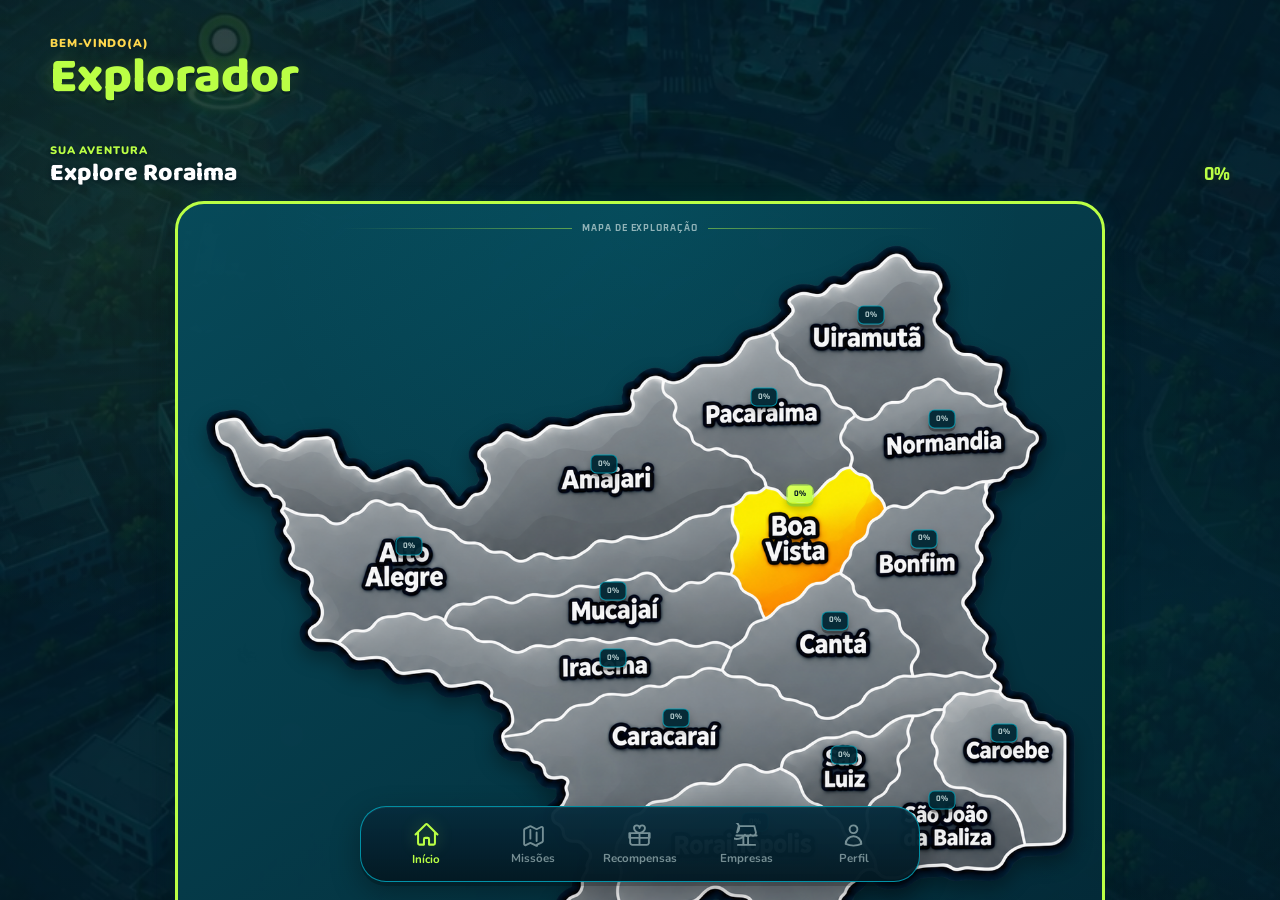
==== commit 0cd6fd4a: "Atualiza interface, PWA e design do BVenture" ====
--- a/app.html
+++ b/app.html
@@ -8,7 +8,7 @@
 
     <meta
         name="viewport"
-        content="width=device-width, initial-scale=1.0"
+        content="width=device-width, initial-scale=1.0, maximum-scale=1.0, user-scalable=no"
     >
 
     <title>BVenture</title>
@@ -92,10 +92,6 @@
                             Explorador
                         </h1>
 
-                        <p>
-                            Explore Roraima, descubra novos lugares
-                            e ganhe recompensas.
-                        </p>
 
                     </div>
 
@@ -158,7 +154,7 @@
 
 
                         <img
-                            src="imagens-webp/mapaprincipal.webp"
+                            src="imagens-webp/mapaprincipal1.webp"
                             alt="Mapa dos municípios de Roraima"
                             class="mapa-principal-imagem"
                         >
@@ -348,6 +344,12 @@
 
                 </div>
 
+
+                <!-- DIVISÓRIA -->
+                <div
+                    class="bventure-divisoria"
+                    aria-hidden="true"
+                ></div>
 
                 <!-- =========================================
                      SEU PROGRESSO
@@ -615,11 +617,6 @@
                         Missões
                     </h1>
 
-                    <p>
-                        Explore os municípios, descubra novos lugares
-                        e avance na sua jornada.
-                    </p>
-
                 </header>
 
 
@@ -705,6 +702,13 @@
 
                 </section>
 
+                
+                
+                <!-- DIVISÓRIA -->
+                <div
+                    class="bventure-divisoria"
+                    aria-hidden="true"
+                ></div>
 
                 <!-- =========================================
                      OUTROS MUNICÍPIOS
@@ -1090,9 +1094,6 @@
                         Recompensas
                     </h1>
 
-                    <p>
-                        Explore novos lugares e desbloqueie recompensas.
-                    </p>
 
                 </header>
 
@@ -1226,10 +1227,6 @@
                     Empresas
                 </h1>
 
-                <p data-i18n="empresas-subtitulo">
-                    Conheça os parceiros do BVenture.
-                </p>
-
                 </header>
 
 
@@ -1433,6 +1430,11 @@
                     
                 </section>
 
+                <!-- DIVISÓRIA -->
+                <div
+                    class="bventure-divisoria"
+                    aria-hidden="true"
+                ></div>
 
                 <!-- =============================================
                      ESTATÍSTICAS
@@ -1634,6 +1636,11 @@
 
                 </section>
 
+                <!-- DIVISÓRIA -->
+                <div
+                    class="bventure-divisoria"
+                    aria-hidden="true"
+                ></div>
 
                 <!-- =============================================
                      MINHA CONTA
--- a/css/global.css
+++ b/css/global.css
@@ -162,14 +162,65 @@
     list-style: none;
 }
 
-
-/* =========================================================
-   SELEÇÃO DE TEXTO
-========================================================= */
-
-::selection {
-    background: var(--verde-limao);
-    color: var(--azul-quase-preto);
+/* =========================================================
+   COMPORTAMENTO DE APLICATIVO
+========================================================= */
+
+
+/* ---------------------------------------------------------
+   BLOQUEAR SELEÇÃO DE TEXTO NA INTERFACE
+--------------------------------------------------------- */
+
+body,
+button,
+a,
+img,
+.card,
+.titulo,
+.texto,
+.numero {
+    -webkit-user-select: none;
+    user-select: none;
+
+    -webkit-touch-callout: none;
+}
+
+
+/* ---------------------------------------------------------
+   CAMPOS DE TEXTO CONTINUAM NORMAIS
+--------------------------------------------------------- */
+
+input,
+textarea {
+    -webkit-user-select: text;
+    user-select: text;
+
+    -webkit-touch-callout: default;
+}
+
+
+/* ---------------------------------------------------------
+   IMPEDIR ARRASTAR IMAGENS
+--------------------------------------------------------- */
+
+img {
+    -webkit-user-drag: none;
+
+
+    -webkit-touch-callout: none;
+
+    pointer-events: auto;
+}
+
+
+/* ---------------------------------------------------------
+   REMOVER DESTAQUE DE TOQUE
+--------------------------------------------------------- */
+
+button,
+a,
+img {
+    -webkit-tap-highlight-color: transparent;
 }
 
 
@@ -363,4 +414,5 @@
         var(--verde-limao);
 
     outline-offset: 3px;
-}+}
+
--- a/css/inicio.css
+++ b/css/inicio.css
@@ -16,7 +16,7 @@
             rgba(3, 25, 35, 0.85),
             rgba(3, 25, 35, 0.85)
         ),
-        url("../imagens-webp/fundoprincipal.webp");
+        url("../imagens-webp/fundoprincipal1.webp");
 
     background-size: cover;
     background-position: center;
@@ -652,7 +652,7 @@
 
 
 .municipio-boa-vista {
-    top: 38%;
+    top: 34%;
     left: 68%;
 }
 
@@ -722,7 +722,7 @@
 ========================================================= */
 
 .progresso-titulo {
-    margin-top: 5px;
+    margin-top: 18px;
     margin-bottom: 15px;
 }
 
@@ -1302,11 +1302,33 @@
 }
 
 
-/* somente o desenho do Heroicon fica amarelo */
-
-#telaInicio .progresso-card .progresso-icone svg {
-
-    color: #FFD84D !important;
-    stroke: #FFD84D !important;
-
-}+/* =========================================================
+   CORES DOS ÍCONES — SEU PROGRESSO
+========================================================= */
+
+/* EXPLORAÇÃO — CIANO */
+.progresso-card:has(#estatisticaExploracao) .progresso-icone svg {
+    color: #00BFD8;
+    stroke: currentColor;
+}
+
+
+/* DESCOBERTAS — VERDE */
+.progresso-card:has(#estatisticaLocais) .progresso-icone svg {
+    color: #6FDC43;
+    stroke: currentColor;
+}
+
+
+/* MISSÕES — VERDE ESMERALDA */
+.progresso-card:has(#estatisticaMissoes) .progresso-icone svg {
+    color: #20D98B;
+    stroke: currentColor;
+}
+
+
+/* PRÊMIOS — AMARELO */
+.progresso-card:has(#estatisticaRecompensas) .progresso-icone svg {
+    color: #FFD84D;
+    stroke: currentColor;
+}
--- a/css/missoes.css
+++ b/css/missoes.css
@@ -17,7 +17,7 @@
             rgba(3, 25, 35, 0.85),
             rgba(3, 25, 35, 0.85)
         ),
-        url("../imagens-webp/fundoprincipal.webp");
+        url("../imagens-webp/fundoprincipal1.webp");
 
     background-size: cover;
     background-position: center;
@@ -369,6 +369,8 @@
 ========================================================= */
 
 .botao-explorar {
+    position: relative;
+
     width: 100%;
     min-height: 62px;
 
@@ -380,6 +382,8 @@
     gap: 13px;
 
     padding: 14px 20px;
+
+    overflow: hidden;
 
     border:
         1px solid
@@ -416,12 +420,90 @@
 }
 
 
+/* =========================================================
+   FLASH DE LUZ
+========================================================= */
+
+.botao-explorar::before {
+    content: "";
+
+    position: absolute;
+
+    top: 0;
+    bottom: 0;
+
+    left: -35%;
+
+    width: 20%;
+
+    background:
+        linear-gradient(
+            90deg,
+            transparent 0%,
+            rgba(255, 255, 255, 0.10) 20%,
+            rgba(255, 255, 255, 0.65) 50%,
+            rgba(255, 255, 255, 0.10) 80%,
+            transparent 100%
+        );
+
+    transform:
+        skewX(-22deg);
+
+    pointer-events: none;
+
+    z-index: 1;
+
+    animation:
+        flashBotaoExplorar
+        4s
+        ease-in-out
+        infinite;
+}
+
+
+@keyframes flashBotaoExplorar {
+
+    0%,
+    68% {
+        left: -35%;
+        opacity: 0;
+    }
+
+    72% {
+        opacity: 1;
+    }
+
+    88% {
+        left: 115%;
+        opacity: 1;
+    }
+
+    92%,
+    100% {
+        left: 115%;
+        opacity: 0;
+    }
+}
+
+
+/* =========================================================
+   CONTEÚDO DO BOTÃO
+========================================================= */
+
 .botao-explorar span {
+    position: relative;
+
+    z-index: 2;
+
     pointer-events: none;
 }
 
 
 .botao-explorar svg {
+    position: relative;
+
+    z-index: 2;
+
     width: 22px;
     height: 22px;
 
@@ -436,6 +518,10 @@
 }
 
 
+/* =========================================================
+   BOTÃO PRESSIONADO
+========================================================= */
+
 .botao-explorar:active {
     transform: translateY(4px);
 
@@ -445,6 +531,10 @@
 }
 
 
+/* =========================================================
+   FOCO
+========================================================= */
+
 .botao-explorar:focus-visible {
     outline:
         3px solid #ffffff;
@@ -453,6 +543,10 @@
 }
 
 
+/* =========================================================
+   HOVER
+========================================================= */
+
 @media (hover: hover) {
 
     .missao-destaque:hover
@@ -473,7 +567,6 @@
     }
 
 }
-
 
 /* =========================================================
    PRÓXIMOS DESTINOS
--- a/css/recompensas.css
+++ b/css/recompensas.css
@@ -17,7 +17,7 @@
             rgba(3, 25, 35, 0.85),
             rgba(3, 25, 35, 0.85)
         ),
-        url("../imagens-webp/fundoprincipal.webp");
+        url("../imagens-webp/fundoprincipal1.webp");
 
     background-size: cover;
     background-position: center;
@@ -65,9 +65,9 @@
 
     margin-bottom: 3px;
 
-    font-family: "Oxanium", sans-serif;
-
-    font-size: 11px;
+    font-family: var(--fonte-texto);
+
+    font-size: 13px;
     font-weight: 700;
 
     letter-spacing: 1.5px;
--- a/css/empresas.css
+++ b/css/empresas.css
@@ -21,7 +21,7 @@
             rgba(3, 25, 35, 0.85),
             rgba(3, 25, 35, 0.85)
         ),
-        url("../imagens-webp/fundoprincipal.webp");
+        url("../imagens-webp/fundoprincipal1.webp");
 
     background-size: cover;
     background-position: center;
@@ -76,12 +76,10 @@
 
     margin-bottom: 2px;
 
-    font-family:
-        "Oxanium",
-        sans-serif;
-
-    font-size: 10px;
-    font-weight: 700;
+    font-family: var(--fonte-texto);
+
+    font-size: 13px;
+    font-weight: 750;
 
     letter-spacing: 1.4px;
 
--- a/css/perfil.css
+++ b/css/perfil.css
@@ -21,7 +21,7 @@
             rgba(3, 25, 35, 0.85),
             rgba(3, 25, 35, 0.85)
         ),
-        url("../imagens-webp/fundoprincipal.webp");
+        url("../imagens-webp/fundoprincipal1.webp");
 
     background-size: cover;
     background-position: center;
@@ -586,10 +586,7 @@
    ÍCONE DA ESTATÍSTICA
 ========================================================= */
 
-.perfil-estatistica-icone,
-.perfil-estatistica-icone.verde,
-.perfil-estatistica-icone.ciano,
-.perfil-estatistica-icone.amarelo {
+.perfil-estatistica-icone {
     display: flex;
 
     align-items: center;
@@ -611,28 +608,52 @@
             rgba(30, 139, 134, 0.11)
         );
 
-    color: #FFD84D;
-
     box-shadow:
         0 4px 0 rgba(0, 0, 0, 0.22),
         inset 0 0 13px rgba(186, 255, 69, 0.04);
 }
 
 
-
-
-.perfil-estatistica-icone svg,
-.perfil-estatistica-icone.verde svg,
-.perfil-estatistica-icone.ciano svg,
-.perfil-estatistica-icone.amarelo svg {
+.perfil-estatistica-icone svg {
     width: 23px;
     height: 23px;
 
     color: #FFD84D;
-
-    stroke: #00BFD8;
-}
-
+    stroke: currentColor;
+}
+
+
+/* LOCAIS + MISSÕES EXTRAS */
+
+.perfil-estatistica-icone.verde {
+    color: #6FDC43;
+}
+
+.perfil-estatistica-icone.verde svg {
+    color: #6FDC43;
+}
+
+
+/* RECOMPENSAS */
+
+.perfil-estatistica-icone.amarelo {
+    color: #FFD84D;
+}
+
+.perfil-estatistica-icone.amarelo svg {
+    color: #FFD84D;
+}
+
+
+/* MAPA / EXPLORAÇÃO */
+
+.perfil-estatistica-icone.ciano {
+    color: #00BFD8;
+}
+
+.perfil-estatistica-icone.ciano svg {
+    color: #00BFD8;
+}
 
 /* =========================================================
    TEXTO DA ESTATÍSTICA
@@ -2289,7 +2310,7 @@
     margin:
         30px
         0
-        0 !important;
+        0;
 
     padding:
         27px
@@ -2301,20 +2322,20 @@
         rgba(199, 221, 221, 0.14);
 
     color:
-        #BAFF45 !important;
+        #BAFF45;
 
     font-family:
         "Baloo 2",
-        sans-serif !important;
+        sans-serif;
 
     font-size:
-        1.05rem !important;
+        1.05rem;
 
     font-weight:
-        800 !important;
+        800;
 
     line-height:
-        1.3 !important;
+        1.3;
 
     text-align: center;
 }
@@ -2444,13 +2465,13 @@
 
     .sobre-frase-final {
         margin-top:
-            28px !important;
+            28px;
 
         padding-top:
             25px;
 
         font-size:
-            1rem !important;
+            1rem;
     }
 
 }
@@ -3148,11 +3169,11 @@
 ========================================================= */
 
 .perfil-jogador {
-    display: flex !important;
-    flex-direction: column !important;
-    align-items: center !important;
-
-    text-align: center !important;
+    display: flex;
+    flex-direction: column;
+    align-items: center;
+
+    text-align: center;
 }
 
 
@@ -3160,20 +3181,20 @@
     margin:
         0
         auto
-        12px !important;
+        12px;
 }
 
 
 .perfil-identidade {
-    width: 100% !important;
-
-    display: flex !important;
-    flex-direction: column !important;
-    align-items: center !important;
-
-    text-align: center !important;
-
-    margin-bottom: 20px !important;
+    width: 100%;
+
+    display: flex;
+    flex-direction: column;
+    align-items: center;
+
+    text-align: center;
+
+    margin-bottom: 20px;
 }
 
 
@@ -3181,34 +3202,34 @@
     margin:
         0
         0
-        3px !important;
-
-    text-align: center !important;
+        3px;
+
+    text-align: center;
 }
 
 
 .perfil-identidade span {
-    display: block !important;
-
-    text-align: center !important;
+    display: block;
+
+    text-align: center;
 }
 
 
 .perfil-xp {
-    width: 100% !important;
-
-    text-align: left !important;
+    width: 100%;
+
+    text-align: left;
 }
 
 
 .perfil-xp-topo {
-    width: 100% !important;
-
-    display: flex !important;
-    align-items: center !important;
-    justify-content: space-between !important;
-
-    text-align: left !important;
+    width: 100%;
+
+    display: flex;
+    align-items: center;
+    justify-content: space-between;
+
+    text-align: left;
 }
 
 
@@ -3217,51 +3238,51 @@
 ========================================================= */
 
 .perfil-estatisticas {
-    display: block !important;
-
-    width: 100% !important;
+    display: block;
+
+    width: 100%;
 }
 
 
 .perfil-estatisticas-grid {
-    display: grid !important;
+    display: grid;
 
     grid-template-columns:
-        repeat(2, minmax(0, 1fr)) !important;
-
-    gap: 12px !important;
-
-    width: 100% !important;
+        repeat(2, minmax(0, 1fr));
+
+    gap: 12px;
+
+    width: 100%;
 }
 
 
 .perfil-estatistica {
-    position: relative !important;
-
-    width: 100% !important;
-    min-width: 0 !important;
-    min-height: 100px !important;
-
-    box-sizing: border-box !important;
-
-    display: grid !important;
+    position: relative;
+
+    width: 100%;
+    min-width: 0;
+    min-height: 100px;
+
+    box-sizing: border-box;
+
+    display: grid;
 
     grid-template-columns:
         48px
-        minmax(0, 1fr) !important;
+        minmax(0, 1fr);
 
     grid-template-rows:
         auto
-        auto !important;
-
-    column-gap: 12px !important;
-
-    align-items: center !important;
+        auto;
+
+    column-gap: 12px;
+
+    align-items: center;
 
     padding:
-        14px !important;
-
-    text-align: left !important;
+        14px;
+
+    text-align: left;
 }
 
 
@@ -3271,41 +3292,41 @@
 .perfil-estatistica-icone.verde,
 .perfil-estatistica-icone.ciano,
 .perfil-estatistica-icone.amarelo {
-    grid-column: 1 !important;
+    grid-column: 1;
     grid-row:
         1 /
-        3 !important;
-
-    width: 48px !important;
-    height: 48px !important;
+        3;
+
+    width: 48px;
+    height: 48px;
 
     flex:
         0
         0
-        48px !important;
-
-    display: flex !important;
-    align-items: center !important;
-    justify-content: center !important;
-
-    align-self: center !important;
-
-    margin: 0 !important;
-
-    border: none !important;
-
-    border-radius: 14px !important;
+        48px;
+
+    display: flex;
+    align-items: center;
+    justify-content: center;
+
+    align-self: center;
+
+    margin: 0;
+
+    border: none;
+
+    border-radius: 14px;
 
     background:
         linear-gradient(
             145deg,
             rgba(111, 220, 67, 0.16),
             rgba(30, 139, 134, 0.11)
-        ) !important;
+        );
 
     box-shadow:
         0 5px 0 rgba(3, 25, 35, 0.55),
-        0 8px 14px rgba(0, 0, 0, 0.18) !important;
+        0 8px 14px rgba(0, 0, 0, 0.18);
 }
 
 
@@ -3313,64 +3334,64 @@
 .perfil-estatistica-icone.verde svg,
 .perfil-estatistica-icone.ciano svg,
 .perfil-estatistica-icone.amarelo svg {
-    width: 25px !important;
-    height: 25px !important;
-
-    color: #FFD84D !important;
-    stroke: #00BFD8 !important;
+    width: 25px;
+    height: 25px;
+
+    color: #FFD84D;
+    stroke: #00BFD8;
 }
 
 
 /* NÚMERO */
 
 .perfil-estatistica > strong {
-    grid-column: 2 !important;
-    grid-row: 1 !important;
-
-    display: block !important;
-
-    align-self: end !important;
-
-    margin: 0 !important;
-
-    color: #BAFF45 !important;
+    grid-column: 2;
+    grid-row: 1;
+
+    display: block;
+
+    align-self: end;
+
+    margin: 0;
+
+    color: #BAFF45;
 
     font-family:
         "Oxanium",
-        sans-serif !important;
-
-    font-size: 1.35rem !important;
-    font-weight: 700 !important;
-
-    line-height: 1 !important;
+        sans-serif;
+
+    font-size: 1.35rem;
+    font-weight: 700;
+
+    line-height: 1;
 }
 
 
 /* TEXTO */
 
 .perfil-estatistica > span {
-    grid-column: 2 !important;
-    grid-row: 2 !important;
-
-    display: block !important;
-
-    align-self: start !important;
+    grid-column: 2;
+    grid-row: 2;
+
+    display: block;
+
+    align-self: start;
 
     margin:
         3px
         0
-        0 !important;
-
-    color: #FFFFFF !important;
+        0;
+
+    color: #FFFFFF;
 
     font-family:
         "Nunito",
-        sans-serif !important;
-
-    font-size: 0.72rem !important;
-    font-weight: 700 !important;
-
-    line-height: 1.2 !important;
+        sans-serif;
+
+    font-size: 0.72rem;
+    font-weight: 700;
+
+    line-height: 1.2;
 }
 
 
@@ -3379,39 +3400,39 @@
 ========================================================= */
 
 .perfil-modal {
-    position: fixed !important;
-
-    inset: 0 !important;
-
-    width: 100% !important;
-    height: 100dvh !important;
-
-    z-index: 10000 !important;
-
-    display: none !important;
-
-    align-items: center !important;
-    justify-content: center !important;
+    position: fixed;
+
+    inset: 0;
+
+    width: 100%;
+    height: 100dvh;
+
+    z-index: 10000;
+
+    display: none;
+
+    align-items: center;
+    justify-content: center;
 
     padding:
-        22px !important;
-
-    box-sizing: border-box !important;
+        22px;
+
+    box-sizing: border-box;
 }
 
 
 .perfil-modal.aberto {
-    display: flex !important;
+    display: flex;
 }
 
 
 .perfil-modal-fundo {
-    position: absolute !important;
-
-    inset: 0 !important;
-
-    width: 100% !important;
-    height: 100% !important;
+    position: absolute;
+
+    inset: 0;
+
+    width: 100%;
+    height: 100%;
 
     background:
         rgba(
@@ -3419,13 +3440,13 @@
             17,
             24,
             0.82
-        ) !important;
+        );
 
     backdrop-filter:
-        blur(8px) !important;
+        blur(8px);
 
     -webkit-backdrop-filter:
-        blur(8px) !important;
+        blur(8px);
 }
 
 
@@ -3434,51 +3455,51 @@
 ========================================================= */
 
 .perfil-modal-card {
-    position: relative !important;
-
-    z-index: 2 !important;
+    position: relative;
+
+    z-index: 2;
 
     width:
         min(
             100%,
             520px
-        ) !important;
+        );
 
     max-height:
         calc(
             100dvh -
             44px
-        ) !important;
-
-    overflow-y: auto !important;
-
-    box-sizing: border-box !important;
+        );
+
+    overflow-y: auto;
+
+    box-sizing: border-box;
 
     padding:
         27px
-        25px !important;
+        25px;
 
     border:
         2px
         solid
-        #6FDC43 !important;
+        #6FDC43;
 
     border-radius:
-        25px !important;
+        25px;
 
     background:
         linear-gradient(
             145deg,
             rgba(7, 75, 91, 0.98),
             rgba(3, 44, 61, 0.99)
-        ) !important;
+        );
 
     box-shadow:
         0 9px 0 rgba(71, 151, 45, 0.65),
-        0 22px 50px rgba(0, 0, 0, 0.42) !important;
+        0 22px 50px rgba(0, 0, 0, 0.42);
 
     color:
-        #FFFFFF !important;
+        #FFFFFF;
 }
 
 
@@ -3487,7 +3508,7 @@
         min(
             100%,
             520px
-        ) !important;
+        );
 }
 
 
@@ -3496,7 +3517,7 @@
         min(
             100%,
             410px
-        ) !important;
+        );
 }
 
 
@@ -3505,69 +3526,69 @@
 ========================================================= */
 
 .perfil-modal-fechar {
-    position: absolute !important;
-
-    top: 17px !important;
-    right: 17px !important;
-
-    width: 43px !important;
-    height: 43px !important;
-
-    display: flex !important;
-    align-items: center !important;
-    justify-content: center !important;
-
-    padding: 0 !important;
+    position: absolute;
+
+    top: 17px;
+    right: 17px;
+
+    width: 43px;
+    height: 43px;
+
+    display: flex;
+    align-items: center;
+    justify-content: center;
+
+    padding: 0;
 
     border:
         1px
         solid
-        rgba(199, 221, 221, 0.22) !important;
+        rgba(199, 221, 221, 0.22);
 
     border-radius:
-        13px !important;
-
-    background:
-        rgba(3, 25, 35, 0.55) !important;
+        13px;
+
+    background:
+        rgba(3, 25, 35, 0.55);
 
     color:
-        #C7DDDD !important;
+        #C7DDDD;
 
     cursor:
-        pointer !important;
+        pointer;
 }
 
 
 .perfil-modal-fechar svg {
-    width: 22px !important;
-    height: 22px !important;
+    width: 22px;
+    height: 22px;
 }
 
 
 .perfil-modal-etiqueta {
-    display: block !important;
+    display: block;
 
     margin:
         0
         55px
         5px
-        0 !important;
+        0;
 
     color:
-        #BAFF45 !important;
+        #BAFF45;
 
     font-family:
         "Nunito",
-        sans-serif !important;
-
-    font-size: 0.75rem !important;
-    font-weight: 900 !important;
+        sans-serif;
+
+    font-size: 0.75rem;
+    font-weight: 900;
 
     letter-spacing:
-        0.08em !important;
+        0.08em;
 
     text-transform:
-        uppercase !important;
+        uppercase;
 }
 
 
@@ -3576,23 +3597,23 @@
         0
         55px
         4px
-        0 !important;
+        0;
 
     color:
-        #FFFFFF !important;
+        #FFFFFF;
 
     font-family:
         "Baloo 2",
-        sans-serif !important;
+        sans-serif;
 
     font-size:
-        2rem !important;
+        2rem;
 
     font-weight:
-        800 !important;
+        800;
 
     line-height:
-        1.05 !important;
+        1.05;
 }
 
 
@@ -3600,20 +3621,20 @@
     margin:
         0
         0
-        22px !important;
+        22px;
 
     color:
-        #C7DDDD !important;
+        #C7DDDD;
 
     font-family:
         "Nunito",
-        sans-serif !important;
+        sans-serif;
 
     font-size:
-        0.93rem !important;
+        0.93rem;
 
     line-height:
-        1.4 !important;
+        1.4;
 }
 
 
@@ -3622,127 +3643,127 @@
 ========================================================= */
 
 #formMeusDados {
-    display: flex !important;
-
-    flex-direction: column !important;
-
-    gap: 17px !important;
+    display: flex;
+
+    flex-direction: column;
+
+    gap: 17px;
 }
 
 
 .perfil-campo {
-    width: 100% !important;
-
-    display: flex !important;
-
-    flex-direction: column !important;
-
-    gap: 7px !important;
+    width: 100%;
+
+    display: flex;
+
+    flex-direction: column;
+
+    gap: 7px;
 }
 
 
 .perfil-campo label {
     color:
-        #FFFFFF !important;
+        #FFFFFF;
 
     font-family:
         "Nunito",
-        sans-serif !important;
+        sans-serif;
 
     font-size:
-        0.83rem !important;
+        0.83rem;
 
     font-weight:
-        800 !important;
+        800;
 }
 
 
 .perfil-campo input {
-    width: 100% !important;
-    height: 57px !important;
-
-    box-sizing: border-box !important;
+    width: 100%;
+    height: 57px;
+
+    box-sizing: border-box;
 
     padding:
         0
-        17px !important;
+        17px;
 
     border:
         1px
         solid
-        rgba(199, 221, 221, 0.22) !important;
+        rgba(199, 221, 221, 0.22);
 
     border-radius:
-        15px !important;
+        15px;
 
     outline:
-        none !important;
-
-    background:
-        rgba(3, 25, 35, 0.72) !important;
+        none;
+
+    background:
+        rgba(3, 25, 35, 0.72);
 
     color:
-        #FFFFFF !important;
+        #FFFFFF;
 
     font-family:
         "Nunito",
-        sans-serif !important;
+        sans-serif;
 
     font-size:
-        0.95rem !important;
+        0.95rem;
 
     font-weight:
-        700 !important;
+        700;
 
     transition:
         border-color 0.2s ease,
-        box-shadow 0.2s ease !important;
+        box-shadow 0.2s ease;
 }
 
 
 .perfil-campo input:focus {
     border-color:
-        #BAFF45 !important;
+        #BAFF45;
 
     box-shadow:
-        0 0 0 3px rgba(186, 255, 69, 0.1) !important;
+        0 0 0 3px rgba(186, 255, 69, 0.1);
 }
 
 
 .perfil-campo input:disabled {
     opacity:
-        0.48 !important;
+        0.48;
 
     cursor:
-        not-allowed !important;
+        not-allowed;
 }
 
 
 .perfil-campo input::placeholder {
     color:
-        rgba(199, 221, 221, 0.55) !important;
+        rgba(199, 221, 221, 0.55);
 }
 
 
 .perfil-campo small {
     display:
-        block !important;
+        block;
 
     color:
-        rgba(199, 221, 221, 0.72) !important;
+        rgba(199, 221, 221, 0.72);
 
     font-family:
         "Nunito",
-        sans-serif !important;
+        sans-serif;
 
     font-size:
-        0.7rem !important;
+        0.7rem;
 
     font-weight:
-        600 !important;
+        600;
 
     line-height:
-        1.4 !important;
+        1.4;
 }
 
 
@@ -3752,55 +3773,55 @@
 
 .perfil-modal-salvar {
     width:
-        100% !important;
+        100%;
 
     min-height:
-        56px !important;
+        56px;
 
     margin-top:
-        4px !important;
+        4px;
 
     padding:
         12px
-        18px !important;
+        18px;
 
     border:
-        none !important;
+        none;
 
     border-radius:
-        15px !important;
+        15px;
 
     background:
         linear-gradient(
             90deg,
             #BAFF45,
             #6FDC43
-        ) !important;
+        );
 
     color:
-        #031923 !important;
+        #031923;
 
     font-family:
         "Nunito",
-        sans-serif !important;
+        sans-serif;
 
     font-size:
-        0.95rem !important;
+        0.95rem;
 
     font-weight:
-        900 !important;
+        900;
 
     cursor:
-        pointer !important;
+        pointer;
 
     box-shadow:
-        0 6px 0 rgba(3, 25, 35, 0.6) !important;
+        0 6px 0 rgba(3, 25, 35, 0.6);
 
     appearance:
-        none !important;
+        none;
 
     -webkit-appearance:
-        none !important;
+        none;
 }
 
 
@@ -3812,12 +3833,12 @@
 .perfil-modal-confirmacao
 .perfil-modal-card {
     text-align:
-        center !important;
+        center;
 
     padding:
         28px
         24px
-        25px !important;
+        25px;
 }
 
 
@@ -3827,65 +3848,65 @@
 
 .perfil-modal-icone-confirmacao {
     width:
-        72px !important;
+        72px;
 
     height:
-        72px !important;
+        72px;
 
     margin:
         0
         auto
-        19px !important;
+        19px;
 
     display:
-        flex !important;
+        flex;
 
     align-items:
-        center !important;
+        center;
 
     justify-content:
-        center !important;
+        center;
 
     border-radius:
-        22px !important;
+        22px;
 
     background:
         linear-gradient(
             145deg,
             rgba(111, 220, 67, 0.16),
             rgba(30, 139, 134, 0.11)
-        ) !important;
+        );
 
     color:
-        #00BFD8 !important;
+        #00BFD8;
 
     box-shadow:
         0 5px 0 rgba(3, 25, 35, 0.55),
-        0 9px 18px rgba(0, 0, 0, 0.18) !important;
+        0 9px 18px rgba(0, 0, 0, 0.18);
 }
 
 
 .perfil-modal-icone-confirmacao svg {
     display:
-        block !important;
+        block;
 
     width:
-        37px !important;
+        37px;
 
     height:
-        37px !important;
+        37px;
 
     max-width:
-        37px !important;
+        37px;
 
     max-height:
-        37px !important;
+        37px;
 
     color:
-        #00BFD8 !important;
+        #00BFD8;
 
     stroke:
-        #00BFD8 !important;
+        #00BFD8;
 }
 
 
@@ -3893,19 +3914,19 @@
 
 .perfil-modal-icone-confirmacao.sair {
     background:
-        rgba(255, 95, 102, 0.1) !important;
+        rgba(255, 95, 102, 0.1);
 
     color:
-        #FF5F66 !important;
+        #FF5F66;
 }
 
 
 .perfil-modal-icone-confirmacao.sair svg {
     color:
-        #FF5F66 !important;
+        #FF5F66;
 
     stroke:
-        #FF5F66 !important;
+        #FF5F66;
 }
 
 
@@ -3919,23 +3940,23 @@
     margin:
         0
         0
-        7px !important;
+        7px;
 
     color:
-        #FFFFFF !important;
+        #FFFFFF;
 
     font-family:
         "Baloo 2",
-        sans-serif !important;
+        sans-serif;
 
     font-size:
-        1.55rem !important;
+        1.55rem;
 
     font-weight:
-        800 !important;
+        800;
 
     line-height:
-        1.15 !important;
+        1.15;
 }
 
 
@@ -3945,26 +3966,26 @@
     margin:
         0
         auto
-        23px !important;
+        23px;
 
     max-width:
-        320px !important;
+        320px;
 
     color:
-        #C7DDDD !important;
+        #C7DDDD;
 
     font-family:
         "Nunito",
-        sans-serif !important;
+        sans-serif;
 
     font-size:
-        0.83rem !important;
+        0.83rem;
 
     font-weight:
-        600 !important;
+        600;
 
     line-height:
-        1.4 !important;
+        1.4;
 }
 
 
@@ -3974,63 +3995,63 @@
 
 .perfil-modal-acoes {
     width:
-        100% !important;
+        100%;
 
     display:
-        grid !important;
+        grid;
 
     grid-template-columns:
-        repeat(2, minmax(0, 1fr)) !important;
+        repeat(2, minmax(0, 1fr));
 
     gap:
-        10px !important;
+        10px;
 }
 
 
 .perfil-modal-botao {
     width:
-        100% !important;
+        100%;
 
     min-width:
-        0 !important;
+        0;
 
     min-height:
-        50px !important;
+        50px;
 
     display:
-        flex !important;
+        flex;
 
     align-items:
-        center !important;
+        center;
 
     justify-content:
-        center !important;
+        center;
 
     padding:
         10px
-        14px !important;
+        14px;
 
     border-radius:
-        14px !important;
+        14px;
 
     font-family:
         "Nunito",
-        sans-serif !important;
+        sans-serif;
 
     font-size:
-        0.88rem !important;
+        0.88rem;
 
     font-weight:
-        900 !important;
+        900;
 
     cursor:
-        pointer !important;
+        pointer;
 
     appearance:
-        none !important;
+        none;
 
     -webkit-appearance:
-        none !important;
+        none;
 }
 
 
@@ -4040,16 +4061,16 @@
     border:
         1px
         solid
-        rgba(199, 221, 221, 0.35) !important;
-
-    background:
-        rgba(3, 25, 35, 0.6) !important;
+        rgba(199, 221, 221, 0.35);
+
+    background:
+        rgba(3, 25, 35, 0.6);
 
     color:
-        #FFFFFF !important;
+        #FFFFFF;
 
     box-shadow:
-        0 4px 0 rgba(3, 25, 35, 0.65) !important;
+        0 4px 0 rgba(3, 25, 35, 0.65);
 }
 
 
@@ -4057,20 +4078,20 @@
 
 .perfil-modal-botao.principal {
     border:
-        none !important;
+        none;
 
     background:
         linear-gradient(
             90deg,
             #BAFF45,
             #6FDC43
-        ) !important;
+        );
 
     color:
-        #031923 !important;
+        #031923;
 
     box-shadow:
-        0 4px 0 rgba(3, 25, 35, 0.65) !important;
+        0 4px 0 rgba(3, 25, 35, 0.65);
 }
 
 
@@ -4078,20 +4099,20 @@
 
 .perfil-modal-botao.perigo {
     border:
-        none !important;
+        none;
 
     background:
         linear-gradient(
             90deg,
             #FF6B70,
             #E94C54
-        ) !important;
+        );
 
     color:
-        #FFFFFF !important;
+        #FFFFFF;
 
     box-shadow:
-        0 4px 0 rgba(3, 25, 35, 0.65) !important;
+        0 4px 0 rgba(3, 25, 35, 0.65);
 }
 
 
@@ -4103,32 +4124,32 @@
 
     .perfil-modal-fechar:hover {
         background:
-            rgba(0, 191, 216, 0.12) !important;
+            rgba(0, 191, 216, 0.12);
 
         color:
-            #00BFD8 !important;
+            #00BFD8;
     }
 
 
     .perfil-modal-salvar:hover,
     .perfil-modal-botao.principal:hover {
         filter:
-            brightness(1.06) !important;
+            brightness(1.06);
     }
 
 
     .perfil-modal-botao.secundario:hover {
         border-color:
-            #00BFD8 !important;
+            #00BFD8;
 
         background:
-            rgba(0, 191, 216, 0.08) !important;
+            rgba(0, 191, 216, 0.08);
     }
 
 
     .perfil-modal-botao.perigo:hover {
         filter:
-            brightness(1.07) !important;
+            brightness(1.07);
     }
 
 }
@@ -4142,7 +4163,7 @@
 
     .perfil-modal {
         padding:
-            16px !important;
+            16px;
     }
 
 
@@ -4151,74 +4172,74 @@
             calc(
                 100dvh -
                 32px
-            ) !important;
+            );
 
         padding:
             24px
-            20px !important;
+            20px;
 
         border-radius:
-            22px !important;
+            22px;
     }
 
 
     .perfil-modal-card-dados {
         padding-top:
-            26px !important;
+            26px;
     }
 
 
     .perfil-modal-card-dados > h2 {
         font-size:
-            1.72rem !important;
+            1.72rem;
     }
 
 
     .perfil-modal-fechar {
         top:
-            14px !important;
+            14px;
 
         right:
-            14px !important;
+            14px;
 
         width:
-            40px !important;
+            40px;
 
         height:
-            40px !important;
+            40px;
     }
 
 
     .perfil-campo input {
         height:
-            54px !important;
+            54px;
     }
 
 
     .perfil-modal-icone-confirmacao {
         width:
-            66px !important;
+            66px;
 
         height:
-            66px !important;
+            66px;
 
         border-radius:
-            20px !important;
+            20px;
     }
 
 
     .perfil-modal-icone-confirmacao svg {
         width:
-            34px !important;
+            34px;
 
         height:
-            34px !important;
+            34px;
 
         max-width:
-            34px !important;
+            34px;
 
         max-height:
-            34px !important;
+            34px;
     }
 
 
@@ -4226,7 +4247,7 @@
     .perfil-modal-card
     h2 {
         font-size:
-            1.4rem !important;
+            1.4rem;
     }
 
 
@@ -4236,26 +4257,26 @@
 
     .perfil-estatisticas-grid {
         grid-template-columns:
-            repeat(2, minmax(0, 1fr)) !important;
+            repeat(2, minmax(0, 1fr));
 
         gap:
-            9px !important;
+            9px;
     }
 
 
     .perfil-estatistica {
         min-height:
-            96px !important;
+            96px;
 
         grid-template-columns:
             41px
-            minmax(0, 1fr) !important;
+            minmax(0, 1fr);
 
         column-gap:
-            9px !important;
+            9px;
 
         padding:
-            11px !important;
+            11px;
     }
 
 
@@ -4264,10 +4285,10 @@
     .perfil-estatistica-icone.ciano,
     .perfil-estatistica-icone.amarelo {
         width:
-            41px !important;
+            41px;
 
         height:
-            41px !important;
+            41px;
     }
 
 
@@ -4276,25 +4297,25 @@
     .perfil-estatistica-icone.ciano svg,
     .perfil-estatistica-icone.amarelo svg {
         width:
-            22px !important;
+            22px;
 
         height:
-            22px !important;
+            22px;
     }
 
 
     .perfil-estatistica > strong {
         font-size:
-            1.15rem !important;
+            1.15rem;
     }
 
 
     .perfil-estatistica > span {
         font-size:
-            0.63rem !important;
+            0.63rem;
 
         overflow-wrap:
-            anywhere !important;
+            anywhere;
     }
 
 }
@@ -4309,13 +4330,13 @@
     .perfil-estatistica {
         grid-template-columns:
             37px
-            minmax(0, 1fr) !important;
+            minmax(0, 1fr);
 
         column-gap:
-            7px !important;
+            7px;
 
         padding:
-            9px !important;
+            9px;
     }
 
 
@@ -4324,22 +4345,22 @@
     .perfil-estatistica-icone.ciano,
     .perfil-estatistica-icone.amarelo {
         width:
-            37px !important;
+            37px;
 
         height:
-            37px !important;
+            37px;
     }
 
 
     .perfil-estatistica > strong {
         font-size:
-            1.02rem !important;
+            1.02rem;
     }
 
 
     .perfil-estatistica > span {
         font-size:
-            0.58rem !important;
+            0.58rem;
     }
 
 }
@@ -4349,24 +4370,24 @@
 ========================================================= */
 
 .perfil-jogador {
-    position: relative !important;
-
-    width: 100% !important;
-
-    box-sizing: border-box !important;
-
-    display: flex !important;
-    flex-direction: column !important;
-    align-items: center !important;
+    position: relative;
+
+    width: 100%;
+
+    box-sizing: border-box;
+
+    display: flex;
+    flex-direction: column;
+    align-items: center;
 
     padding:
         28px
         24px
-        24px !important;
-
-    overflow: hidden !important;
-
-    text-align: center !important;
+        24px;
+
+    overflow: hidden;
+
+    text-align: center;
 }
 
 
@@ -4375,68 +4396,68 @@
 ========================================================= */
 
 .perfil-avatar-area {
-    position: relative !important;
-
-    width: 104px !important;
-    height: 104px !important;
+    position: relative;
+
+    width: 104px;
+    height: 104px;
 
     margin:
         0
         auto
-        18px !important;
+        18px;
 
     flex:
         0
         0
-        104px !important;
+        104px;
 }
 
 
 .perfil-avatar-borda {
-    width: 100% !important;
-    height: 100% !important;
-
-    box-sizing: border-box !important;
-
-    padding: 4px !important;
-
-    border-radius: 50% !important;
+    width: 100%;
+    height: 100%;
+
+    box-sizing: border-box;
+
+    padding: 4px;
+
+    border-radius: 50%;
 
     background:
         linear-gradient(
             145deg,
             #BAFF45,
             #6FDC43
-        ) !important;
+        );
 
     box-shadow:
         0 7px 0 rgba(3, 25, 35, 0.55),
-        0 13px 25px rgba(0, 0, 0, 0.22) !important;
+        0 13px 25px rgba(0, 0, 0, 0.22);
 }
 
 
 .perfil-avatar {
-    width: 100% !important;
-    height: 100% !important;
-
-    overflow: hidden !important;
-
-    border-radius: 50% !important;
-
-    background:
-        #062C3D !important;
+    width: 100%;
+    height: 100%;
+
+    overflow: hidden;
+
+    border-radius: 50%;
+
+    background:
+        #062C3D;
 }
 
 
 .perfil-avatar img {
-    width: 100% !important;
-    height: 100% !important;
-
-    display: block !important;
-
-    object-fit: cover !important;
-
-    border-radius: 50% !important;
+    width: 100%;
+    height: 100%;
+
+    display: block;
+
+    object-fit: cover;
+
+    border-radius: 50%;
 }
 
 
@@ -4445,52 +4466,52 @@
 ========================================================= */
 
 .perfil-nivel {
-    position: absolute !important;
-
-    right: -9px !important;
-    bottom: -5px !important;
-
-    z-index: 4 !important;
-
-    min-width: 53px !important;
-    height: 34px !important;
-
-    box-sizing: border-box !important;
-
-    display: flex !important;
-    align-items: center !important;
-    justify-content: center !important;
+    position: absolute;
+
+    right: -9px;
+    bottom: -5px;
+
+    z-index: 4;
+
+    min-width: 53px;
+    height: 34px;
+
+    box-sizing: border-box;
+
+    display: flex;
+    align-items: center;
+    justify-content: center;
 
     padding:
         0
-        10px !important;
+        10px;
 
     border:
         3px
         solid
-        #031923 !important;
+        #031923;
 
     border-radius:
-        18px !important;
-
-    background:
-        #BAFF45 !important;
+        18px;
+
+    background:
+        #BAFF45;
 
     color:
-        #031923 !important;
+        #031923;
 
     font-family:
         "Oxanium",
-        sans-serif !important;
+        sans-serif;
 
     font-size:
-        0.75rem !important;
+        0.75rem;
 
     font-weight:
-        800 !important;
+        800;
 
     box-shadow:
-        0 4px 0 rgba(3, 25, 35, 0.4) !important;
+        0 4px 0 rgba(3, 25, 35, 0.4);
 }
 
 
@@ -4499,22 +4520,22 @@
 ========================================================= */
 
 .perfil-identidade {
-    position: relative !important;
-
-    z-index: 2 !important;
-
-    width: 100% !important;
-
-    display: flex !important;
-    flex-direction: column !important;
-    align-items: center !important;
+    position: relative;
+
+    z-index: 2;
+
+    width: 100%;
+
+    display: flex;
+    flex-direction: column;
+    align-items: center;
 
     margin:
         0
         0
-        25px !important;
-
-    text-align: center !important;
+        25px;
+
+    text-align: center;
 }
 
 
@@ -4522,39 +4543,39 @@
     margin:
         0
         0
-        3px !important;
+        3px;
 
     color:
-        #FFFFFF !important;
+        #FFFFFF;
 
     font-family:
         "Baloo 2",
-        sans-serif !important;
+        sans-serif;
 
     font-size:
-        1.75rem !important;
+        1.75rem;
 
     font-weight:
-        800 !important;
+        800;
 
     line-height:
-        1.1 !important;
+        1.1;
 }
 
 
 .perfil-identidade span {
     color:
-        #00BFD8 !important;
+        #00BFD8;
 
     font-family:
         "Nunito",
-        sans-serif !important;
+        sans-serif;
 
     font-size:
-        1rem !important;
+        1rem;
 
     font-weight:
-        800 !important;
+        800;
 }
 
 
@@ -4563,73 +4584,73 @@
 ========================================================= */
 
 .perfil-xp {
-    position: relative !important;
-
-    z-index: 2 !important;
-
-    width: 100% !important;
-
-    box-sizing: border-box !important;
-
-    margin: 0 !important;
+    position: relative;
+
+    z-index: 2;
+
+    width: 100%;
+
+    box-sizing: border-box;
+
+    margin: 0;
 
     padding:
         17px
         18px
-        18px !important;
+        18px;
 
     border:
         1px
         solid
-        rgba(199, 221, 221, 0.13) !important;
+        rgba(199, 221, 221, 0.13);
 
     border-radius:
-        18px !important;
-
-    background:
-        rgba(3, 25, 35, 0.38) !important;
+        18px;
+
+    background:
+        rgba(3, 25, 35, 0.38);
 
     box-shadow:
-        inset 0 0 22px rgba(0, 0, 0, 0.08) !important;
+        inset 0 0 22px rgba(0, 0, 0, 0.08);
 
     text-align:
-        left !important;
+        left;
 }
 
 
 .perfil-xp-topo {
-    width: 100% !important;
-
-    display: flex !important;
-    align-items: center !important;
-    justify-content: space-between !important;
+    width: 100%;
+
+    display: flex;
+    align-items: center;
+    justify-content: space-between;
 
     gap:
-        15px !important;
+        15px;
 
     margin:
         0
         0
-        13px !important;
+        13px;
 }
 
 
 .perfil-xp-topo span {
     color:
-        #C7DDDD !important;
+        #C7DDDD;
 
     font-family:
         "Nunito",
-        sans-serif !important;
+        sans-serif;
 
     font-size:
-        0.72rem !important;
+        0.72rem;
 
     font-weight:
-        900 !important;
+        900;
 
     letter-spacing:
-        0.035em !important;
+        0.035em;
 }
 
 
@@ -4637,23 +4658,23 @@
     flex:
         0
         0
-        auto !important;
+        auto;
 
     color:
-        #BAFF45 !important;
+        #BAFF45;
 
     font-family:
         "Oxanium",
-        sans-serif !important;
+        sans-serif;
 
     font-size:
-        0.75rem !important;
+        0.75rem;
 
     font-weight:
-        800 !important;
+        800;
 
     white-space:
-        nowrap !important;
+        nowrap;
 }
 
 
@@ -4662,51 +4683,51 @@
 ========================================================= */
 
 .perfil-xp-barra {
-    position: relative !important;
-
-    width: 100% !important;
-    height: 10px !important;
-
-    display: block !important;
-
-    overflow: hidden !important;
+    position: relative;
+
+    width: 100%;
+    height: 10px;
+
+    display: block;
+
+    overflow: hidden;
 
     border-radius:
-        999px !important;
-
-    background:
-        #031923 !important;
+        999px;
+
+    background:
+        #031923;
 
     box-shadow:
-        inset 0 2px 4px rgba(0, 0, 0, 0.32) !important;
+        inset 0 2px 4px rgba(0, 0, 0, 0.32);
 }
 
 
 .perfil-xp-preenchimento {
-    position: absolute !important;
-
-    top: 0 !important;
-    left: 0 !important;
-
-    height: 100% !important;
-
-    display: block !important;
+    position: absolute;
+
+    top: 0;
+    left: 0;
+
+    height: 100%;
+
+    display: block;
 
     border-radius:
-        inherit !important;
+        inherit;
 
     background:
         linear-gradient(
             90deg,
             #BAFF45,
             #6FDC43
-        ) !important;
+        );
 
     box-shadow:
-        0 0 10px rgba(186, 255, 69, 0.3) !important;
+        0 0 10px rgba(186, 255, 69, 0.3);
 
     transition:
-        width 0.45s ease !important;
+        width 0.45s ease;
 }
 
 
@@ -4720,40 +4741,40 @@
         padding:
             26px
             22px
-            22px !important;
+            22px;
     }
 
 
     .perfil-avatar-area {
         width:
-            96px !important;
+            96px;
 
         height:
-            96px !important;
+            96px;
 
         flex-basis:
-            96px !important;
+            96px;
 
         margin-bottom:
-            17px !important;
+            17px;
     }
 
 
     .perfil-identidade {
         margin-bottom:
-            23px !important;
+            23px;
     }
 
 
     .perfil-identidade h2 {
         font-size:
-            1.65rem !important;
+            1.65rem;
     }
 
 
     .perfil-identidade span {
         font-size:
-            0.95rem !important;
+            0.95rem;
     }
 
 
@@ -4761,22 +4782,22 @@
         padding:
             16px
             15px
-            17px !important;
+            17px;
 
         border-radius:
-            17px !important;
+            17px;
     }
 
 
     .perfil-xp-topo {
         margin-bottom:
-            11px !important;
+            11px;
     }
 
 
     .perfil-xp-barra {
         height:
-            9px !important;
+            9px;
     }
 
 }
@@ -4836,40 +4857,40 @@
 ========================================================= */
 
 .perfil-avatar-area {
-    width: 125px !important;
-    height: 125px !important;
+    width: 125px;
+    height: 125px;
 
     flex:
         0
         0
-        125px !important;
+        125px;
 
     margin:
         0
         auto
-        20px !important;
+        20px;
 }
 
 
 /* deixa a imagem preencher corretamente o círculo */
 
 .perfil-avatar-borda {
-    width: 100% !important;
-    height: 100% !important;
+    width: 100%;
+    height: 100%;
 }
 
 
 .perfil-avatar {
-    width: 100% !important;
-    height: 100% !important;
+    width: 100%;
+    height: 100%;
 }
 
 
 .perfil-avatar img {
-    width: 100% !important;
-    height: 100% !important;
-
-    object-fit: cover !important;
+    width: 100%;
+    height: 100%;
+
+    object-fit: cover;
 }
 
 
@@ -4878,18 +4899,18 @@
 ========================================================= */
 
 .perfil-nivel {
-    right: -7px !important;
-    bottom: 1px !important;
-
-    min-width: 58px !important;
-    height: 35px !important;
+    right: -7px;
+    bottom: 1px;
+
+    min-width: 58px;
+    height: 35px;
 
     padding:
         0
-        10px !important;
+        10px;
 
     font-size:
-        0.78rem !important;
+        0.78rem;
 }
 
 
@@ -4913,10 +4934,10 @@
 @media (max-width: 520px) {
 
     .perfil-avatar-area {
-        width: 115px !important;
-        height: 115px !important;
-
-        flex-basis: 115px !important;
+        width: 115px;
+        height: 115px;
+
+        flex-basis: 115px;
     }
 
 
@@ -4955,7 +4976,7 @@
             145deg,
             rgba(7, 75, 91, 0.96),
             rgba(6, 44, 61, 0.96)
-        ) !important;
+        );
 }
 
 
@@ -4977,7 +4998,7 @@
                 145deg,
                 rgba(7, 75, 91, 0.96),
                 rgba(6, 44, 61, 0.96)
-            ) !important;
+            );
     }
 
 }
@@ -5011,7 +5032,7 @@
 
 /* desativa o segundo círculo antigo da direita */
 .perfil-jogador::after {
-    display: none !important;
+    display: none;
 }
 
 
@@ -5028,7 +5049,7 @@
             145deg,
             rgba(7, 75, 91, 0.96),
             rgba(6, 44, 61, 0.96)
-        ) !important;
+        );
 }
 
 
@@ -5059,7 +5080,7 @@
                 145deg,
                 rgba(7, 75, 91, 0.96),
                 rgba(6, 44, 61, 0.96)
-            ) !important;
+            );
     }
 
 }
@@ -5073,24 +5094,24 @@
 
 .perfil-modal.preparando-popup .perfil-modal-card,
 .sobre-modal.preparando-popup .sobre-modal-card {
-    opacity: 0 !important;
+    opacity: 0;
 
     transform:
         translate3d(
             0,
             45px,
             0
-        ) !important;
-
-    transition: none !important;
+        );
+
+    transition: none;
 }
 
 
 .perfil-modal.preparando-popup .perfil-modal-fundo,
 .sobre-modal.preparando-popup .sobre-modal-fundo {
-    opacity: 0 !important;
-
-    transition: none !important;
+    opacity: 0;
+
+    transition: none;
 }
 
 
@@ -5098,18 +5119,18 @@
 
 .perfil-modal.preparando-popup.popup-entrando .perfil-modal-card,
 .sobre-modal.preparando-popup.popup-entrando .sobre-modal-card {
-    opacity: 1 !important;
+    opacity: 1;
 
     transform:
         translate3d(
             0,
             0,
             0
-        ) !important;
+        );
 
     transition:
         transform 650ms cubic-bezier(.16, 1, .3, 1),
-        opacity 500ms ease !important;
+        opacity 500ms ease;
 }
 
 
@@ -5117,10 +5138,10 @@
 
 .perfil-modal.preparando-popup.popup-entrando .perfil-modal-fundo,
 .sobre-modal.preparando-popup.popup-entrando .sobre-modal-fundo {
-    opacity: 1 !important;
+    opacity: 1;
 
     transition:
-        opacity 500ms ease !important;
+        opacity 500ms ease;
 }
 
 
@@ -5144,23 +5165,23 @@
         auto
         8px;
 
-    text-align: center !important;
+    text-align: center;
 
     font-family:
         "Baloo 2",
-        sans-serif !important;
+        sans-serif;
 
     font-size:
-        22px !important;
+        22px;
 
     font-weight:
-        800 !important;
+        800;
 
     line-height:
-        1.25 !important;
+        1.25;
 
     color:
-        #BAFF45 !important;
+        #BAFF45;
 }
 
 /* =========================================================
@@ -5626,14 +5647,14 @@
 }
 
 .perfil-modal-card-avatar > .perfil-modal-descricao {
-    width: 100% !important;
-    max-width: 100% !important;
-    margin-left: auto !important;
-    margin-right: auto !important;
-    padding-left: 0 !important;
-    padding-right: 0 !important;
+    width: 100%;
+    max-width: 100%;
+    margin-left: auto;
+    margin-right: auto;
+    padding-left: 0;
+    padding-right: 0;
     box-sizing: border-box;
-    text-align: center !important;
+    text-align: center;
 }
 
 /* =========================================================
@@ -5646,15 +5667,15 @@
 .perfil-estatistica-icone.verde svg,
 .perfil-estatistica-icone.ciano svg,
 .perfil-estatistica-icone.amarelo svg {
-    color: #FFD84D !important;
-    stroke: #FFD84D !important;
+    color: #FFD84D;
+    stroke: #FFD84D;
 }
 
 
 /* Opções da conta */
 .perfil-opcao:not(.sair) .perfil-opcao-icone svg {
-    color: #FFD84D !important;
-    stroke: #FFD84D !important;
+    color: #FFD84D;
+    stroke: #FFD84D;
 }
 
 
@@ -5663,7 +5684,71 @@
 .perfil-idioma-bloco .perfil-opcao:hover .perfil-opcao-icone svg,
 .perfil-idioma-bloco .perfil-opcao:focus .perfil-opcao-icone svg,
 .perfil-idioma-bloco .perfil-opcao:active .perfil-opcao-icone svg {
-    color: #FFD84D !important;
-    stroke: #FFD84D !important;
-}
-
+    color: #FFD84D;
+    stroke: #FFD84D;
+}
+
+
+
+/* =========================================================
+   CORES DOS ÍCONES — ESTATÍSTICAS
+========================================================= */
+
+/* Locais desbloqueados — VERDE */
+.perfil-estatistica:has(#perfilLocais) .perfil-estatistica-icone svg {
+    color: #6FDC43;
+    stroke: currentColor;
+}
+
+
+/* Recompensas obtidas — AMARELO */
+.perfil-estatistica:has(#perfilRecompensas) .perfil-estatistica-icone svg {
+    color: #FFD84D;
+    stroke: currentColor;
+}
+
+
+/* Missões extras — VERDE ESMERALDA */
+.perfil-estatistica:has(#perfilMissoesExtras) .perfil-estatistica-icone svg {
+    color: #20D98B;
+    stroke: currentColor;
+}
+
+
+
+/* Exploração de Boa Vista — CIANO */
+.perfil-estatistica:has(#perfilExploracao) .perfil-estatistica-icone svg {
+    color: #00BFD8;
+    stroke: currentColor;
+}
+
+/* =========================================================
+   CORES DOS ÍCONES — MINHA CONTA
+========================================================= */
+
+/* Meus dados — CIANO */
+#botaoMeusDados .perfil-opcao-icone svg {
+    color: #00BFD8;
+    stroke: currentColor;
+}
+
+
+/* Idioma — AMARELO */
+.perfil-idioma-bloco .perfil-opcao-icone svg {
+    color: #FFD84D;
+    stroke: currentColor;
+}
+
+
+/* Sobre o BVenture — VERDE */
+#botaoSobre .perfil-opcao-icone svg {
+    color: #6FDC43;
+    stroke: currentColor;
+}
+
+
+/* Sair da conta — VERMELHO */
+#botaoSair .perfil-opcao-icone svg {
+    color: #FF5A5F;
+    stroke: currentColor;
+}
